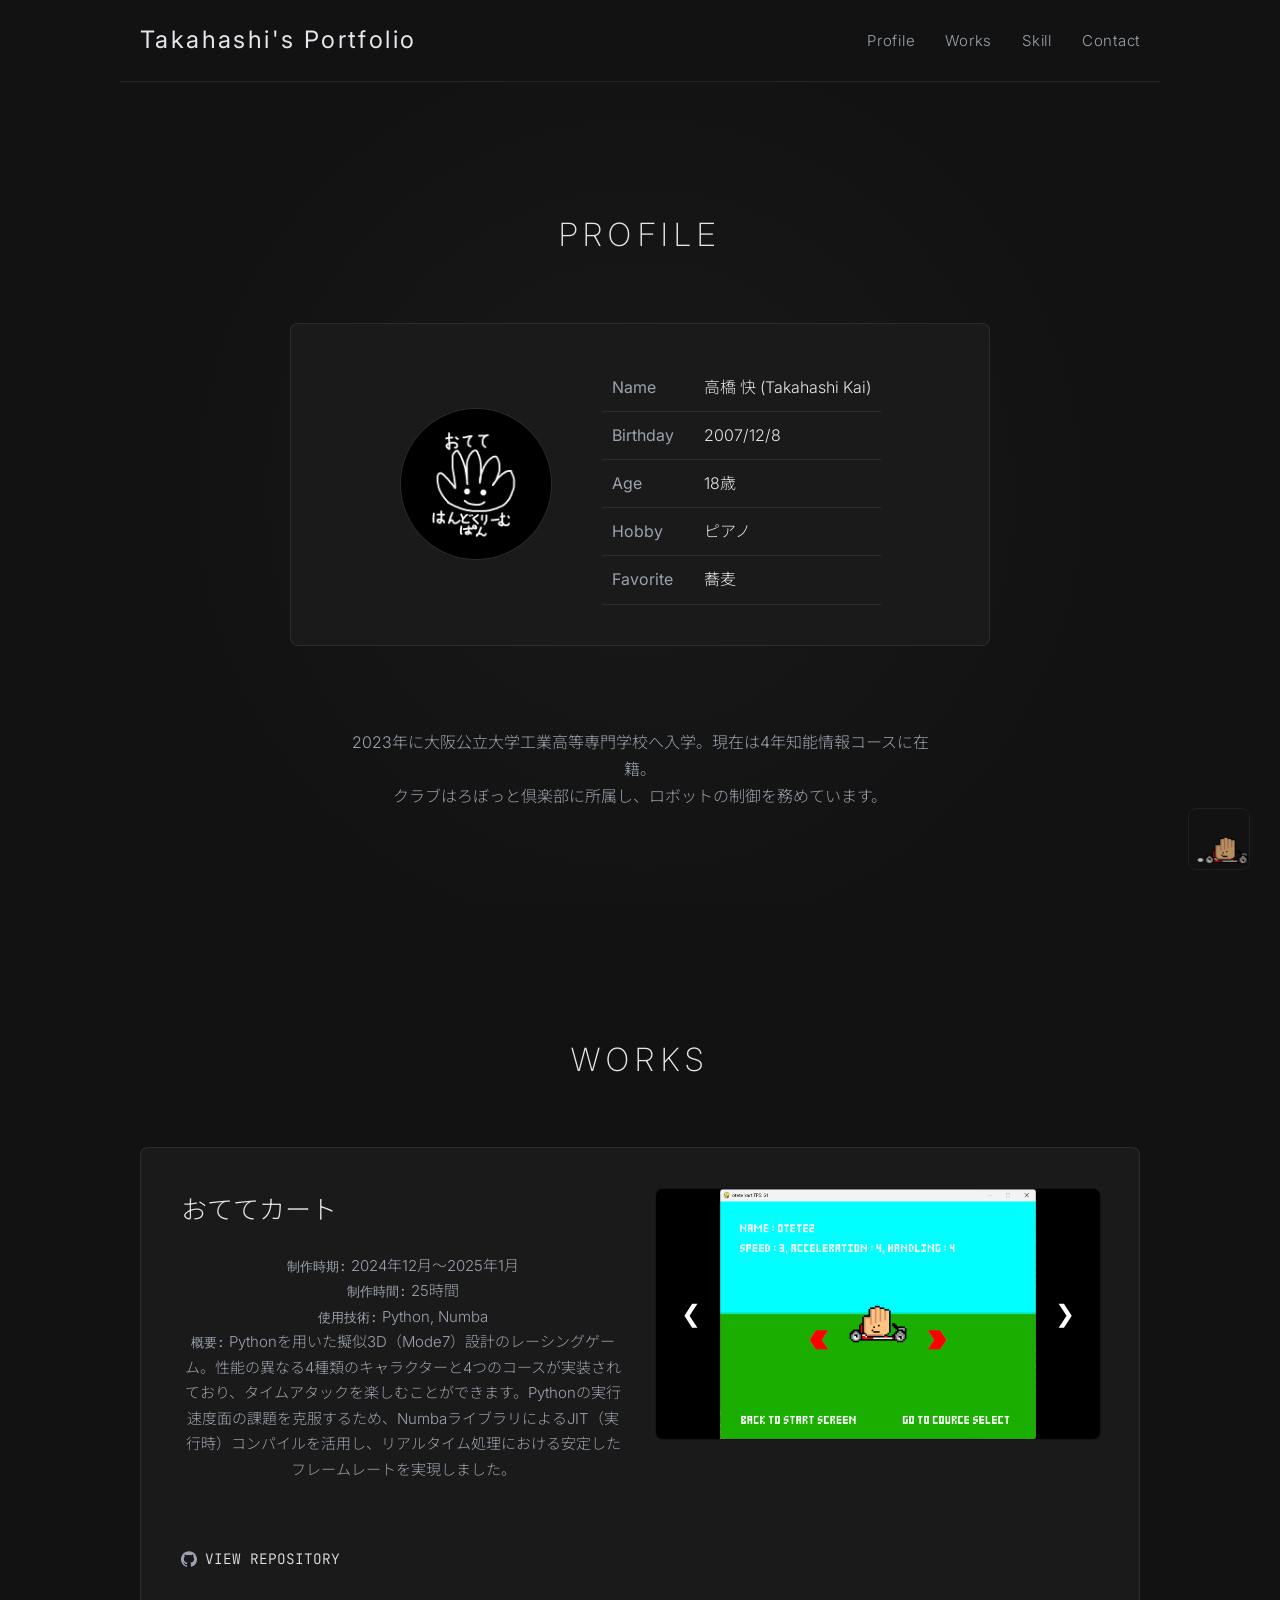
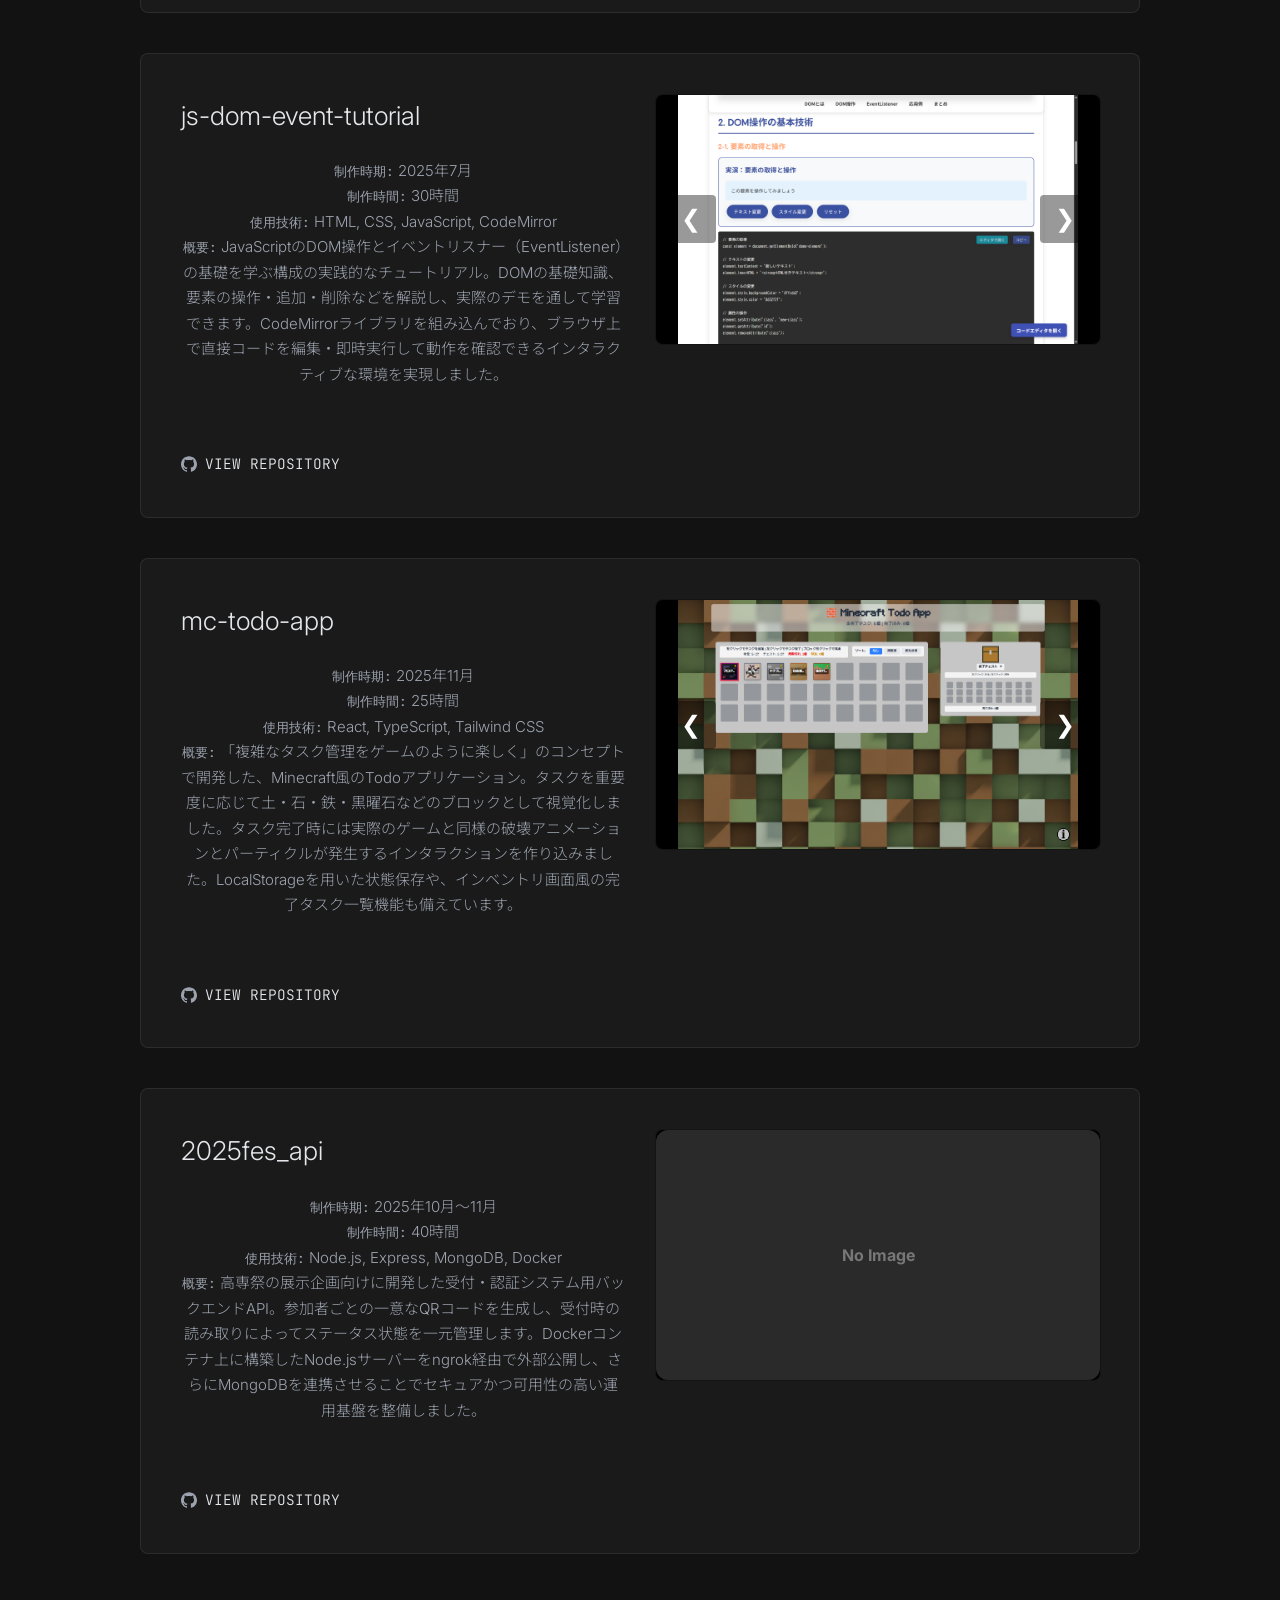
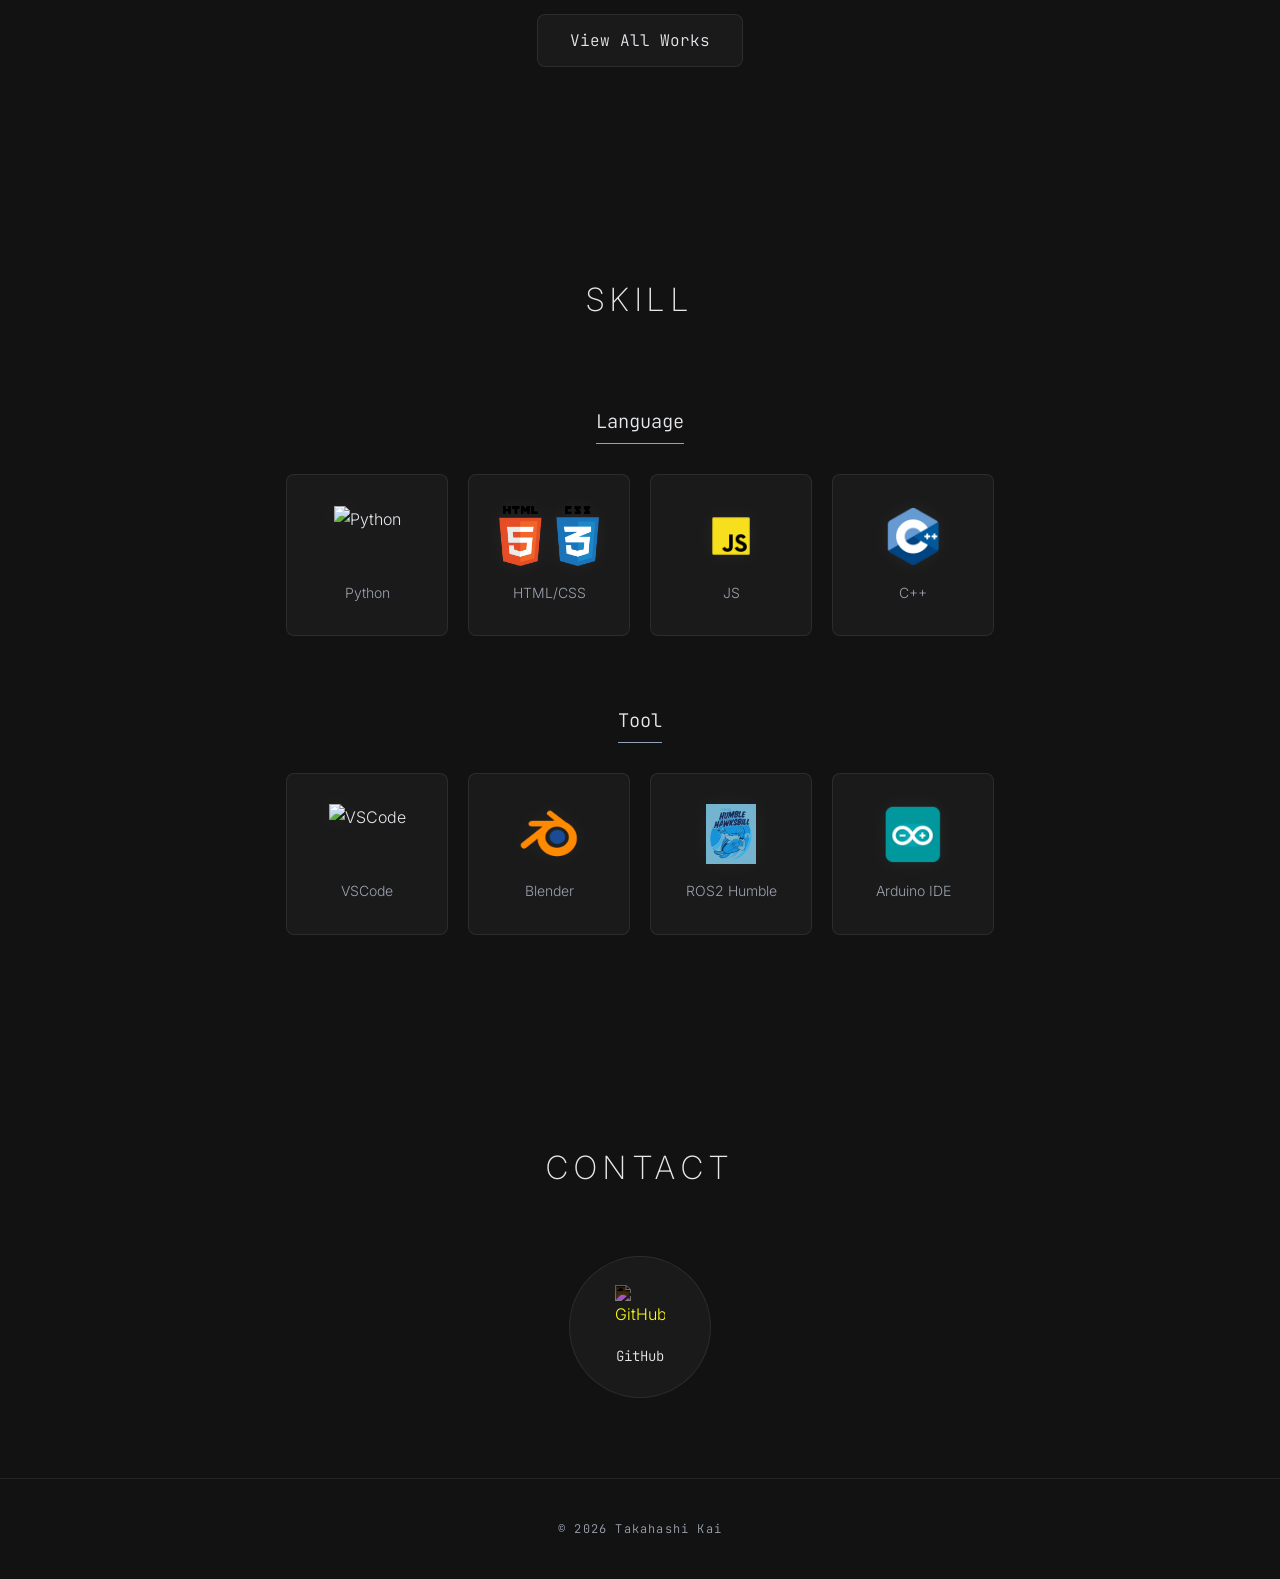
==== index.html @ 9f9d997b "成果物のスクリーンショットを追加" ====
<!DOCTYPE html>
<html lang="ja">

<head>
    <title>Takahashi Kai | Portfolio</title>
    <meta charset="UTF-8">
    <link rel="stylesheet" type="text/css" href="index.css">
    <link rel="icon" href="img/otete-icon.png">
    <link rel="preconnect" href="https://fonts.googleapis.com">
    <link rel="preconnect" href="https://fonts.gstatic.com" crossorigin>
    <link href="https://fonts.googleapis.com/css2?family=Inter:ital,opsz,wght@0,14..32,100..900;1,14..32,100..900&family=JetBrains+Mono:ital,wght@0,100..800;1,100..800&family=Noto+Sans+JP:wght@100..900&display=swap" rel="stylesheet">
</head>

<body>
    <header class="container">
        <h1>Takahashi's Portfolio</h1>
        <nav>
            <a href="#Profile" class="white-link">Profile</a>
            <a href="#Works" class="white-link">Works</a>
            <a href="#Skill" class="white-link">Skill</a>
            <a href="#Contact" class="white-link">Contact</a>
        </nav>
    </header>
    <main>
        <section id="Profile" class="container">
            <h2>Profile</h2>
            <div class="flex-container">
                <div id="oteteButton">
                    <img src="img/otetehandcreampan.jpg" alt="otete" id="otete" onclick="toggleFingers()">
                    <div id="fingers">
                        <div id="circle1"></div>
                        <div id="circle2"></div>
                        Thank you for visiting my portfolio!
                    </div>
                </div>
                <table>
                    <tbody>
                        <tr>
                            <th>Name</th>
                            <td>高橋 快 (Takahashi Kai)</td>
                        </tr>
                        <tr>
                            <th>Birthday</th>
                            <td>2007/12/8</td>
                        </tr>
                        <tr>
                            <th>Age</th>
                            <td id="age"></td>
                        </tr>
                        <tr>
                            <th>Hobby</th>
                            <td>ピアノ</td>
                        </tr>
                        <tr>
                            <th>Favorite</th>
                            <td>蕎麦</td>
                        </tr>
                    </tbody>
                </table>
            </div>
            <p><br>2023年に大阪公立大学工業高等専門学校へ入学。現在は4年知能情報コースに在籍。
                <br>クラブはろぼっと倶楽部に所属し、ロボットの制御を務めています。
            </p>
        </section>
        <section id="Works" class="container">
            <h2>Works</h2>
            <div class="flex-container">
<div class="large-work-item">
                    <div class="work-content">
                        <h3 class="work-title">おててカート</h3>
                        <p>
                            <span class="mono-label">制作時期:</span> 2024年12月〜2025年1月<br>
                            <span class="mono-label">制作時間:</span> 25時間<br>
                            <span class="mono-label">使用技術:</span> Python, Numba<br>
                            <span class="mono-label">概要:</span> Pythonを用いた擬似3D（Mode7）設計のレーシングゲーム。性能の異なる4種類のキャラクターと4つのコースが実装されており、タイムアタックを楽しむことができます。Pythonの実行速度面の課題を克服するため、NumbaライブラリによるJIT（実行時）コンパイルを活用し、リアルタイム処理における安定したフレームレートを実現しました。
                        </p>

                        <a href="https://github.com/kai-1208/otetekart_in_python" class="repo-link" target="_blank">
                            <svg class="w-4 h-4 mr-2 fill-current" viewBox="0 0 24 24" width="16" height="16">
                                <path d="M12 .297c-6.63 0-12 5.373-12 12 0 5.303 3.438 9.8 8.205 11.385.6.113.82-.258.82-.577 0-.285-.01-1.04-.015-2.04-3.338.724-4.042-1.61-4.042-1.61C4.422 18.07 3.633 17.7 3.633 17.7c-1.087-.744.084-.729.084-.729 1.205.084 1.838 1.236 1.838 1.236 1.07 1.835 2.809 1.305 3.495.998.108-.776.417-1.305.76-1.605-2.665-.3-5.466-1.332-5.466-5.93 0-1.31.465-2.38 1.235-3.22-.135-.303-.54-1.523.105-3.176 0 0 1.005-.322 3.3 1.23.96-.267 1.98-.399 3-.405 1.02.006 2.04.138 3 .405 2.28-1.552 3.285-1.23 3.285-1.23.645 1.653.24 2.873.12 3.176.765.84 1.23 1.91 1.23 3.22 0 4.61-2.805 5.625-5.475 5.92.42.36.81 1.096.81 2.22 0 1.606-.015 2.896-.015 3.286 0 .315.21.69.825.57C20.565 22.092 24 17.592 24 12.297c0-6.627-5.373-12-12-12"/>
                            </svg>
                            VIEW REPOSITORY
                        </a>
                    </div>
                    <div class="carousel-container">
                        <div class="carousel-track">
                            <img src="img/otetekart1.png" alt="oteteKart" class="carousel-slide active">
                            <img src="img/otetekart2.png" alt="oteteKart" class="carousel-slide">
                            <img src="img/otetekart3.png" alt="oteteKart" class="carousel-slide">
                            <img src="img/otetekart4.png" alt="oteteKart" class="carousel-slide">
                            <img src="img/otetekart5.png" alt="oteteKart" class="carousel-slide">
                        </div>
                        <button class="carousel-btn prev">&#10094;</button>
                        <button class="carousel-btn next">&#10095;</button>
                    </div>
                </div>

<div class="large-work-item">
                    <div class="work-content">
                        <h3 class="work-title">js-dom-event-tutorial</h3>
                        <p>
                            <span class="mono-label">制作時期:</span> 2025年7月<br>
                            <span class="mono-label">制作時間:</span> 30時間<br>
                            <span class="mono-label">使用技術:</span> HTML, CSS, JavaScript, CodeMirror<br>
                            <span class="mono-label">概要:</span> JavaScriptのDOM操作とイベントリスナー（EventListener）の基礎を学ぶ構成の実践的なチュートリアル。DOMの基礎知識、要素の操作・追加・削除などを解説し、実際のデモを通して学習できます。CodeMirrorライブラリを組み込んでおり、ブラウザ上で直接コードを編集・即時実行して動作を確認できるインタラクティブな環境を実現しました。
                        </p>

                        <a href="https://github.com/kai-1208/js-dom-event-tutorial" class="repo-link" target="_blank">
                            <svg class="w-4 h-4 mr-2 fill-current" viewBox="0 0 24 24" width="16" height="16">
                                <path d="M12 .297c-6.63 0-12 5.373-12 12 0 5.303 3.438 9.8 8.205 11.385.6.113.82-.258.82-.577 0-.285-.01-1.04-.015-2.04-3.338.724-4.042-1.61-4.042-1.61C4.422 18.07 3.633 17.7 3.633 17.7c-1.087-.744.084-.729.084-.729 1.205.084 1.838 1.236 1.838 1.236 1.07 1.835 2.809 1.305 3.495.998.108-.776.417-1.305.76-1.605-2.665-.3-5.466-1.332-5.466-5.93 0-1.31.465-2.38 1.235-3.22-.135-.303-.54-1.523.105-3.176 0 0 1.005-.322 3.3 1.23.96-.267 1.98-.399 3-.405 1.02.006 2.04.138 3 .405 2.28-1.552 3.285-1.23 3.285-1.23.645 1.653.24 2.873.12 3.176.765.84 1.23 1.91 1.23 3.22 0 4.61-2.805 5.625-5.475 5.92.42.36.81 1.096.81 2.22 0 1.606-.015 2.896-.015 3.286 0 .315.21.69.825.57C20.565 22.092 24 17.592 24 12.297c0-6.627-5.373-12-12-12"/>
                            </svg>
                            VIEW REPOSITORY
                        </a>
                    </div>
                    <div class="carousel-container">
                        <div class="carousel-track">
                            <img src="img/js-dom-event-tutorial1.png" alt="js-dom-event-tutorial" class="carousel-slide active">
                            <img src="img/js-dom-event-tutorial2.png" alt="js-dom-event-tutorial" class="carousel-slide">
                            <img src="img/js-dom-event-tutorial3.png" alt="js-dom-event-tutorial" class="carousel-slide">
                            <img src="img/js-dom-event-tutorial4.png" alt="js-dom-event-tutorial" class="carousel-slide">
                            <img src="img/js-dom-event-tutorial5.png" alt="js-dom-event-tutorial" class="carousel-slide">
                        </div>
                        <button class="carousel-btn prev">&#10094;</button>
                        <button class="carousel-btn next">&#10095;</button>
                        
                    </div>
                </div>

<div class="large-work-item">
                    <div class="work-content">
                        <h3 class="work-title">mc-todo-app</h3>
                        <p>
                            <span class="mono-label">制作時期:</span> 2025年11月<br>
                            <span class="mono-label">制作時間:</span> 25時間<br>
                            <span class="mono-label">使用技術:</span> React, TypeScript, Tailwind CSS<br>
                            <span class="mono-label">概要:</span> 「複雑なタスク管理をゲームのように楽しく」のコンセプトで開発した、Minecraft風のTodoアプリケーション。タスクを重要度に応じて土・石・鉄・黒曜石などのブロックとして視覚化しました。タスク完了時には実際のゲームと同様の破壊アニメーションとパーティクルが発生するインタラクションを作り込みました。LocalStorageを用いた状態保存や、インベントリ画面風の完了タスク一覧機能も備えています。
                        </p>

                        <a href="https://github.com/kai-1208/mc-todo-app" class="repo-link" target="_blank">
                            <svg class="w-4 h-4 mr-2 fill-current" viewBox="0 0 24 24" width="16" height="16">
                                <path d="M12 .297c-6.63 0-12 5.373-12 12 0 5.303 3.438 9.8 8.205 11.385.6.113.82-.258.82-.577 0-.285-.01-1.04-.015-2.04-3.338.724-4.042-1.61-4.042-1.61C4.422 18.07 3.633 17.7 3.633 17.7c-1.087-.744.084-.729.084-.729 1.205.084 1.838 1.236 1.838 1.236 1.07 1.835 2.809 1.305 3.495.998.108-.776.417-1.305.76-1.605-2.665-.3-5.466-1.332-5.466-5.93 0-1.31.465-2.38 1.235-3.22-.135-.303-.54-1.523.105-3.176 0 0 1.005-.322 3.3 1.23.96-.267 1.98-.399 3-.405 1.02.006 2.04.138 3 .405 2.28-1.552 3.285-1.23 3.285-1.23.645 1.653.24 2.873.12 3.176.765.84 1.23 1.91 1.23 3.22 0 4.61-2.805 5.625-5.475 5.92.42.36.81 1.096.81 2.22 0 1.606-.015 2.896-.015 3.286 0 .315.21.69.825.57C20.565 22.092 24 17.592 24 12.297c0-6.627-5.373-12-12-12"/>
                            </svg>
                            VIEW REPOSITORY
                        </a>
                    </div>
                    <div class="carousel-container">
                        <div class="carousel-track">
                            <img src="img/mc-todo-app1.png" alt="mc-todo-app" class="carousel-slide active">
                            <img src="img/mc-todo-app2.png" alt="mc-todo-app" class="carousel-slide">
                        </div>
                        <button class="carousel-btn prev">&#10094;</button>
                        <button class="carousel-btn next">&#10095;</button>
                        
                    </div>
                </div>

<div class="large-work-item">
                    <div class="work-content">
                        <h3 class="work-title">2025fes_api</h3>
                        <p>
                            <span class="mono-label">制作時期:</span> 2025年10月〜11月<br>
                            <span class="mono-label">制作時間:</span> 40時間<br>
                            <span class="mono-label">使用技術:</span> Node.js, Express, MongoDB, Docker<br>
                            <span class="mono-label">概要:</span> 高専祭の展示企画向けに開発した受付・認証システム用バックエンドAPI。参加者ごとの一意なQRコードを生成し、受付時の読み取りによってステータス状態を一元管理します。Dockerコンテナ上に構築したNode.jsサーバーをngrok経由で外部公開し、さらにMongoDBを連携させることでセキュアかつ可用性の高い運用基盤を整備しました。
                        </p>

                        <a href="https://github.com/kai-1208/2025fes_api" class="repo-link" target="_blank">
                            <svg class="w-4 h-4 mr-2 fill-current" viewBox="0 0 24 24" width="16" height="16">
                                <path d="M12 .297c-6.63 0-12 5.373-12 12 0 5.303 3.438 9.8 8.205 11.385.6.113.82-.258.82-.577 0-.285-.01-1.04-.015-2.04-3.338.724-4.042-1.61-4.042-1.61C4.422 18.07 3.633 17.7 3.633 17.7c-1.087-.744.084-.729.084-.729 1.205.084 1.838 1.236 1.838 1.236 1.07 1.835 2.809 1.305 3.495.998.108-.776.417-1.305.76-1.605-2.665-.3-5.466-1.332-5.466-5.93 0-1.31.465-2.38 1.235-3.22-.135-.303-.54-1.523.105-3.176 0 0 1.005-.322 3.3 1.23.96-.267 1.98-.399 3-.405 1.02.006 2.04.138 3 .405 2.28-1.552 3.285-1.23 3.285-1.23.645 1.653.24 2.873.12 3.176.765.84 1.23 1.91 1.23 3.22 0 4.61-2.805 5.625-5.475 5.92.42.36.81 1.096.81 2.22 0 1.606-.015 2.896-.015 3.286 0 .315.21.69.825.57C20.565 22.092 24 17.592 24 12.297c0-6.627-5.373-12-12-12"/>
                            </svg>
                            VIEW REPOSITORY
                        </a>
                    </div>
                    <div class="carousel-container">
                        <div class="carousel-track">
                            <div class="carousel-slide active" style="display:flex; align-items:center; justify-content:center; background-color:#2a2a2a; color:#777; border-radius:12px; font-weight:bold;">No Image</div>
                        </div>
                    </div>
                </div>

                <div style="width:100%; text-align:center; margin-top:20px;">
                    <a href="works/" class="view-all-link">View All Works</a>
                </div>
</div>
        </section>
        <section id="Skill" class="container">
            <h2>Skill</h2>
            <div class="skills-grid">
            <div class="box-container">
                <h3>Language</h3>
                <div class="flex-container">
                    <div>
                        <img src="img/python.png" alt="Python">
                        <p>Python</p>
                    </div>
                    <div>
                        <img src="img/htmlcss.png" alt="HTML/CSS">
                        <p>HTML/CSS</p>
                    </div>
                    <div>
                        <img src="img/javascript.png" alt="JS">
                        <p>JS</p>
                    </div>
                    <div>
                        <img src="img/c++.png" alt="C++">
                        <p>C++</p>
                    </div>
                </div>
            </div>
            <div class="box-container">
                <h3>Tool</h3>
                <div class="flex-container">
                    <div>
                        <img src="img/vscode.png" alt="VSCode">
                        <p>VSCode</p>
                    </div>
                    <div>
                        <img src="img/blender.png" alt="Blender">
                        <p>Blender</p>
                    </div>
                    <div>
                        <img src="img/ros2humble.png" alt="ROS2 Humble">
                        <p>ROS2 Humble</p>
                    </div>
                    <div>
                        <img src="img/arduino.png" alt="Arduino">
                        <p>Arduino IDE</p>
                    </div>
                </div>
            </div>
            </div>
        </section>
        <section id="Contact" class="container">
            <h2>Contact</h2>
            <div class="flex-container">
                <div>
                    <a href="https://github.com/kai-1208" class="black-link">
                        <img src="img/GitHub-Mark.png" alt="GitHub">
                        <p>GitHub</p>
                    </a>
                </div>
            </div>
        </section>
    </main>
    <footer>
        <p>&copy; 2026 Takahashi Kai</p>
    </footer>
    <div id="page-title">
        <img src="img/dot otete kart.gif" alt="oteteKart" id="oteteKart">
        <div id="scrollToTop">
            <div id="triangle"></div>
            Scroll to top
        </div>
    </div>
    <script src="main.js" defer></script>
</body>

</html>
---- index.css ----
/* ===================================
   CSS Variables & Base Styling
   =================================== */
@font-face {
    font-family: 'Santello';
    src: url('fonts/SANTELLO.ttf') format('truetype');
}

:root {
    --bg: #121212;
    --card-bg: #1a1a1a;
    --accent: #94a3b8;
    --text-main: #e5e7eb;
    --text-sub: #9ca3af;
    --border: rgba(255, 255, 255, 0.08);
}

body {
    background-color: var(--bg);
    color: var(--text-main);
    font-family: 'Inter', 'Noto Sans JP', sans-serif;
    margin: 0;
    line-height: 1.7;
    font-weight: 300;
}

/* 共通コンテナ */
.container {
    max-width: 1000px;
    margin: 0 auto;
    padding-left: 20px;
    padding-right: 20px;
}

/* モノスペースフォントのユーティリティ */
.mono-label {
    font-family: 'JetBrains Mono', monospace;
    color: var(--text-sub);
    font-size: 0.85em;
    font-weight: 400;
}

/* ===================================
   Header
   =================================== */
header {
    background-color: var(--bg);
    border-bottom: 1px solid var(--border);
    display: flex;
    position: sticky;
    padding: 20px 0;
    top: 0;
    z-index: 10000;
    align-items: center;
}

header h1 {
    font-size: 24px;
    color: var(--text-main);
    text-decoration: none;
    font-family: 'Inter', sans-serif;
    font-weight: 400;
    letter-spacing: 0.1em;
    margin: 0;
}

nav {
    display: flex;
    margin-left: auto;
    gap: 30px;
}

nav a {
    font-size: 15px;
    letter-spacing: 0.05em;
    color: var(--text-sub);
    transition: color 0.3s ease;
}

nav a:hover {
    color: var(--text-main);
}

/* ===================================
   Main Contents Common
   =================================== */
main section {
    padding-top: 100px;
    padding-bottom: 80px;
}

main h2 {
    font-size: 32px;
    font-family: 'Inter', sans-serif;
    font-weight: 200;
    letter-spacing: 0.2em;
    text-transform: uppercase;
    text-align: center;
    margin-bottom: 60px;
    color: var(--text-main);
}

/* ===================================
   Profile Section
   =================================== */
#Profile {
    display: flex;
    flex-direction: column;
    align-items: center;
    text-align: center;
    background: radial-gradient(circle at center, rgba(148, 163, 184, 0.05) 0%, transparent 70%);
}

#Profile .flex-container {
    max-width: 700px;
    width: 100%;
    border: 1px solid var(--border);
    border-radius: 8px;
    background: var(--card-bg);
    padding: 40px;
    box-sizing: border-box;
    display: flex;
    align-items: center;
    justify-content: center;
    gap: 50px;
    margin-bottom: 40px;
}

#Profile button {
    background: none;
    border: none;
    cursor: pointer;
}

#Profile #otete {
    width: 150px;
    border-radius: 50%;
    border: 1px solid var(--border);
}

#Profile #oteteButton {
    position: relative;
    display: flex;
    flex-direction: column;
    align-items: center;
}

#Profile #fingers {
    visibility: hidden;
    opacity: 0;
    position: absolute;
    background-color: var(--bg);
    border: 1px solid var(--border);
    color: var(--text-main);
    padding: 10px 15px;
    font-size: 14px;
    white-space: nowrap;
    border-radius: 8px;
    top: -50px; /* 位置を少し上に調整 */
    transition: visibility 0.2s, opacity 0.2s ease;
}

#Profile #oteteButton.show #fingers {
    visibility: visible;
    opacity: 1;
}

#Profile table {
    text-align: left;
    border-collapse: collapse;
}

#Profile th, #Profile td {
    padding: 10px;
    border-bottom: 1px solid var(--border);
}

#Profile th {
    font-weight: 400;
    color: var(--text-sub);
    padding-right: 20px;
}

#Profile p {
    color: var(--text-sub);
    max-width: 600px;
}

/* ===================================
   Works Section
   =================================== */
#Works p {
    text-align: center;
    color: var(--text-sub);
    margin-bottom: 40px;
}

#Works .flex-container {
    display: flex;
    flex-direction: column;
    gap: 40px;
}

.work-item, .large-work-item {
    border: 1px solid var(--border);
    border-radius: 8px;
    background: var(--card-bg);
    overflow: hidden;
    transition: transform 0.3s ease, border-color 0.3s ease;
}

.work-item {
    display: flex;
    flex-direction: column;
    align-items: center;
    padding: 30px;
    max-width: 400px;
    margin: 0 auto;
}

.work-item:hover, .large-work-item:hover {
    transform: translateY(-4px);
    border-color: var(--accent);
}

.work-item img {
    width: 100%;
    max-width: 300px;
    border-radius: 4px;
    margin-bottom: 20px;
}

.work-item p {
    color: var(--text-main);
    margin: 0;
}

.large-work-item {
    display: grid;
    grid-template-columns: 1fr 1fr;
    gap: 30px;
    padding: 40px;
}

.large-work-item .work-content {
    display: flex;
    flex-direction: column;
    justify-content: center;
}

.large-work-item .work-title {
    font-size: 26px;
    color: var(--text-main);
    margin-top: 0;
    margin-bottom: 20px;
    font-family: 'Inter', 'Noto Sans JP', sans-serif;
    font-weight: 300;
}

.large-work-item .work-content p {
    text-align: left;
    color: var(--text-sub);
    font-size: 15px;
    margin: 0;
}

.carousel-container {
    position: relative;
    width: 100%;
    aspect-ratio: 16 / 9; /* Assuming standard wide screenshot ratio */
    overflow: hidden;
    border-radius: 8px;
    border: 1px solid var(--border);
    background: #000;
}

.carousel-track {
    position: relative;
    width: 100%;
    height: 100%;
}

.carousel-slide {
    position: absolute;
    top: 0;
    left: 0;
    width: 100%;
    height: 100%;
    object-fit: contain; /* Prevent cropping while keeping aspect */
    opacity: 0;
    transition: opacity 0.5s ease-in-out;
    z-index: 0;
}

.carousel-slide.active {
    opacity: 1;
    z-index: 1;
}

.carousel-btn {
    position: absolute;
    top: 50%;
    transform: translateY(-50%);
    background: rgba(0, 0, 0, 0.4);
    color: white;
    border: none;
    font-size: 24px;
    padding: 10px 15px;
    cursor: pointer;
    z-index: 2;
    transition: background 0.3s ease;
    border-radius: 4px;
}

.carousel-btn:hover {
    background: rgba(0, 0, 0, 0.8);
}

.carousel-btn.prev {
    left: 10px;
}

.carousel-btn.next {
    right: 10px;
}

/* ===================================
   Details Accordion & Repo Link
   =================================== */
.tech-details {
    margin-top: 20px;
    border-radius: 4px;
    transition: all 0.3s ease;
}

.tech-details[open] {
    border-left: 2px solid var(--accent);
    background: rgba(255, 255, 255, 0.02);
    padding: 15px;
    margin-top: 15px;
}

.tech-details summary {
    cursor: pointer;
    font-family: 'JetBrains Mono', monospace;
    font-size: 0.85rem;
    color: var(--accent);
    list-style: none; /* Hide default triangle in many browsers */
    transition: color 0.3s ease;
}

.tech-details summary::-webkit-details-marker {
    display: none; /* Safari */
}

.tech-details summary:hover {
    color: var(--text-main);
}

.tech-details .details-content {
    margin-top: 15px;
}

.tech-details .details-content li {
    margin-bottom: 10px;
    color: var(--text-sub);
    font-size: 0.9rem;
}

.repo-link {
    display: inline-flex;
    align-items: center;
    margin-top: 25px;
    font-family: 'JetBrains Mono', monospace;
    font-size: 0.9rem;
    color: var(--text-main);
    text-decoration: none;
    transition: transform 0.3s ease, color 0.3s ease;
}

.repo-link svg {
    margin-right: 8px;
    transition: fill 0.3s ease;
    fill: var(--text-sub);
}

.repo-link:hover {
    color: #fff;
    transform: translateX(4px);
}

.repo-link:hover svg {
    fill: #fff;
}

.view-all-link {
    display: inline-flex;
    align-items: center;
    justify-content: center;
    font-family: 'JetBrains Mono', monospace;
    font-size: 1rem;
    color: var(--text-main);
    text-decoration: none;
    padding: 12px 32px;
    border: 1px solid var(--border);
    border-radius: 8px;
    background: var(--card-bg);
    transition: transform 0.3s ease, color 0.3s ease, border-color 0.3s ease;
}

.view-all-link:hover {
    color: #fff;
    border-color: var(--accent);
    transform: translateY(-4px);
}

/* ===================================
   Skills Section
   =================================== */
.skills-grid {
    display: flex;
    flex-direction: column;
    gap: 50px;
}

.box-container {
    display: flex;
    flex-direction: column;
    align-items: center;
}

.box-container h3 {
    font-family: 'JetBrains Mono', monospace;
    color: var(--text-main);
    font-weight: 300;
    margin-bottom: 30px;
    border-bottom: 1px solid var(--accent);
    padding-bottom: 5px;
}

.box-container .flex-container {
    display: flex;
    flex-wrap: wrap;
    justify-content: center;
    gap: 20px;
}

.box-container .flex-container div {
    width: 160px;
    height: 160px;
    border: 1px solid var(--border);
    border-radius: 8px;
    background: var(--card-bg);
    display: flex;
    flex-direction: column;
    justify-content: center;
    align-items: center;
    transition: transform 0.3s ease, border-color 0.3s ease;
}

.box-container .flex-container div:hover {
    transform: translateY(-4px);
    border-color: var(--accent);
}

.box-container img {
    height: 60px;
    margin-bottom: 15px;
    filter: drop-shadow(0 0 10px rgba(255,255,255,0.05));
}

.box-container p {
    color: var(--text-sub);
    font-size: 14px;
    margin: 0;
}

/* ===================================
   Contact Section
   =================================== */
#Contact .flex-container {
    display: flex;
    justify-content: center;
}

#Contact .flex-container div {
    width: 140px;
    height: 140px;
    border: 1px solid var(--border);
    border-radius: 50%;
    background: var(--card-bg);
    display: flex;
    justify-content: center;
    align-items: center;
    transition: transform 0.3s ease, border-color 0.3s ease;
}

#Contact .flex-container div:hover {
    transform: translateY(-4px);
    border-color: var(--accent);
}

#Contact img {
    width: 50px;
    height: 50px;
    margin-bottom: 10px;
    filter: invert(1); /* GitHubマークを白くする */
}

#Contact p {
    color: var(--text-main);
    font-size: 14px;
    margin: 0;
    text-align: center;
    font-family: 'JetBrains Mono', monospace;
}

#Contact .black-link {
    display: flex;
    flex-direction: column;
    align-items: center;
}

/* ===================================
   Footer
   =================================== */
footer {
    background-color: var(--bg);
    border-top: 1px solid var(--border);
    padding: 40px 0;
    text-align: center;
}

footer p {
    color: var(--text-sub);
    font-family: 'JetBrains Mono', monospace;
    font-size: 12px;
    letter-spacing: 0.1em;
    margin: 0;
}

/* ===================================
   Scroll to Top
   =================================== */
#page-title {
    z-index: 1000;
    bottom: 30px;
    right: 30px;
    position: fixed;
    display: flex;
    cursor: pointer;
    opacity: 0.7;
    transition: opacity 0.3s ease;
}

#page-title:hover {
    opacity: 1;
}

#page-title img {
    width: 60px;
    height: 60px;
    border-radius: 8px;
    border: 1px solid var(--border);
}

#scrollToTop {
    visibility: hidden;
    position: absolute;
    background: var(--card-bg);
    border: 1px solid var(--border);
    color: var(--text-sub);
    padding: 8px 12px;
    font-size: 12px;
    font-family: 'JetBrains Mono', monospace;
    white-space: nowrap;
    border-radius: 4px;
    transform: translateX(-120px) translateY(15px);
    transition: visibility 0.3s, opacity 0.3s;
}

#page-title:hover #scrollToTop {
    visibility: visible;
    opacity: 1;
}

/* ===================================
   Utility Classes
   =================================== */
.white-link, .black-link {
    text-decoration: none;
}

/* ===================================
   Responsive
   =================================== */
@media screen and (max-width: 800px) {
    header .container {
        flex-direction: column;
        gap: 15px;
    }
    
    nav {
        margin: 0;
        flex-wrap: wrap;
        justify-content: center;
    }

    .large-work-item {
        grid-template-columns: 1fr;
    }

    #Profile .flex-container {
        flex-direction: column;
        padding: 30px 15px;
        gap: 20px;
    }

    #Profile #fingers {
        transform: translateY(10px);
        top: 100%;
    }
}
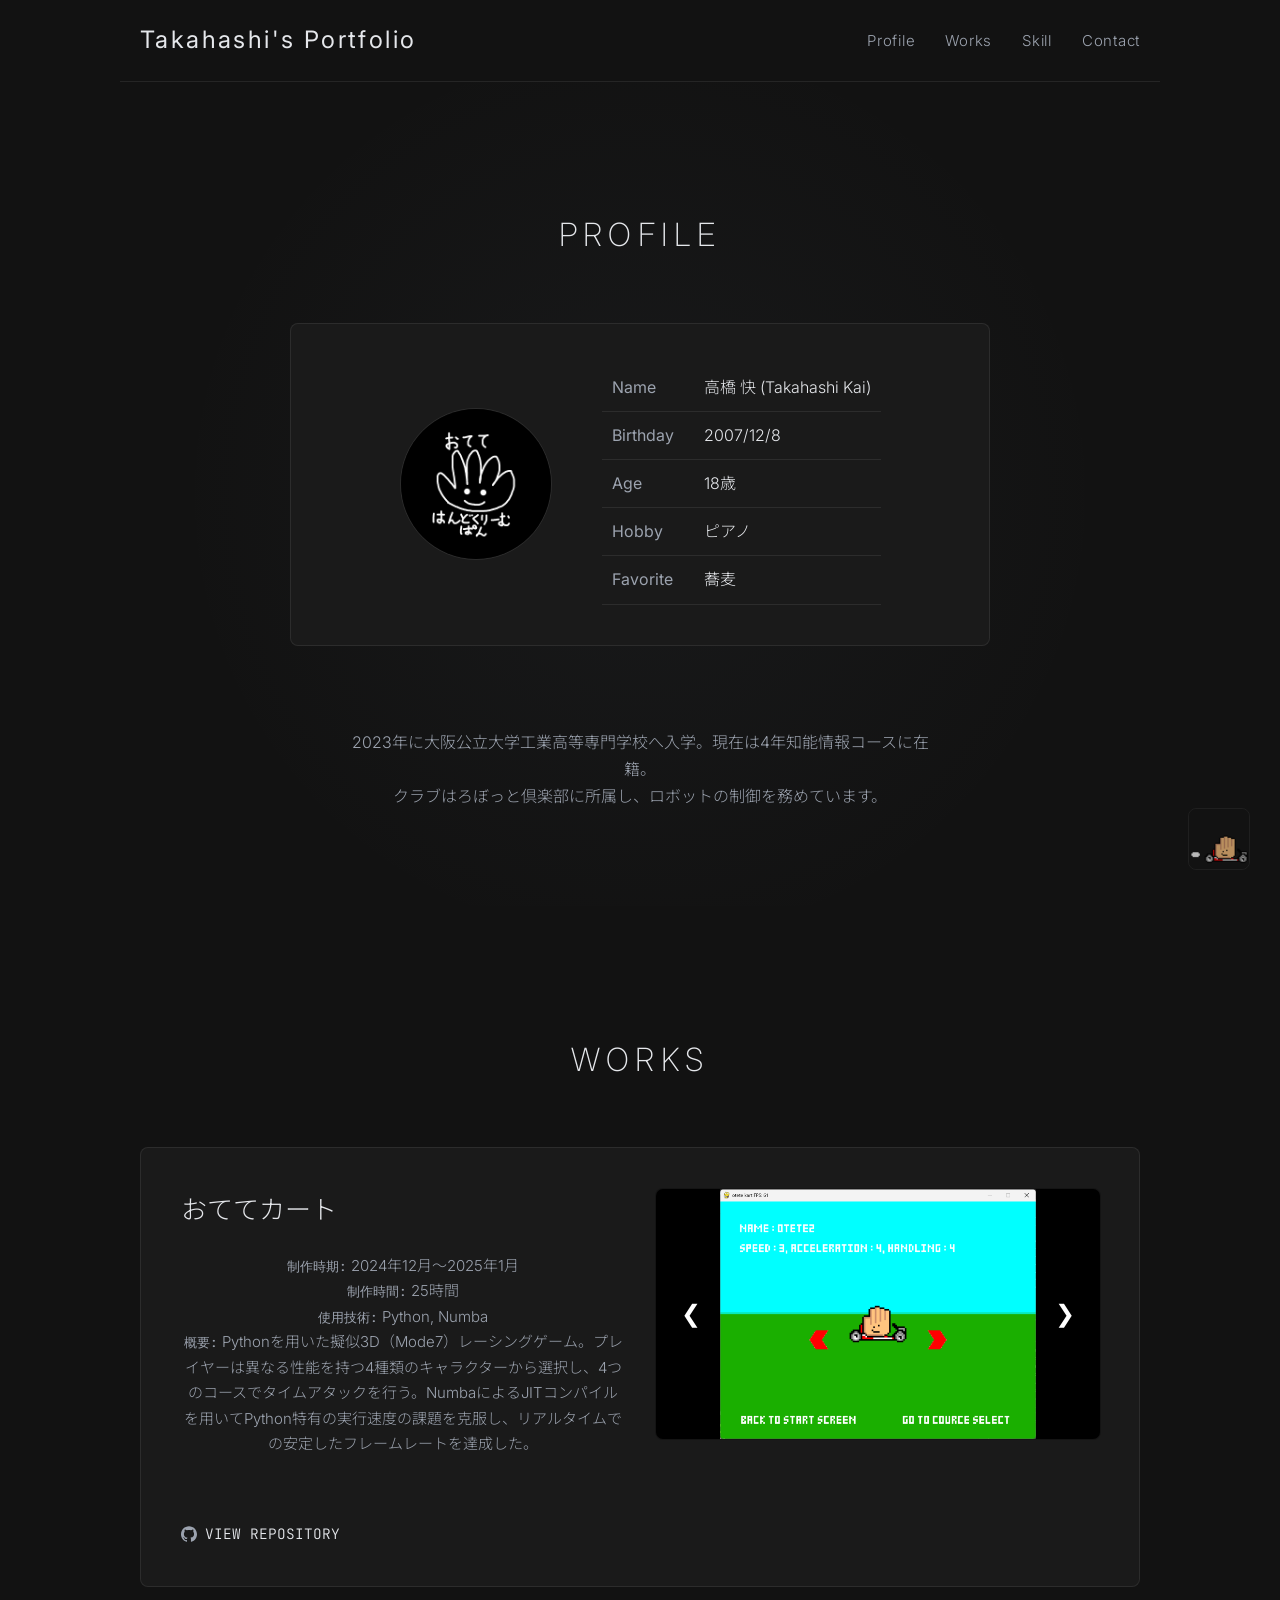
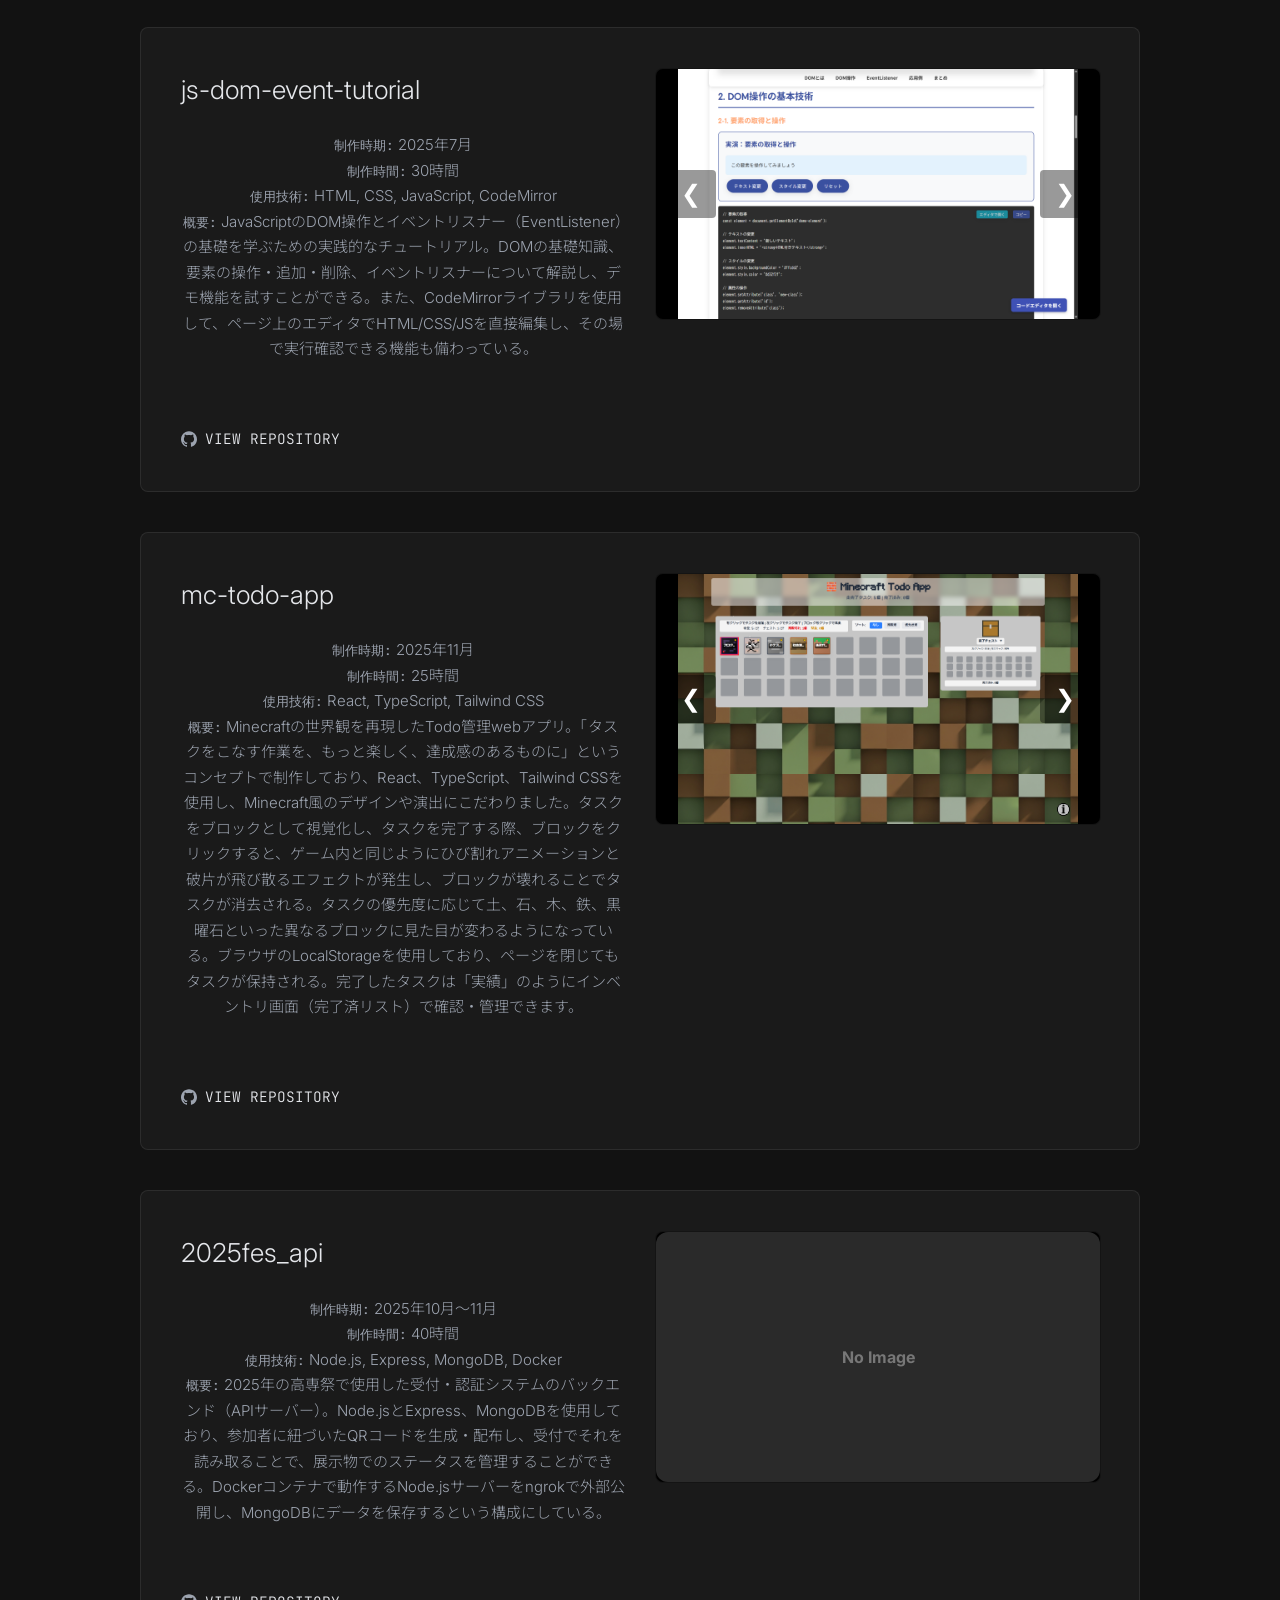
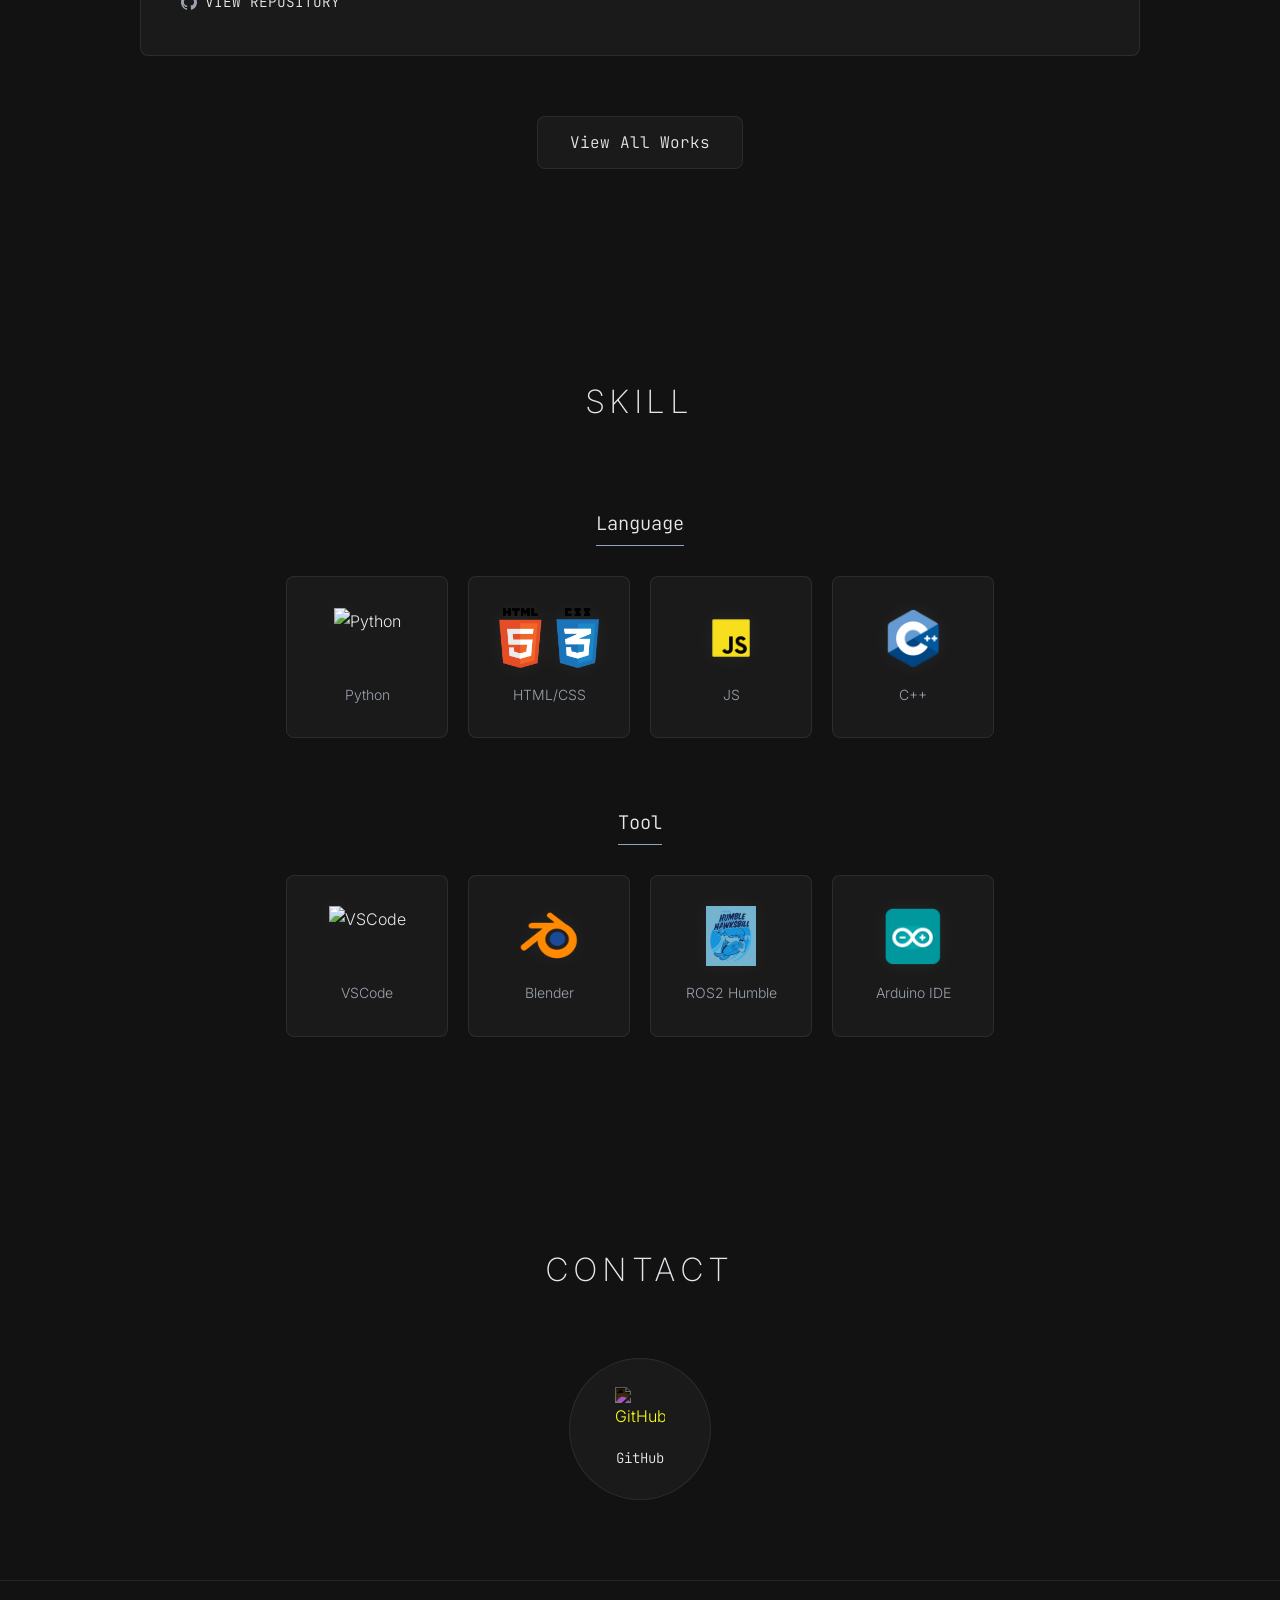
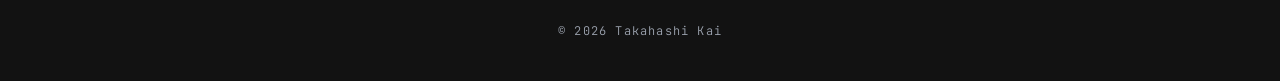
==== commit 38d5d120: "成果物の概要を修正" ====
--- a/index.html
+++ b/index.html
@@ -8,7 +8,9 @@
     <link rel="icon" href="img/otete-icon.png">
     <link rel="preconnect" href="https://fonts.googleapis.com">
     <link rel="preconnect" href="https://fonts.gstatic.com" crossorigin>
-    <link href="https://fonts.googleapis.com/css2?family=Inter:ital,opsz,wght@0,14..32,100..900;1,14..32,100..900&family=JetBrains+Mono:ital,wght@0,100..800;1,100..800&family=Noto+Sans+JP:wght@100..900&display=swap" rel="stylesheet">
+    <link
+        href="https://fonts.googleapis.com/css2?family=Inter:ital,opsz,wght@0,14..32,100..900;1,14..32,100..900&family=JetBrains+Mono:ital,wght@0,100..800;1,100..800&family=Noto+Sans+JP:wght@100..900&display=swap"
+        rel="stylesheet">
 </head>
 
 <body>
@@ -65,19 +67,21 @@
         <section id="Works" class="container">
             <h2>Works</h2>
             <div class="flex-container">
-<div class="large-work-item">
+                <div class="large-work-item">
                     <div class="work-content">
                         <h3 class="work-title">おててカート</h3>
                         <p>
                             <span class="mono-label">制作時期:</span> 2024年12月〜2025年1月<br>
                             <span class="mono-label">制作時間:</span> 25時間<br>
                             <span class="mono-label">使用技術:</span> Python, Numba<br>
-                            <span class="mono-label">概要:</span> Pythonを用いた擬似3D（Mode7）設計のレーシングゲーム。性能の異なる4種類のキャラクターと4つのコースが実装されており、タイムアタックを楽しむことができます。Pythonの実行速度面の課題を克服するため、NumbaライブラリによるJIT（実行時）コンパイルを活用し、リアルタイム処理における安定したフレームレートを実現しました。
+                            <span class="mono-label">概要:</span>
+                            Pythonを用いた擬似3D（Mode7）レーシングゲーム。プレイヤーは異なる性能を持つ4種類のキャラクターから選択し、4つのコースでタイムアタックを行う。NumbaによるJITコンパイルを用いてPython特有の実行速度の課題を克服し、リアルタイムでの安定したフレームレートを達成した。
                         </p>
 
                         <a href="https://github.com/kai-1208/otetekart_in_python" class="repo-link" target="_blank">
                             <svg class="w-4 h-4 mr-2 fill-current" viewBox="0 0 24 24" width="16" height="16">
-                                <path d="M12 .297c-6.63 0-12 5.373-12 12 0 5.303 3.438 9.8 8.205 11.385.6.113.82-.258.82-.577 0-.285-.01-1.04-.015-2.04-3.338.724-4.042-1.61-4.042-1.61C4.422 18.07 3.633 17.7 3.633 17.7c-1.087-.744.084-.729.084-.729 1.205.084 1.838 1.236 1.838 1.236 1.07 1.835 2.809 1.305 3.495.998.108-.776.417-1.305.76-1.605-2.665-.3-5.466-1.332-5.466-5.93 0-1.31.465-2.38 1.235-3.22-.135-.303-.54-1.523.105-3.176 0 0 1.005-.322 3.3 1.23.96-.267 1.98-.399 3-.405 1.02.006 2.04.138 3 .405 2.28-1.552 3.285-1.23 3.285-1.23.645 1.653.24 2.873.12 3.176.765.84 1.23 1.91 1.23 3.22 0 4.61-2.805 5.625-5.475 5.92.42.36.81 1.096.81 2.22 0 1.606-.015 2.896-.015 3.286 0 .315.21.69.825.57C20.565 22.092 24 17.592 24 12.297c0-6.627-5.373-12-12-12"/>
+                                <path
+                                    d="M12 .297c-6.63 0-12 5.373-12 12 0 5.303 3.438 9.8 8.205 11.385.6.113.82-.258.82-.577 0-.285-.01-1.04-.015-2.04-3.338.724-4.042-1.61-4.042-1.61C4.422 18.07 3.633 17.7 3.633 17.7c-1.087-.744.084-.729.084-.729 1.205.084 1.838 1.236 1.838 1.236 1.07 1.835 2.809 1.305 3.495.998.108-.776.417-1.305.76-1.605-2.665-.3-5.466-1.332-5.466-5.93 0-1.31.465-2.38 1.235-3.22-.135-.303-.54-1.523.105-3.176 0 0 1.005-.322 3.3 1.23.96-.267 1.98-.399 3-.405 1.02.006 2.04.138 3 .405 2.28-1.552 3.285-1.23 3.285-1.23.645 1.653.24 2.873.12 3.176.765.84 1.23 1.91 1.23 3.22 0 4.61-2.805 5.625-5.475 5.92.42.36.81 1.096.81 2.22 0 1.606-.015 2.896-.015 3.286 0 .315.21.69.825.57C20.565 22.092 24 17.592 24 12.297c0-6.627-5.373-12-12-12" />
                             </svg>
                             VIEW REPOSITORY
                         </a>
@@ -95,50 +99,60 @@
                     </div>
                 </div>
 
-<div class="large-work-item">
+                <div class="large-work-item">
                     <div class="work-content">
                         <h3 class="work-title">js-dom-event-tutorial</h3>
                         <p>
                             <span class="mono-label">制作時期:</span> 2025年7月<br>
                             <span class="mono-label">制作時間:</span> 30時間<br>
                             <span class="mono-label">使用技術:</span> HTML, CSS, JavaScript, CodeMirror<br>
-                            <span class="mono-label">概要:</span> JavaScriptのDOM操作とイベントリスナー（EventListener）の基礎を学ぶ構成の実践的なチュートリアル。DOMの基礎知識、要素の操作・追加・削除などを解説し、実際のデモを通して学習できます。CodeMirrorライブラリを組み込んでおり、ブラウザ上で直接コードを編集・即時実行して動作を確認できるインタラクティブな環境を実現しました。
+                            <span class="mono-label">概要:</span>
+                            JavaScriptのDOM操作とイベントリスナー（EventListener）の基礎を学ぶための実践的なチュートリアル。DOMの基礎知識、要素の操作・追加・削除、イベントリスナーについて解説し、デモ機能を試すことができる。また、CodeMirrorライブラリを使用して、ページ上のエディタでHTML/CSS/JSを直接編集し、その場で実行確認できる機能も備わっている。
                         </p>
 
                         <a href="https://github.com/kai-1208/js-dom-event-tutorial" class="repo-link" target="_blank">
                             <svg class="w-4 h-4 mr-2 fill-current" viewBox="0 0 24 24" width="16" height="16">
-                                <path d="M12 .297c-6.63 0-12 5.373-12 12 0 5.303 3.438 9.8 8.205 11.385.6.113.82-.258.82-.577 0-.285-.01-1.04-.015-2.04-3.338.724-4.042-1.61-4.042-1.61C4.422 18.07 3.633 17.7 3.633 17.7c-1.087-.744.084-.729.084-.729 1.205.084 1.838 1.236 1.838 1.236 1.07 1.835 2.809 1.305 3.495.998.108-.776.417-1.305.76-1.605-2.665-.3-5.466-1.332-5.466-5.93 0-1.31.465-2.38 1.235-3.22-.135-.303-.54-1.523.105-3.176 0 0 1.005-.322 3.3 1.23.96-.267 1.98-.399 3-.405 1.02.006 2.04.138 3 .405 2.28-1.552 3.285-1.23 3.285-1.23.645 1.653.24 2.873.12 3.176.765.84 1.23 1.91 1.23 3.22 0 4.61-2.805 5.625-5.475 5.92.42.36.81 1.096.81 2.22 0 1.606-.015 2.896-.015 3.286 0 .315.21.69.825.57C20.565 22.092 24 17.592 24 12.297c0-6.627-5.373-12-12-12"/>
-                            </svg>
-                            VIEW REPOSITORY
-                        </a>
-                    </div>
-                    <div class="carousel-container">
-                        <div class="carousel-track">
-                            <img src="img/js-dom-event-tutorial1.png" alt="js-dom-event-tutorial" class="carousel-slide active">
-                            <img src="img/js-dom-event-tutorial2.png" alt="js-dom-event-tutorial" class="carousel-slide">
-                            <img src="img/js-dom-event-tutorial3.png" alt="js-dom-event-tutorial" class="carousel-slide">
-                            <img src="img/js-dom-event-tutorial4.png" alt="js-dom-event-tutorial" class="carousel-slide">
-                            <img src="img/js-dom-event-tutorial5.png" alt="js-dom-event-tutorial" class="carousel-slide">
+                                <path
+                                    d="M12 .297c-6.63 0-12 5.373-12 12 0 5.303 3.438 9.8 8.205 11.385.6.113.82-.258.82-.577 0-.285-.01-1.04-.015-2.04-3.338.724-4.042-1.61-4.042-1.61C4.422 18.07 3.633 17.7 3.633 17.7c-1.087-.744.084-.729.084-.729 1.205.084 1.838 1.236 1.838 1.236 1.07 1.835 2.809 1.305 3.495.998.108-.776.417-1.305.76-1.605-2.665-.3-5.466-1.332-5.466-5.93 0-1.31.465-2.38 1.235-3.22-.135-.303-.54-1.523.105-3.176 0 0 1.005-.322 3.3 1.23.96-.267 1.98-.399 3-.405 1.02.006 2.04.138 3 .405 2.28-1.552 3.285-1.23 3.285-1.23.645 1.653.24 2.873.12 3.176.765.84 1.23 1.91 1.23 3.22 0 4.61-2.805 5.625-5.475 5.92.42.36.81 1.096.81 2.22 0 1.606-.015 2.896-.015 3.286 0 .315.21.69.825.57C20.565 22.092 24 17.592 24 12.297c0-6.627-5.373-12-12-12" />
+                            </svg>
+                            VIEW REPOSITORY
+                        </a>
+                    </div>
+                    <div class="carousel-container">
+                        <div class="carousel-track">
+                            <img src="img/js-dom-event-tutorial1.png" alt="js-dom-event-tutorial"
+                                class="carousel-slide active">
+                            <img src="img/js-dom-event-tutorial2.png" alt="js-dom-event-tutorial"
+                                class="carousel-slide">
+                            <img src="img/js-dom-event-tutorial3.png" alt="js-dom-event-tutorial"
+                                class="carousel-slide">
+                            <img src="img/js-dom-event-tutorial4.png" alt="js-dom-event-tutorial"
+                                class="carousel-slide">
+                            <img src="img/js-dom-event-tutorial5.png" alt="js-dom-event-tutorial"
+                                class="carousel-slide">
                         </div>
                         <button class="carousel-btn prev">&#10094;</button>
                         <button class="carousel-btn next">&#10095;</button>
-                        
-                    </div>
-                </div>
-
-<div class="large-work-item">
+
+                    </div>
+                </div>
+
+                <div class="large-work-item">
                     <div class="work-content">
                         <h3 class="work-title">mc-todo-app</h3>
                         <p>
                             <span class="mono-label">制作時期:</span> 2025年11月<br>
                             <span class="mono-label">制作時間:</span> 25時間<br>
                             <span class="mono-label">使用技術:</span> React, TypeScript, Tailwind CSS<br>
-                            <span class="mono-label">概要:</span> 「複雑なタスク管理をゲームのように楽しく」のコンセプトで開発した、Minecraft風のTodoアプリケーション。タスクを重要度に応じて土・石・鉄・黒曜石などのブロックとして視覚化しました。タスク完了時には実際のゲームと同様の破壊アニメーションとパーティクルが発生するインタラクションを作り込みました。LocalStorageを用いた状態保存や、インベントリ画面風の完了タスク一覧機能も備えています。
+                            <span class="mono-label">概要:</span>
+                            Minecraftの世界観を再現したTodo管理webアプリ。「タスクをこなす作業を、もっと楽しく、達成感のあるものに」というコンセプトで制作しており、React、TypeScript、Tailwind
+                            CSSを使用し、Minecraft風のデザインや演出にこだわりました。タスクをブロックとして視覚化し、タスクを完了する際、ブロックをクリックすると、ゲーム内と同じようにひび割れアニメーションと破片が飛び散るエフェクトが発生し、ブロックが壊れることでタスクが消去される。タスクの優先度に応じて土、石、木、鉄、黒曜石といった異なるブロックに見た目が変わるようになっている。ブラウザのLocalStorageを使用しており、ページを閉じてもタスクが保持される。完了したタスクは「実績」のようにインベントリ画面（完了済リスト）で確認・管理できます。
                         </p>
 
                         <a href="https://github.com/kai-1208/mc-todo-app" class="repo-link" target="_blank">
                             <svg class="w-4 h-4 mr-2 fill-current" viewBox="0 0 24 24" width="16" height="16">
-                                <path d="M12 .297c-6.63 0-12 5.373-12 12 0 5.303 3.438 9.8 8.205 11.385.6.113.82-.258.82-.577 0-.285-.01-1.04-.015-2.04-3.338.724-4.042-1.61-4.042-1.61C4.422 18.07 3.633 17.7 3.633 17.7c-1.087-.744.084-.729.084-.729 1.205.084 1.838 1.236 1.838 1.236 1.07 1.835 2.809 1.305 3.495.998.108-.776.417-1.305.76-1.605-2.665-.3-5.466-1.332-5.466-5.93 0-1.31.465-2.38 1.235-3.22-.135-.303-.54-1.523.105-3.176 0 0 1.005-.322 3.3 1.23.96-.267 1.98-.399 3-.405 1.02.006 2.04.138 3 .405 2.28-1.552 3.285-1.23 3.285-1.23.645 1.653.24 2.873.12 3.176.765.84 1.23 1.91 1.23 3.22 0 4.61-2.805 5.625-5.475 5.92.42.36.81 1.096.81 2.22 0 1.606-.015 2.896-.015 3.286 0 .315.21.69.825.57C20.565 22.092 24 17.592 24 12.297c0-6.627-5.373-12-12-12"/>
+                                <path
+                                    d="M12 .297c-6.63 0-12 5.373-12 12 0 5.303 3.438 9.8 8.205 11.385.6.113.82-.258.82-.577 0-.285-.01-1.04-.015-2.04-3.338.724-4.042-1.61-4.042-1.61C4.422 18.07 3.633 17.7 3.633 17.7c-1.087-.744.084-.729.084-.729 1.205.084 1.838 1.236 1.838 1.236 1.07 1.835 2.809 1.305 3.495.998.108-.776.417-1.305.76-1.605-2.665-.3-5.466-1.332-5.466-5.93 0-1.31.465-2.38 1.235-3.22-.135-.303-.54-1.523.105-3.176 0 0 1.005-.322 3.3 1.23.96-.267 1.98-.399 3-.405 1.02.006 2.04.138 3 .405 2.28-1.552 3.285-1.23 3.285-1.23.645 1.653.24 2.873.12 3.176.765.84 1.23 1.91 1.23 3.22 0 4.61-2.805 5.625-5.475 5.92.42.36.81 1.096.81 2.22 0 1.606-.015 2.896-.015 3.286 0 .315.21.69.825.57C20.565 22.092 24 17.592 24 12.297c0-6.627-5.373-12-12-12" />
                             </svg>
                             VIEW REPOSITORY
                         </a>
@@ -150,30 +164,34 @@
                         </div>
                         <button class="carousel-btn prev">&#10094;</button>
                         <button class="carousel-btn next">&#10095;</button>
-                        
-                    </div>
-                </div>
-
-<div class="large-work-item">
+
+                    </div>
+                </div>
+
+                <div class="large-work-item">
                     <div class="work-content">
                         <h3 class="work-title">2025fes_api</h3>
                         <p>
                             <span class="mono-label">制作時期:</span> 2025年10月〜11月<br>
                             <span class="mono-label">制作時間:</span> 40時間<br>
                             <span class="mono-label">使用技術:</span> Node.js, Express, MongoDB, Docker<br>
-                            <span class="mono-label">概要:</span> 高専祭の展示企画向けに開発した受付・認証システム用バックエンドAPI。参加者ごとの一意なQRコードを生成し、受付時の読み取りによってステータス状態を一元管理します。Dockerコンテナ上に構築したNode.jsサーバーをngrok経由で外部公開し、さらにMongoDBを連携させることでセキュアかつ可用性の高い運用基盤を整備しました。
+                            <span class="mono-label">概要:</span>
+                            2025年の高専祭で使用した受付・認証システムのバックエンド（APIサーバー）。Node.jsとExpress、MongoDBを使用しており、参加者に紐づいたQRコードを生成・配布し、受付でそれを読み取ることで、展示物でのステータスを管理することができる。Dockerコンテナで動作するNode.jsサーバーをngrokで外部公開し、MongoDBにデータを保存するという構成にしている。
                         </p>
 
                         <a href="https://github.com/kai-1208/2025fes_api" class="repo-link" target="_blank">
                             <svg class="w-4 h-4 mr-2 fill-current" viewBox="0 0 24 24" width="16" height="16">
-                                <path d="M12 .297c-6.63 0-12 5.373-12 12 0 5.303 3.438 9.8 8.205 11.385.6.113.82-.258.82-.577 0-.285-.01-1.04-.015-2.04-3.338.724-4.042-1.61-4.042-1.61C4.422 18.07 3.633 17.7 3.633 17.7c-1.087-.744.084-.729.084-.729 1.205.084 1.838 1.236 1.838 1.236 1.07 1.835 2.809 1.305 3.495.998.108-.776.417-1.305.76-1.605-2.665-.3-5.466-1.332-5.466-5.93 0-1.31.465-2.38 1.235-3.22-.135-.303-.54-1.523.105-3.176 0 0 1.005-.322 3.3 1.23.96-.267 1.98-.399 3-.405 1.02.006 2.04.138 3 .405 2.28-1.552 3.285-1.23 3.285-1.23.645 1.653.24 2.873.12 3.176.765.84 1.23 1.91 1.23 3.22 0 4.61-2.805 5.625-5.475 5.92.42.36.81 1.096.81 2.22 0 1.606-.015 2.896-.015 3.286 0 .315.21.69.825.57C20.565 22.092 24 17.592 24 12.297c0-6.627-5.373-12-12-12"/>
-                            </svg>
-                            VIEW REPOSITORY
-                        </a>
-                    </div>
-                    <div class="carousel-container">
-                        <div class="carousel-track">
-                            <div class="carousel-slide active" style="display:flex; align-items:center; justify-content:center; background-color:#2a2a2a; color:#777; border-radius:12px; font-weight:bold;">No Image</div>
+                                <path
+                                    d="M12 .297c-6.63 0-12 5.373-12 12 0 5.303 3.438 9.8 8.205 11.385.6.113.82-.258.82-.577 0-.285-.01-1.04-.015-2.04-3.338.724-4.042-1.61-4.042-1.61C4.422 18.07 3.633 17.7 3.633 17.7c-1.087-.744.084-.729.084-.729 1.205.084 1.838 1.236 1.838 1.236 1.07 1.835 2.809 1.305 3.495.998.108-.776.417-1.305.76-1.605-2.665-.3-5.466-1.332-5.466-5.93 0-1.31.465-2.38 1.235-3.22-.135-.303-.54-1.523.105-3.176 0 0 1.005-.322 3.3 1.23.96-.267 1.98-.399 3-.405 1.02.006 2.04.138 3 .405 2.28-1.552 3.285-1.23 3.285-1.23.645 1.653.24 2.873.12 3.176.765.84 1.23 1.91 1.23 3.22 0 4.61-2.805 5.625-5.475 5.92.42.36.81 1.096.81 2.22 0 1.606-.015 2.896-.015 3.286 0 .315.21.69.825.57C20.565 22.092 24 17.592 24 12.297c0-6.627-5.373-12-12-12" />
+                            </svg>
+                            VIEW REPOSITORY
+                        </a>
+                    </div>
+                    <div class="carousel-container">
+                        <div class="carousel-track">
+                            <div class="carousel-slide active"
+                                style="display:flex; align-items:center; justify-content:center; background-color:#2a2a2a; color:#777; border-radius:12px; font-weight:bold;">
+                                No Image</div>
                         </div>
                     </div>
                 </div>
@@ -181,53 +199,53 @@
                 <div style="width:100%; text-align:center; margin-top:20px;">
                     <a href="works/" class="view-all-link">View All Works</a>
                 </div>
-</div>
+            </div>
         </section>
         <section id="Skill" class="container">
             <h2>Skill</h2>
             <div class="skills-grid">
-            <div class="box-container">
-                <h3>Language</h3>
-                <div class="flex-container">
-                    <div>
-                        <img src="img/python.png" alt="Python">
-                        <p>Python</p>
-                    </div>
-                    <div>
-                        <img src="img/htmlcss.png" alt="HTML/CSS">
-                        <p>HTML/CSS</p>
-                    </div>
-                    <div>
-                        <img src="img/javascript.png" alt="JS">
-                        <p>JS</p>
-                    </div>
-                    <div>
-                        <img src="img/c++.png" alt="C++">
-                        <p>C++</p>
-                    </div>
-                </div>
-            </div>
-            <div class="box-container">
-                <h3>Tool</h3>
-                <div class="flex-container">
-                    <div>
-                        <img src="img/vscode.png" alt="VSCode">
-                        <p>VSCode</p>
-                    </div>
-                    <div>
-                        <img src="img/blender.png" alt="Blender">
-                        <p>Blender</p>
-                    </div>
-                    <div>
-                        <img src="img/ros2humble.png" alt="ROS2 Humble">
-                        <p>ROS2 Humble</p>
-                    </div>
-                    <div>
-                        <img src="img/arduino.png" alt="Arduino">
-                        <p>Arduino IDE</p>
-                    </div>
-                </div>
-            </div>
+                <div class="box-container">
+                    <h3>Language</h3>
+                    <div class="flex-container">
+                        <div>
+                            <img src="img/python.png" alt="Python">
+                            <p>Python</p>
+                        </div>
+                        <div>
+                            <img src="img/htmlcss.png" alt="HTML/CSS">
+                            <p>HTML/CSS</p>
+                        </div>
+                        <div>
+                            <img src="img/javascript.png" alt="JS">
+                            <p>JS</p>
+                        </div>
+                        <div>
+                            <img src="img/c++.png" alt="C++">
+                            <p>C++</p>
+                        </div>
+                    </div>
+                </div>
+                <div class="box-container">
+                    <h3>Tool</h3>
+                    <div class="flex-container">
+                        <div>
+                            <img src="img/vscode.png" alt="VSCode">
+                            <p>VSCode</p>
+                        </div>
+                        <div>
+                            <img src="img/blender.png" alt="Blender">
+                            <p>Blender</p>
+                        </div>
+                        <div>
+                            <img src="img/ros2humble.png" alt="ROS2 Humble">
+                            <p>ROS2 Humble</p>
+                        </div>
+                        <div>
+                            <img src="img/arduino.png" alt="Arduino">
+                            <p>Arduino IDE</p>
+                        </div>
+                    </div>
+                </div>
             </div>
         </section>
         <section id="Contact" class="container">
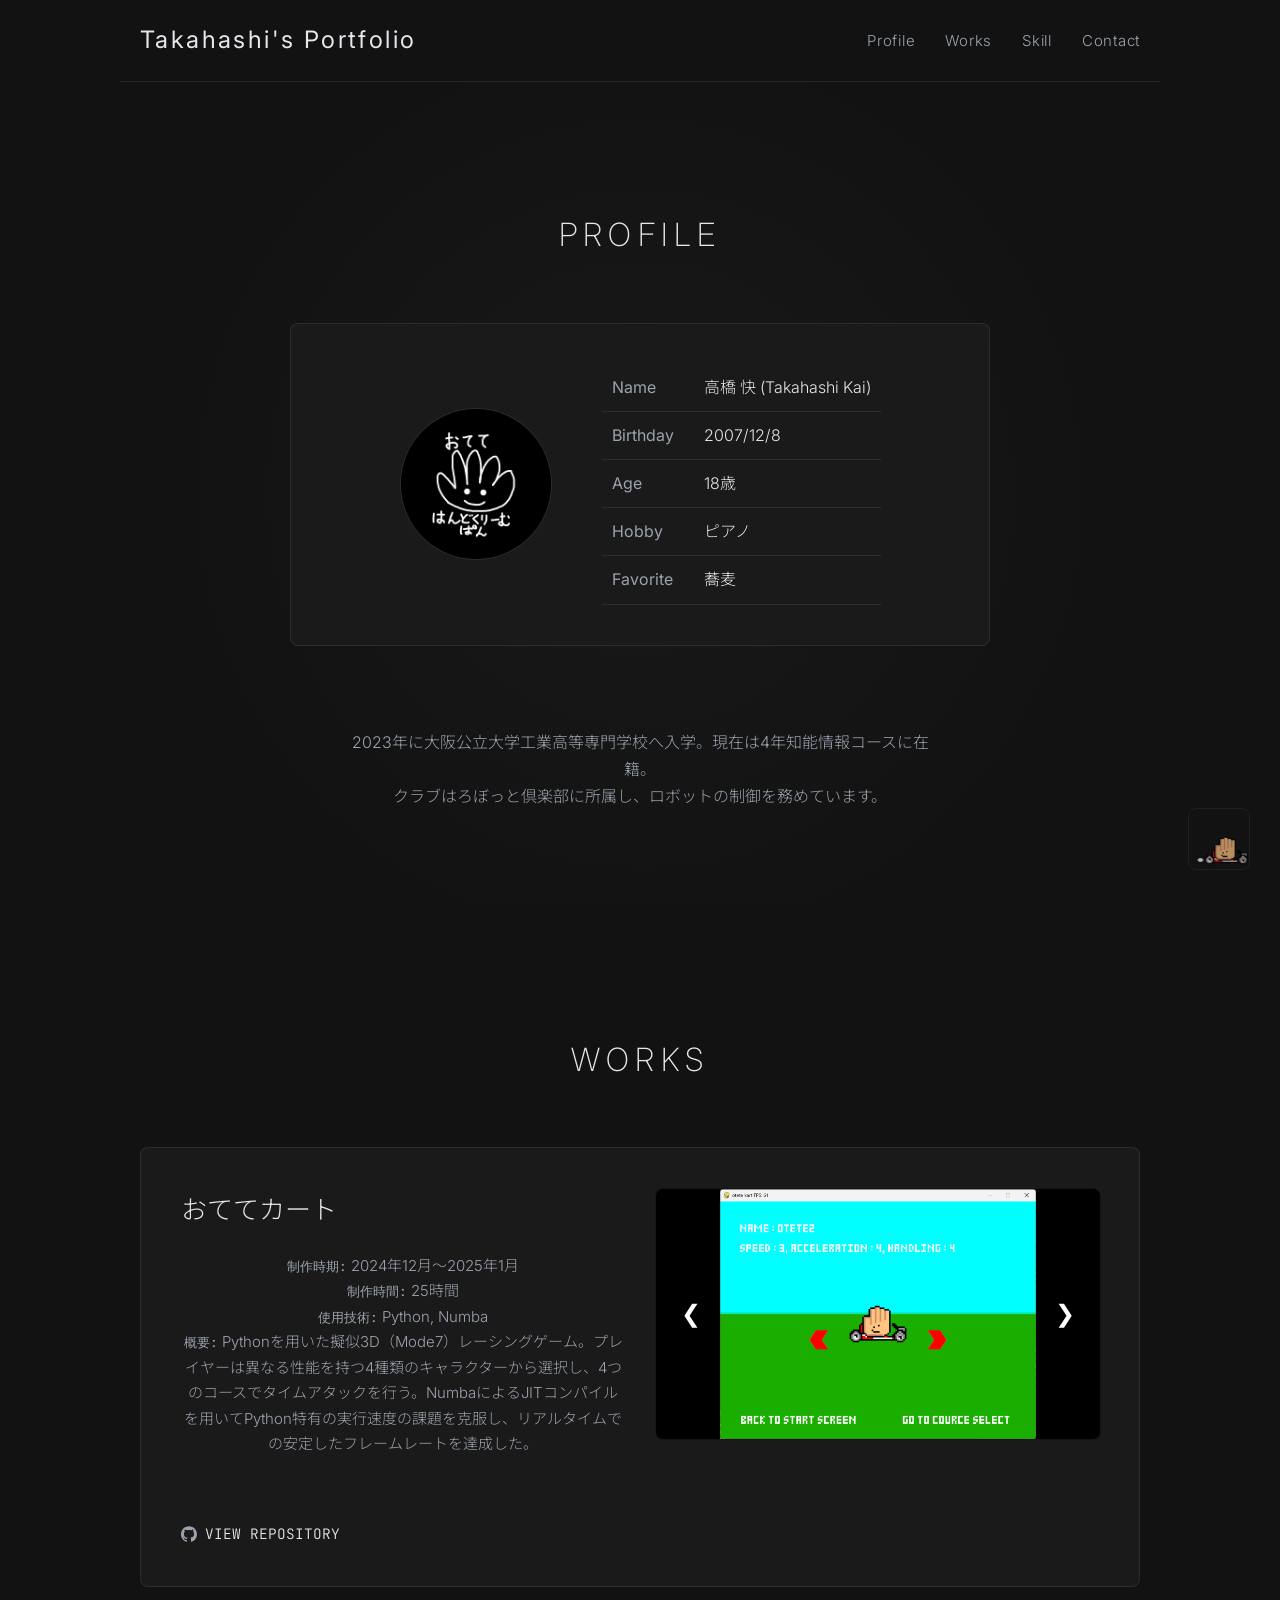
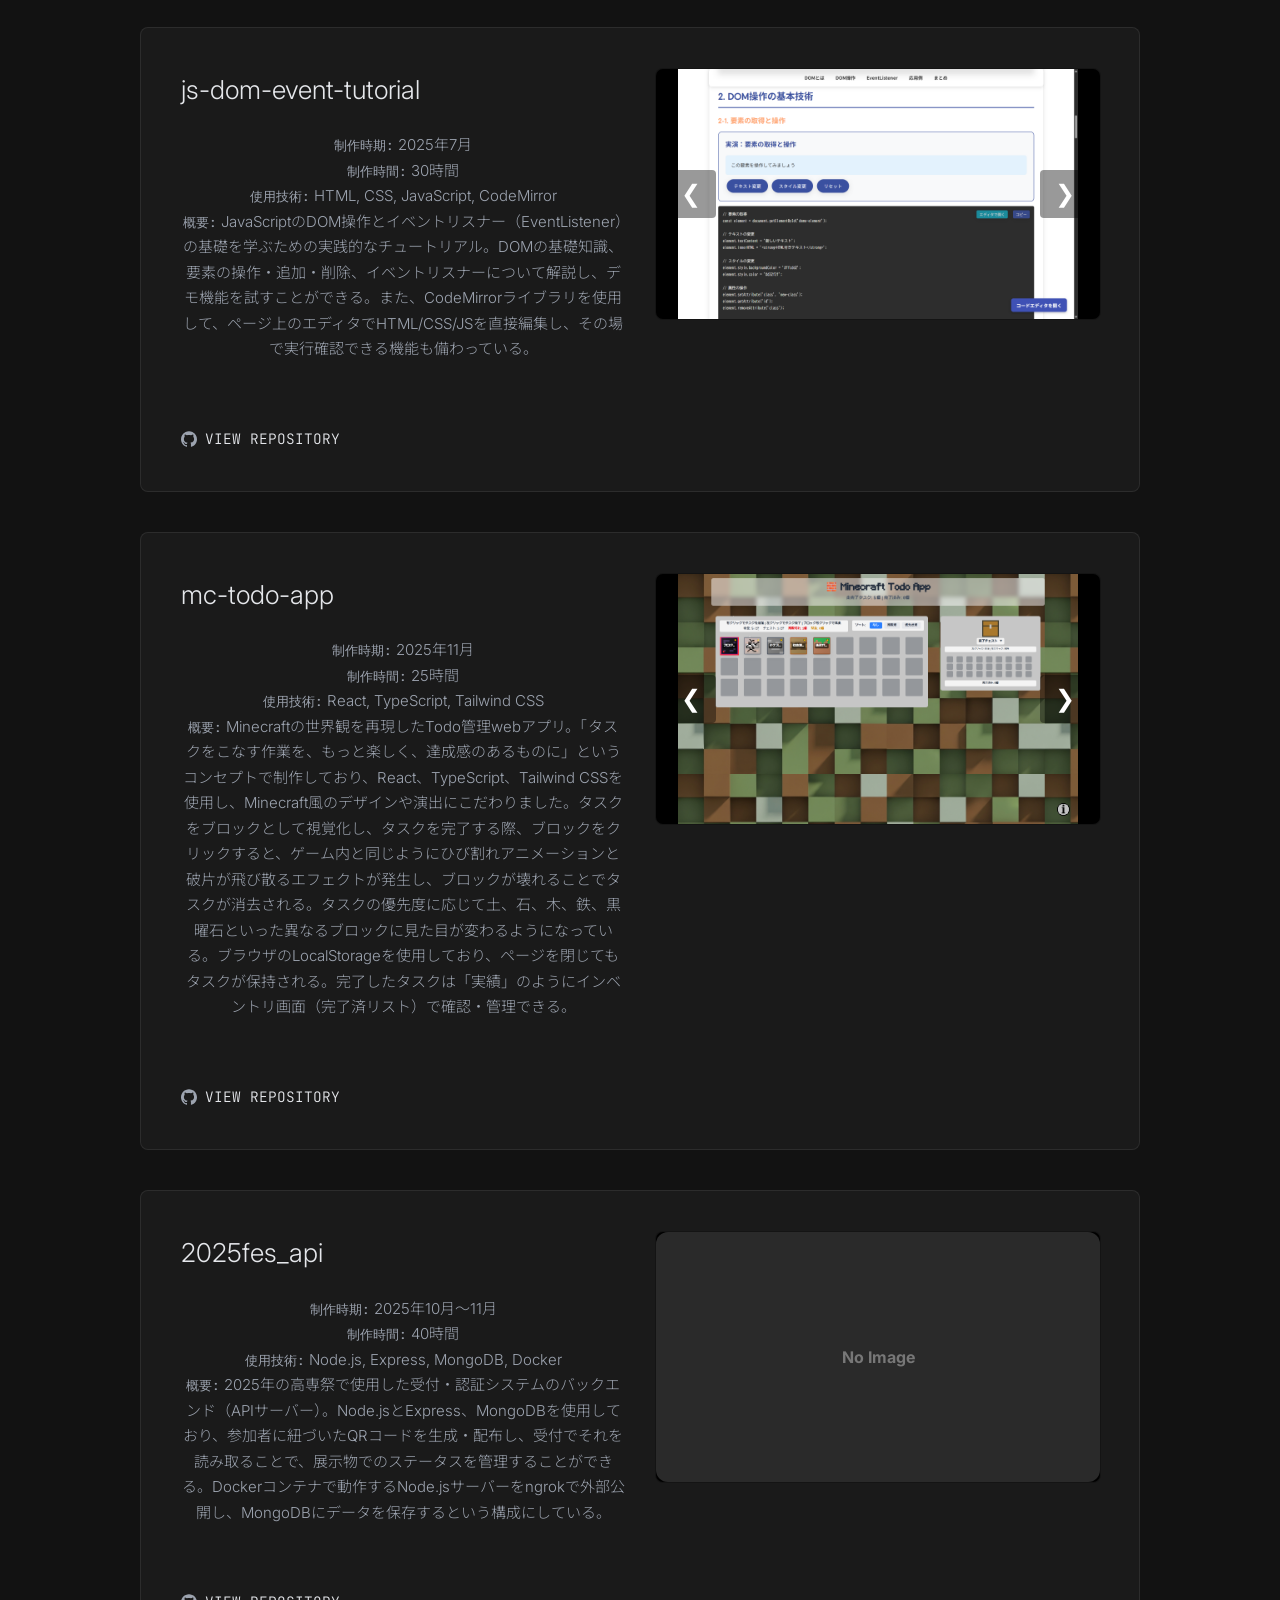
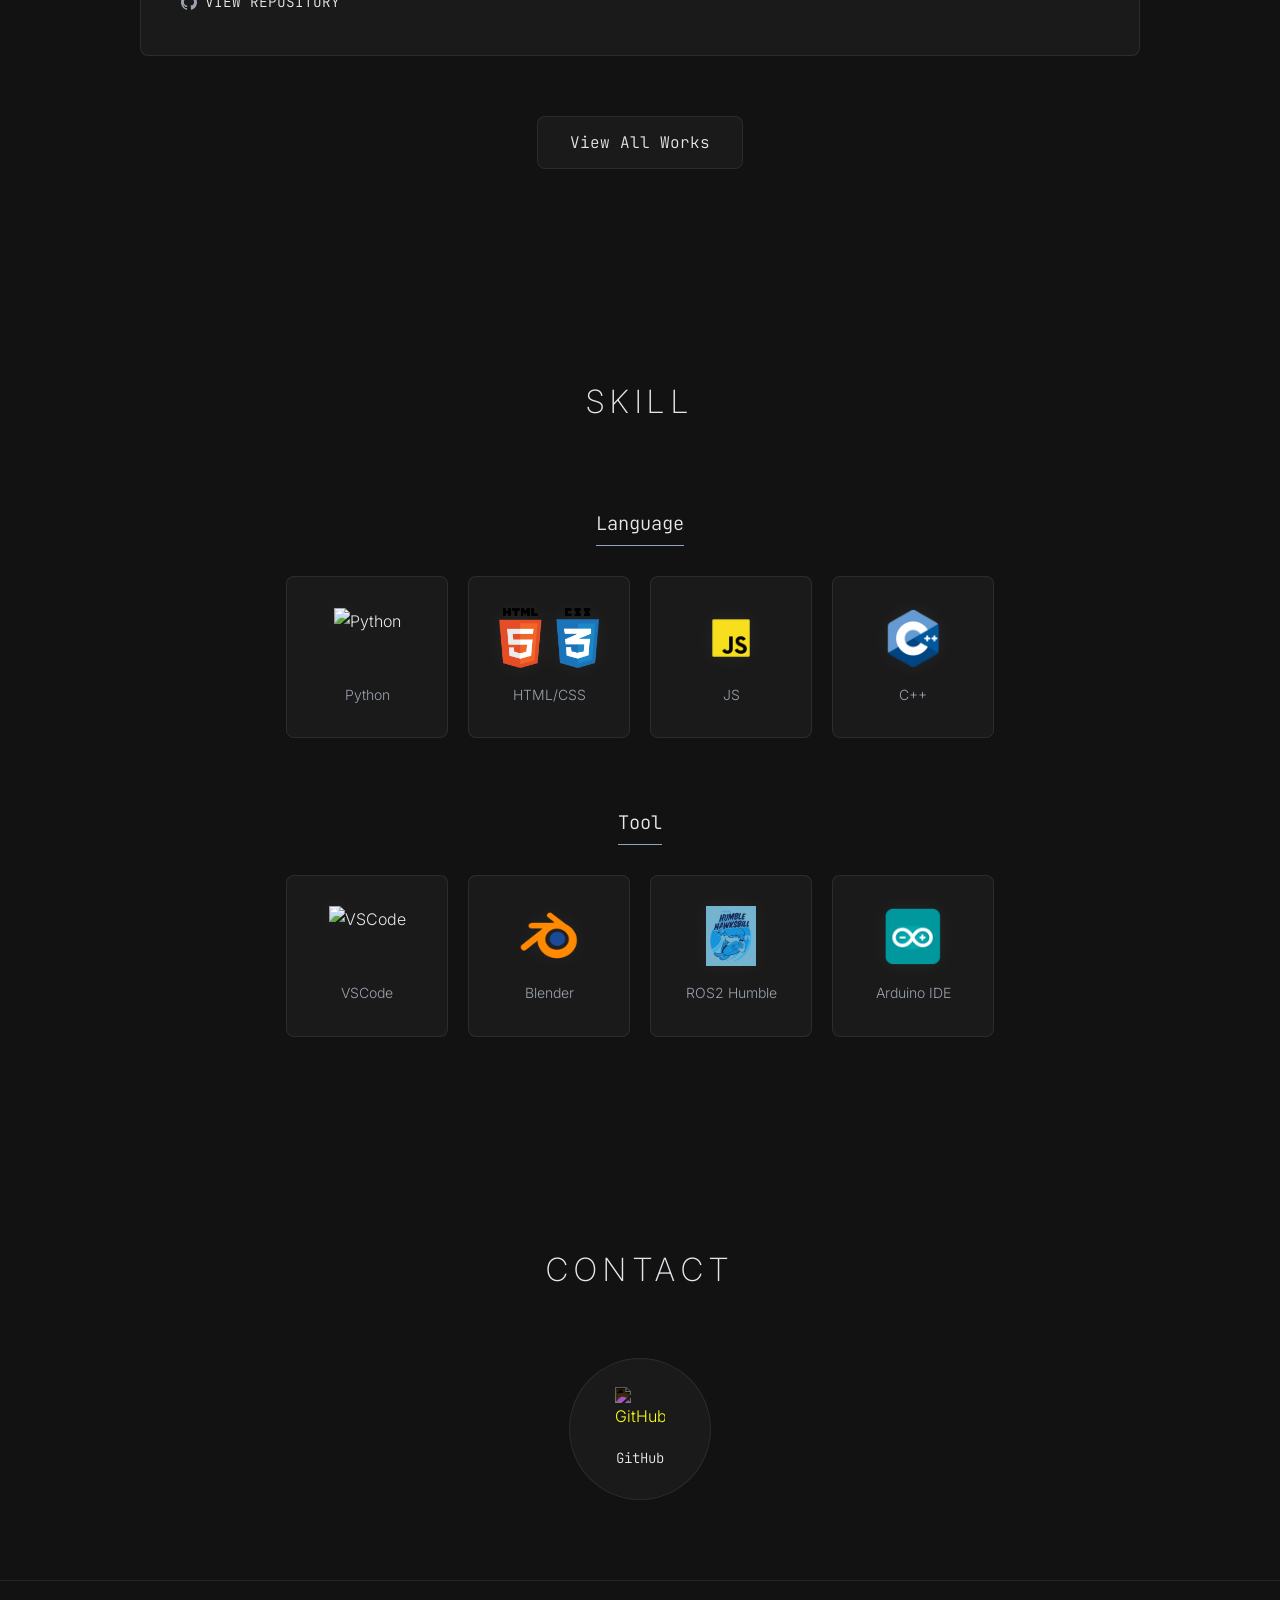
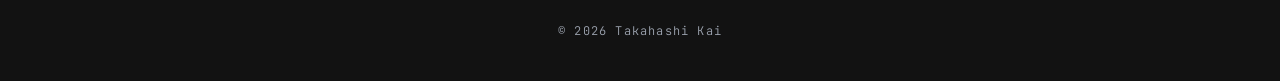
==== commit 3fecaf1b: "成果物の概要を常体で統一" ====
--- a/index.html
+++ b/index.html
@@ -146,7 +146,7 @@
                             <span class="mono-label">使用技術:</span> React, TypeScript, Tailwind CSS<br>
                             <span class="mono-label">概要:</span>
                             Minecraftの世界観を再現したTodo管理webアプリ。「タスクをこなす作業を、もっと楽しく、達成感のあるものに」というコンセプトで制作しており、React、TypeScript、Tailwind
-                            CSSを使用し、Minecraft風のデザインや演出にこだわりました。タスクをブロックとして視覚化し、タスクを完了する際、ブロックをクリックすると、ゲーム内と同じようにひび割れアニメーションと破片が飛び散るエフェクトが発生し、ブロックが壊れることでタスクが消去される。タスクの優先度に応じて土、石、木、鉄、黒曜石といった異なるブロックに見た目が変わるようになっている。ブラウザのLocalStorageを使用しており、ページを閉じてもタスクが保持される。完了したタスクは「実績」のようにインベントリ画面（完了済リスト）で確認・管理できます。
+                            CSSを使用し、Minecraft風のデザインや演出にこだわりました。タスクをブロックとして視覚化し、タスクを完了する際、ブロックをクリックすると、ゲーム内と同じようにひび割れアニメーションと破片が飛び散るエフェクトが発生し、ブロックが壊れることでタスクが消去される。タスクの優先度に応じて土、石、木、鉄、黒曜石といった異なるブロックに見た目が変わるようになっている。ブラウザのLocalStorageを使用しており、ページを閉じてもタスクが保持される。完了したタスクは「実績」のようにインベントリ画面（完了済リスト）で確認・管理できる。
                         </p>
 
                         <a href="https://github.com/kai-1208/mc-todo-app" class="repo-link" target="_blank">
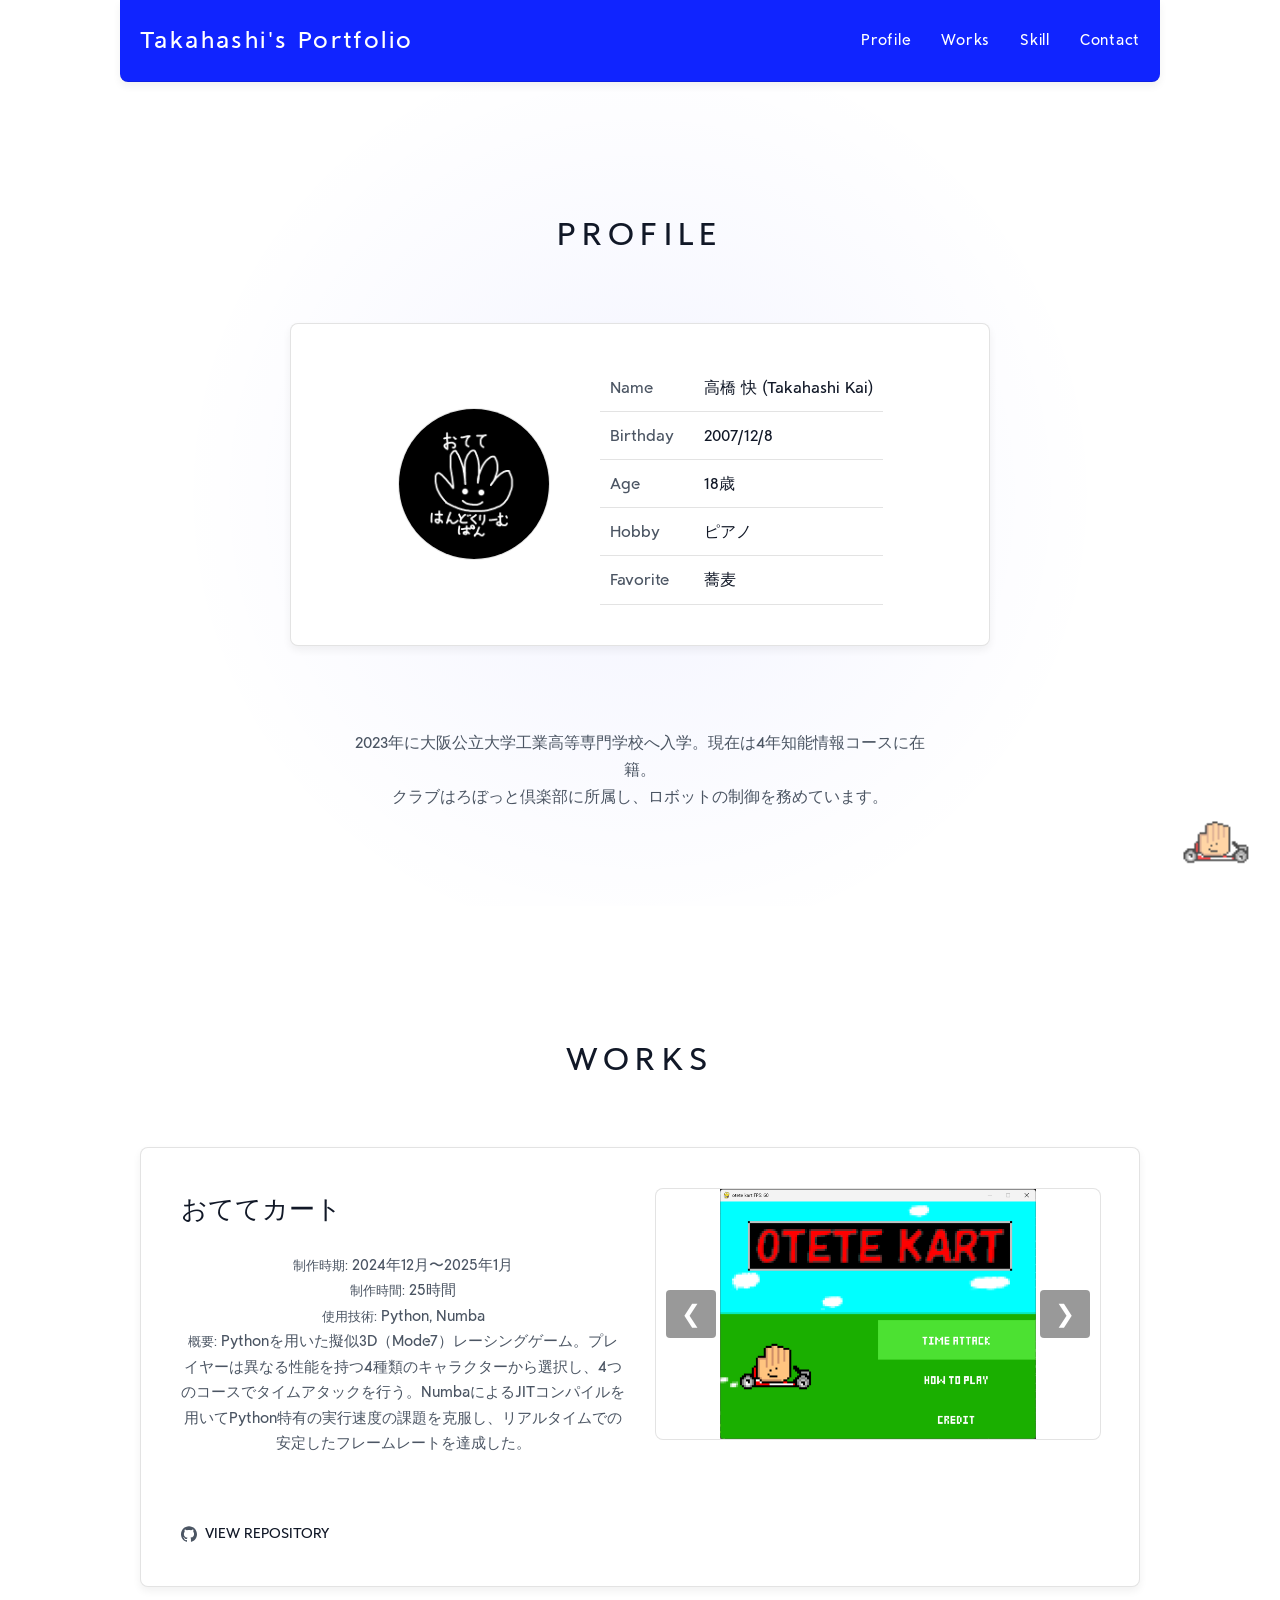
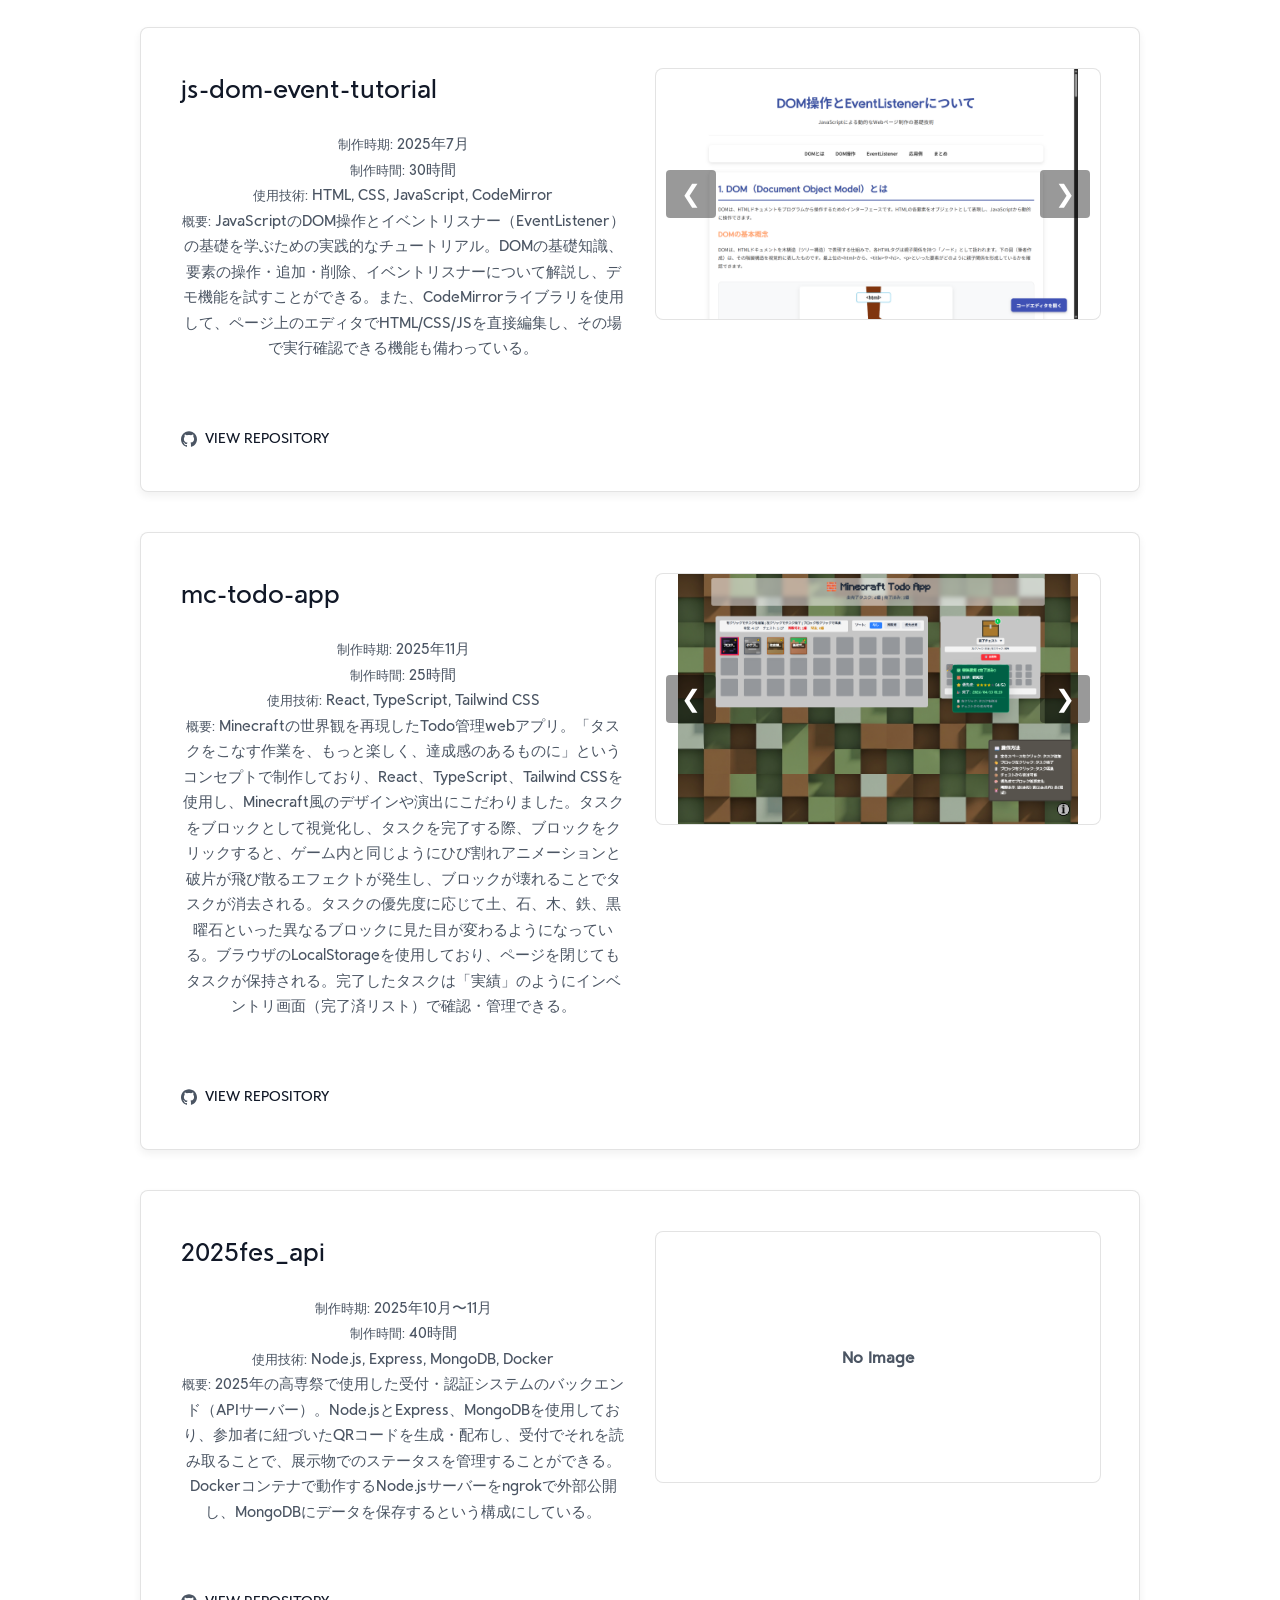
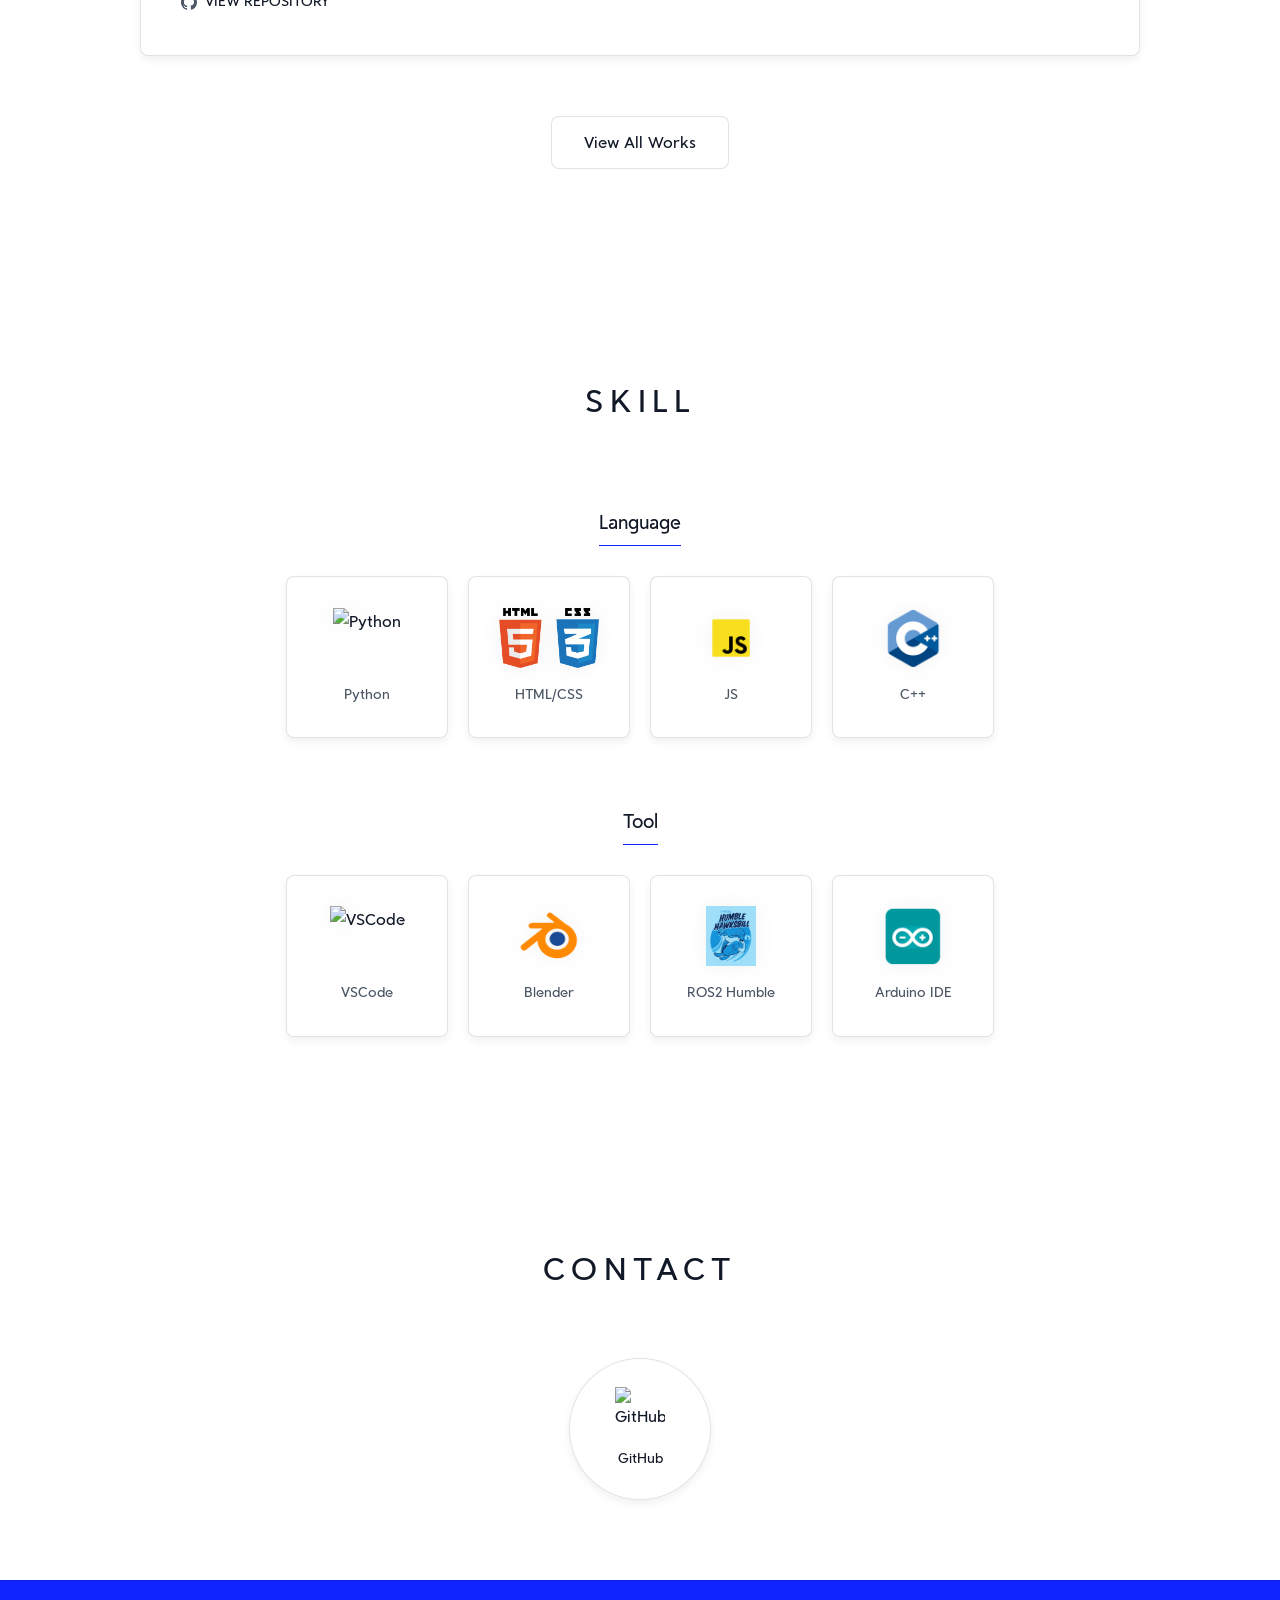
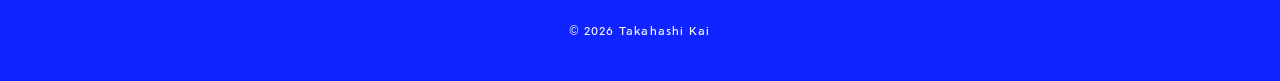
==== commit 53c3818c: "カラーパレットとフォントファミリーをもとの状態に戻し、スタイルを改善" ====
--- a/index.html
+++ b/index.html
@@ -6,11 +6,6 @@
     <meta charset="UTF-8">
     <link rel="stylesheet" type="text/css" href="index.css">
     <link rel="icon" href="img/otete-icon.png">
-    <link rel="preconnect" href="https://fonts.googleapis.com">
-    <link rel="preconnect" href="https://fonts.gstatic.com" crossorigin>
-    <link
-        href="https://fonts.googleapis.com/css2?family=Inter:ital,opsz,wght@0,14..32,100..900;1,14..32,100..900&family=JetBrains+Mono:ital,wght@0,100..800;1,100..800&family=Noto+Sans+JP:wght@100..900&display=swap"
-        rel="stylesheet">
 </head>
 
 <body>
@@ -189,8 +184,8 @@
                     </div>
                     <div class="carousel-container">
                         <div class="carousel-track">
-                            <div class="carousel-slide active"
-                                style="display:flex; align-items:center; justify-content:center; background-color:#2a2a2a; color:#777; border-radius:12px; font-weight:bold;">
+                            <div class="carousel-slide active no-image"
+                                style="display:flex; align-items:center; justify-content:center; border-radius:12px; font-weight:bold;">
                                 No Image</div>
                         </div>
                     </div>
--- a/index.css
+++ b/index.css
@@ -7,18 +7,20 @@
 }
 
 :root {
-    --bg: #121212;
-    --card-bg: #1a1a1a;
-    --accent: #94a3b8;
-    --text-main: #e5e7eb;
-    --text-sub: #9ca3af;
-    --border: rgba(255, 255, 255, 0.08);
+    --bg: #ffffff;
+    --card-bg: #ffffff;
+    --accent: #1024ff;
+    --accent-2: #ffa56e;
+    --text-main: #111827;
+    --text-sub: #4b5563;
+    --border: rgba(0, 0, 0, 0.11);
+    --shadow: 0 4px 8px rgba(0, 0, 0, 0.06);
 }
 
 body {
     background-color: var(--bg);
     color: var(--text-main);
-    font-family: 'Inter', 'Noto Sans JP', sans-serif;
+    font-family: 'Santello', 'Inter', 'Noto Sans JP', sans-serif;
     margin: 0;
     line-height: 1.7;
     font-weight: 300;
@@ -34,7 +36,7 @@
 
 /* モノスペースフォントのユーティリティ */
 .mono-label {
-    font-family: 'JetBrains Mono', monospace;
+    font-family: 'Santello', 'Inter', 'Noto Sans JP', sans-serif;
     color: var(--text-sub);
     font-size: 0.85em;
     font-weight: 400;
@@ -44,8 +46,10 @@
    Header
    =================================== */
 header {
-    background-color: var(--bg);
+    background-color: var(--accent);
     border-bottom: 1px solid var(--border);
+    border-radius: 0 0 8px 8px;
+    box-shadow: var(--shadow);
     display: flex;
     position: sticky;
     padding: 20px 0;
@@ -56,9 +60,9 @@
 
 header h1 {
     font-size: 24px;
-    color: var(--text-main);
+    color: #ffffff;
     text-decoration: none;
-    font-family: 'Inter', sans-serif;
+    font-family: 'Santello', 'Inter', 'Noto Sans JP', sans-serif;
     font-weight: 400;
     letter-spacing: 0.1em;
     margin: 0;
@@ -73,12 +77,12 @@
 nav a {
     font-size: 15px;
     letter-spacing: 0.05em;
-    color: var(--text-sub);
+    color: #ffffff;
     transition: color 0.3s ease;
 }
 
 nav a:hover {
-    color: var(--text-main);
+    color: var(--accent-2);
 }
 
 /* ===================================
@@ -91,7 +95,7 @@
 
 main h2 {
     font-size: 32px;
-    font-family: 'Inter', sans-serif;
+    font-family: 'Santello', 'Inter', 'Noto Sans JP', sans-serif;
     font-weight: 200;
     letter-spacing: 0.2em;
     text-transform: uppercase;
@@ -108,7 +112,7 @@
     flex-direction: column;
     align-items: center;
     text-align: center;
-    background: radial-gradient(circle at center, rgba(148, 163, 184, 0.05) 0%, transparent 70%);
+    background: radial-gradient(circle at center, rgba(16, 36, 255, 0.05) 0%, transparent 70%);
 }
 
 #Profile .flex-container {
@@ -117,6 +121,7 @@
     border: 1px solid var(--border);
     border-radius: 8px;
     background: var(--card-bg);
+    box-shadow: var(--shadow);
     padding: 40px;
     box-sizing: border-box;
     display: flex;
@@ -205,6 +210,7 @@
     border: 1px solid var(--border);
     border-radius: 8px;
     background: var(--card-bg);
+    box-shadow: var(--shadow);
     overflow: hidden;
     transition: transform 0.3s ease, border-color 0.3s ease;
 }
@@ -253,7 +259,7 @@
     color: var(--text-main);
     margin-top: 0;
     margin-bottom: 20px;
-    font-family: 'Inter', 'Noto Sans JP', sans-serif;
+    font-family: 'Santello', 'Inter', 'Noto Sans JP', sans-serif;
     font-weight: 300;
 }
 
@@ -271,7 +277,7 @@
     overflow: hidden;
     border-radius: 8px;
     border: 1px solid var(--border);
-    background: #000;
+    background: var(--card-bg);
 }
 
 .carousel-track {
@@ -335,14 +341,14 @@
 
 .tech-details[open] {
     border-left: 2px solid var(--accent);
-    background: rgba(255, 255, 255, 0.02);
+    background: rgba(16, 36, 255, 0.04);
     padding: 15px;
     margin-top: 15px;
 }
 
 .tech-details summary {
     cursor: pointer;
-    font-family: 'JetBrains Mono', monospace;
+    font-family: 'Santello', 'Inter', 'Noto Sans JP', sans-serif;
     font-size: 0.85rem;
     color: var(--accent);
     list-style: none; /* Hide default triangle in many browsers */
@@ -371,7 +377,7 @@
     display: inline-flex;
     align-items: center;
     margin-top: 25px;
-    font-family: 'JetBrains Mono', monospace;
+    font-family: 'Santello', 'Inter', 'Noto Sans JP', sans-serif;
     font-size: 0.9rem;
     color: var(--text-main);
     text-decoration: none;
@@ -385,19 +391,19 @@
 }
 
 .repo-link:hover {
-    color: #fff;
+    color: var(--accent);
     transform: translateX(4px);
 }
 
 .repo-link:hover svg {
-    fill: #fff;
+    fill: var(--accent);
 }
 
 .view-all-link {
     display: inline-flex;
     align-items: center;
     justify-content: center;
-    font-family: 'JetBrains Mono', monospace;
+    font-family: 'Santello', 'Inter', 'Noto Sans JP', sans-serif;
     font-size: 1rem;
     color: var(--text-main);
     text-decoration: none;
@@ -409,7 +415,7 @@
 }
 
 .view-all-link:hover {
-    color: #fff;
+    color: var(--accent);
     border-color: var(--accent);
     transform: translateY(-4px);
 }
@@ -430,7 +436,7 @@
 }
 
 .box-container h3 {
-    font-family: 'JetBrains Mono', monospace;
+    font-family: 'Santello', 'Inter', 'Noto Sans JP', sans-serif;
     color: var(--text-main);
     font-weight: 300;
     margin-bottom: 30px;
@@ -451,6 +457,7 @@
     border: 1px solid var(--border);
     border-radius: 8px;
     background: var(--card-bg);
+    box-shadow: var(--shadow);
     display: flex;
     flex-direction: column;
     justify-content: center;
@@ -466,7 +473,7 @@
 .box-container img {
     height: 60px;
     margin-bottom: 15px;
-    filter: drop-shadow(0 0 10px rgba(255,255,255,0.05));
+    filter: drop-shadow(0 0 10px rgba(0, 0, 0, 0.05));
 }
 
 .box-container p {
@@ -489,6 +496,7 @@
     border: 1px solid var(--border);
     border-radius: 50%;
     background: var(--card-bg);
+    box-shadow: var(--shadow);
     display: flex;
     justify-content: center;
     align-items: center;
@@ -504,7 +512,7 @@
     width: 50px;
     height: 50px;
     margin-bottom: 10px;
-    filter: invert(1); /* GitHubマークを白くする */
+    filter: none;
 }
 
 #Contact p {
@@ -512,7 +520,7 @@
     font-size: 14px;
     margin: 0;
     text-align: center;
-    font-family: 'JetBrains Mono', monospace;
+    font-family: 'Santello', 'Inter', 'Noto Sans JP', sans-serif;
 }
 
 #Contact .black-link {
@@ -525,15 +533,16 @@
    Footer
    =================================== */
 footer {
-    background-color: var(--bg);
+    background-color: var(--accent);
     border-top: 1px solid var(--border);
+    box-shadow: var(--shadow);
     padding: 40px 0;
     text-align: center;
 }
 
 footer p {
-    color: var(--text-sub);
-    font-family: 'JetBrains Mono', monospace;
+    color: #ffffff;
+    font-family: 'Santello', 'Inter', 'Noto Sans JP', sans-serif;
     font-size: 12px;
     letter-spacing: 0.1em;
     margin: 0;
@@ -557,11 +566,9 @@
     opacity: 1;
 }
 
-#page-title img {
-    width: 60px;
-    height: 60px;
-    border-radius: 8px;
-    border: 1px solid var(--border);
+#page-title img#oteteKart {
+    width: 90px;
+    height: 90px;
 }
 
 #scrollToTop {
@@ -569,10 +576,10 @@
     position: absolute;
     background: var(--card-bg);
     border: 1px solid var(--border);
-    color: var(--text-sub);
+    color: var(--accent-2);
     padding: 8px 12px;
     font-size: 12px;
-    font-family: 'JetBrains Mono', monospace;
+    font-family: 'Santello', 'Inter', 'Noto Sans JP', sans-serif;
     white-space: nowrap;
     border-radius: 4px;
     transform: translateX(-120px) translateY(15px);
@@ -591,6 +598,28 @@
     text-decoration: none;
 }
 
+.white-link,
+.white-link:visited {
+    color: #ffffff;
+}
+
+.white-link:hover {
+    color: var(--accent-2);
+}
+
+.black-link,
+.black-link:visited {
+    color: var(--text-main);
+}
+
+.black-link:hover {
+    color: var(--accent);
+}
+
+.carousel-slide.no-image {
+    background-color: var(--card-bg);
+    color: var(--text-sub);
+}
 /* ===================================
    Responsive
    =================================== */
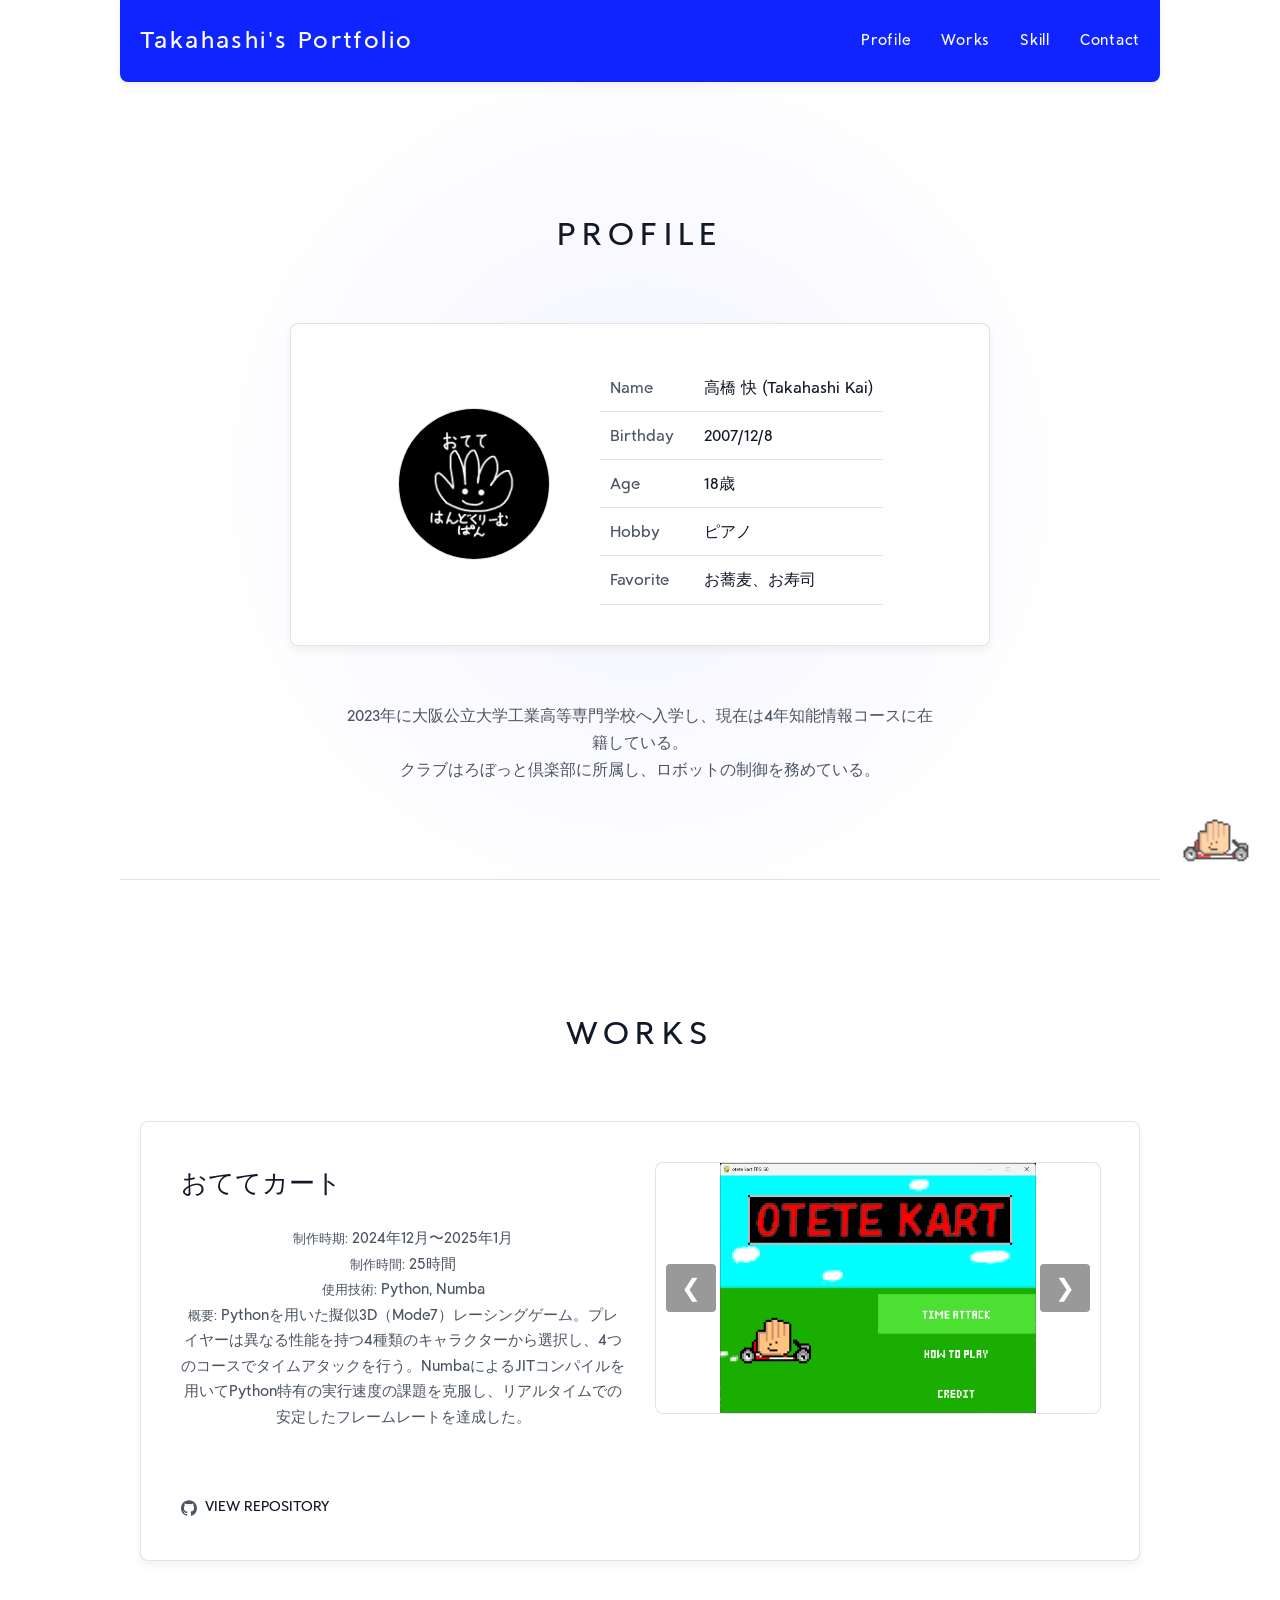
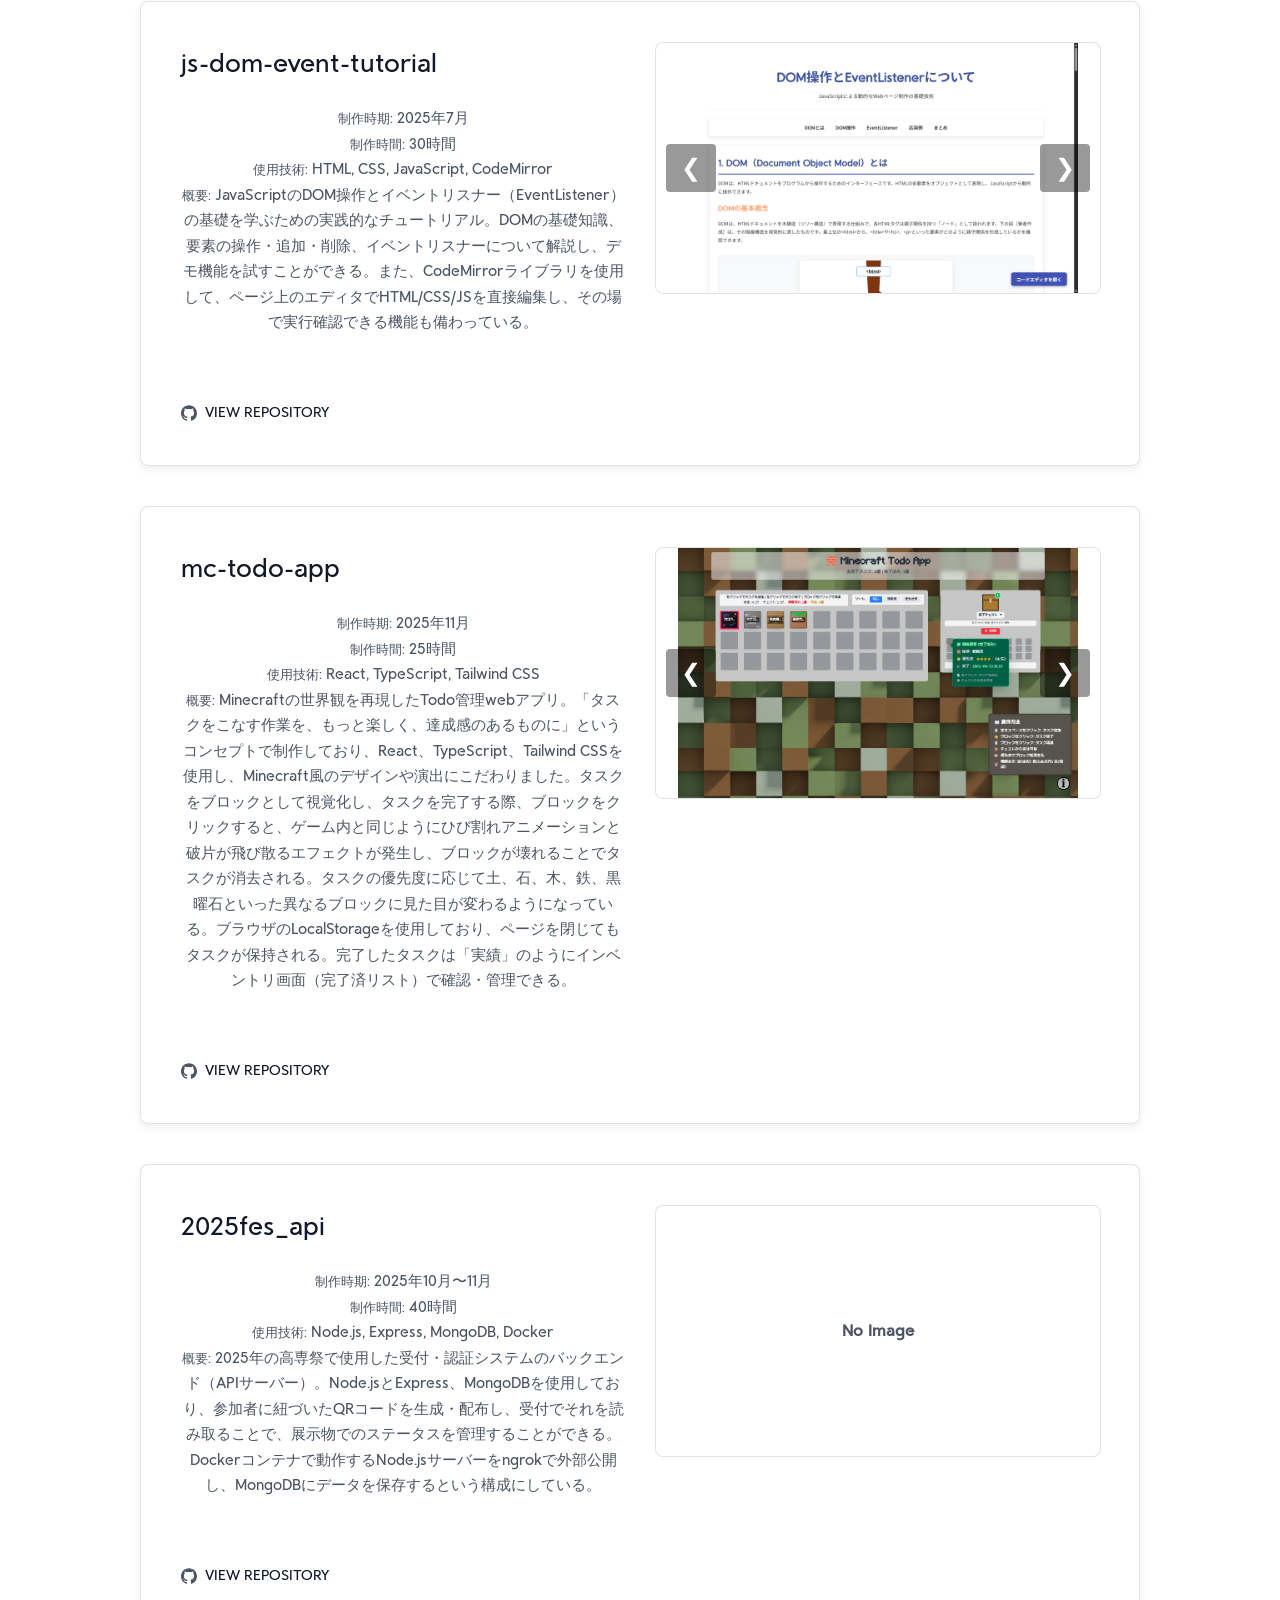
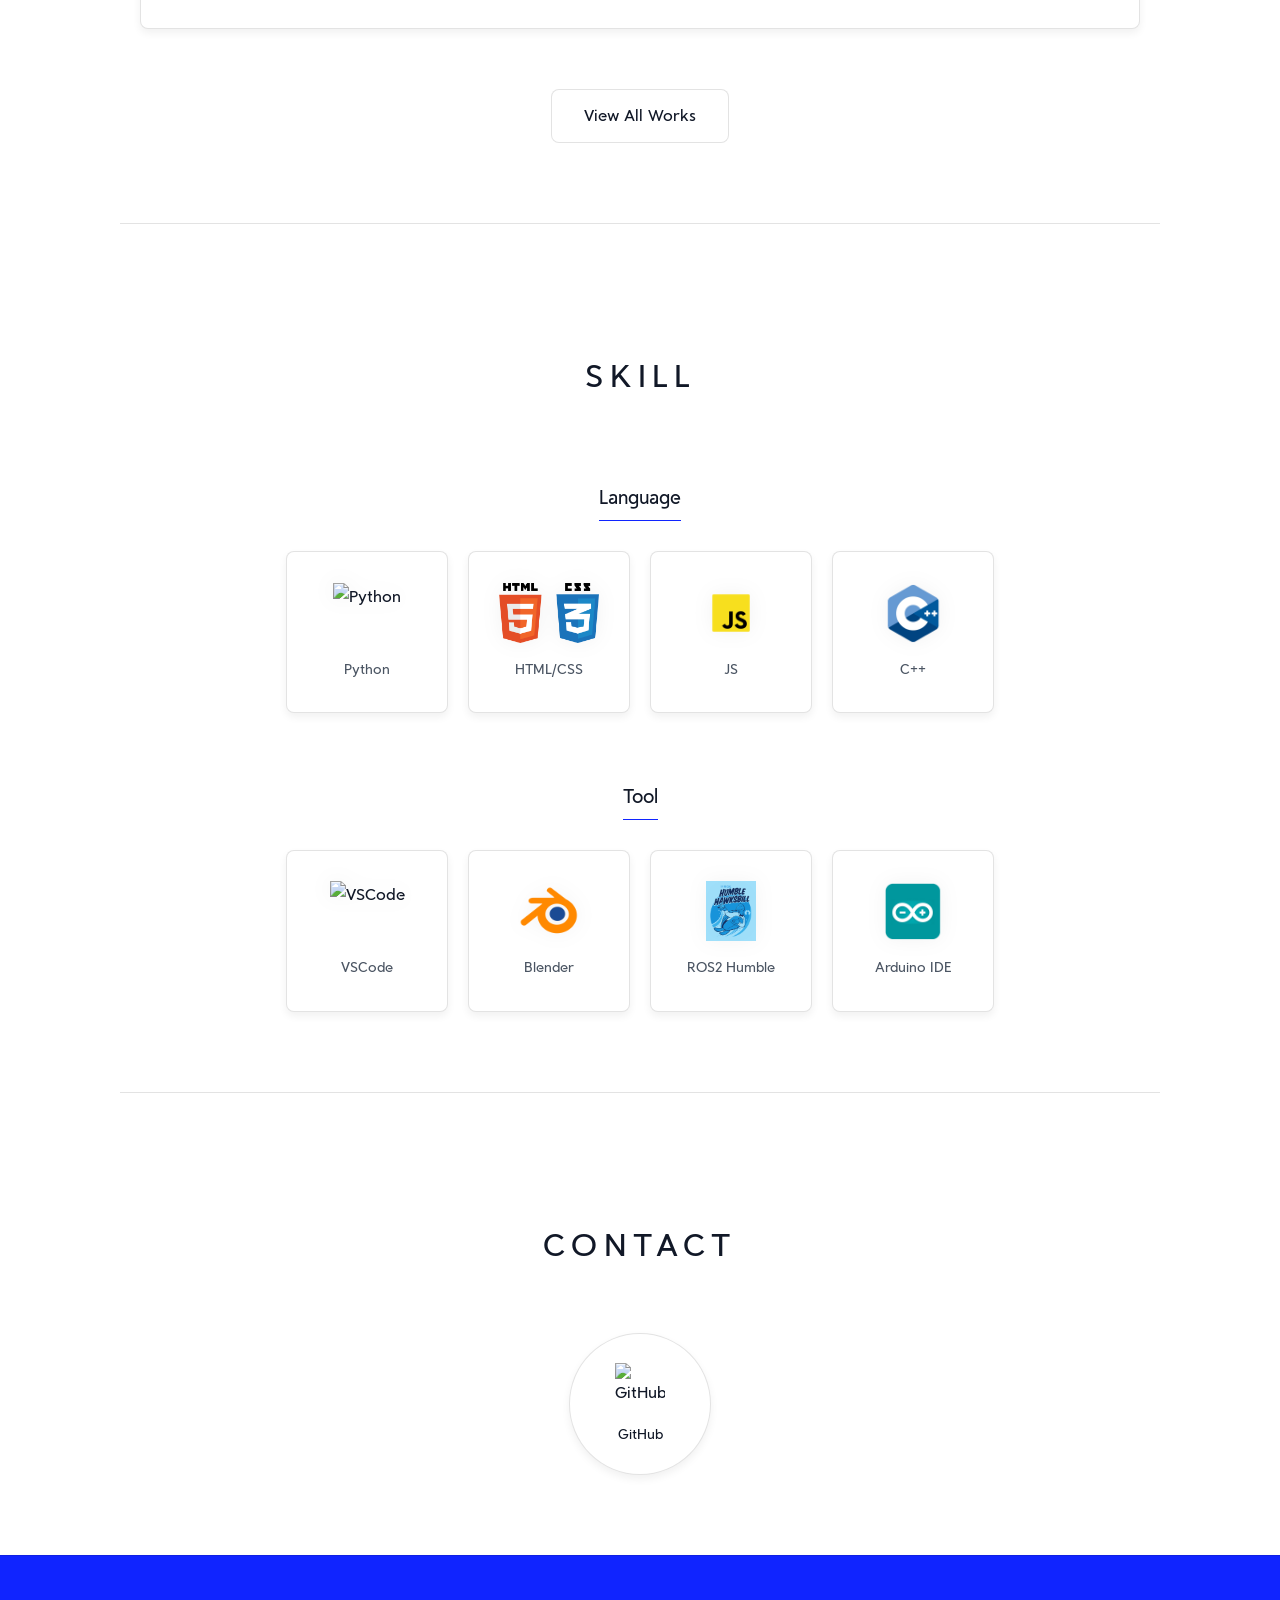
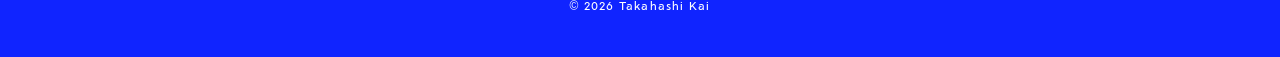
==== commit ff716eae: "セクション間に細い横線を挿入し、profileの内容を変更した" ====
--- a/index.html
+++ b/index.html
@@ -50,13 +50,13 @@
                         </tr>
                         <tr>
                             <th>Favorite</th>
-                            <td>蕎麦</td>
+                            <td>お蕎麦、お寿司</td>
                         </tr>
                     </tbody>
                 </table>
             </div>
-            <p><br>2023年に大阪公立大学工業高等専門学校へ入学。現在は4年知能情報コースに在籍。
-                <br>クラブはろぼっと倶楽部に所属し、ロボットの制御を務めています。
+            <p>2023年に大阪公立大学工業高等専門学校へ入学し、現在は4年知能情報コースに在籍している。
+                <br>クラブはろぼっと倶楽部に所属し、ロボットの制御を務めている。
             </p>
         </section>
         <section id="Works" class="container">
--- a/index.css
+++ b/index.css
@@ -91,6 +91,10 @@
 main section {
     padding-top: 100px;
     padding-bottom: 80px;
+}
+
+main section + section {
+    border-top: 1px solid var(--border);
 }
 
 main h2 {
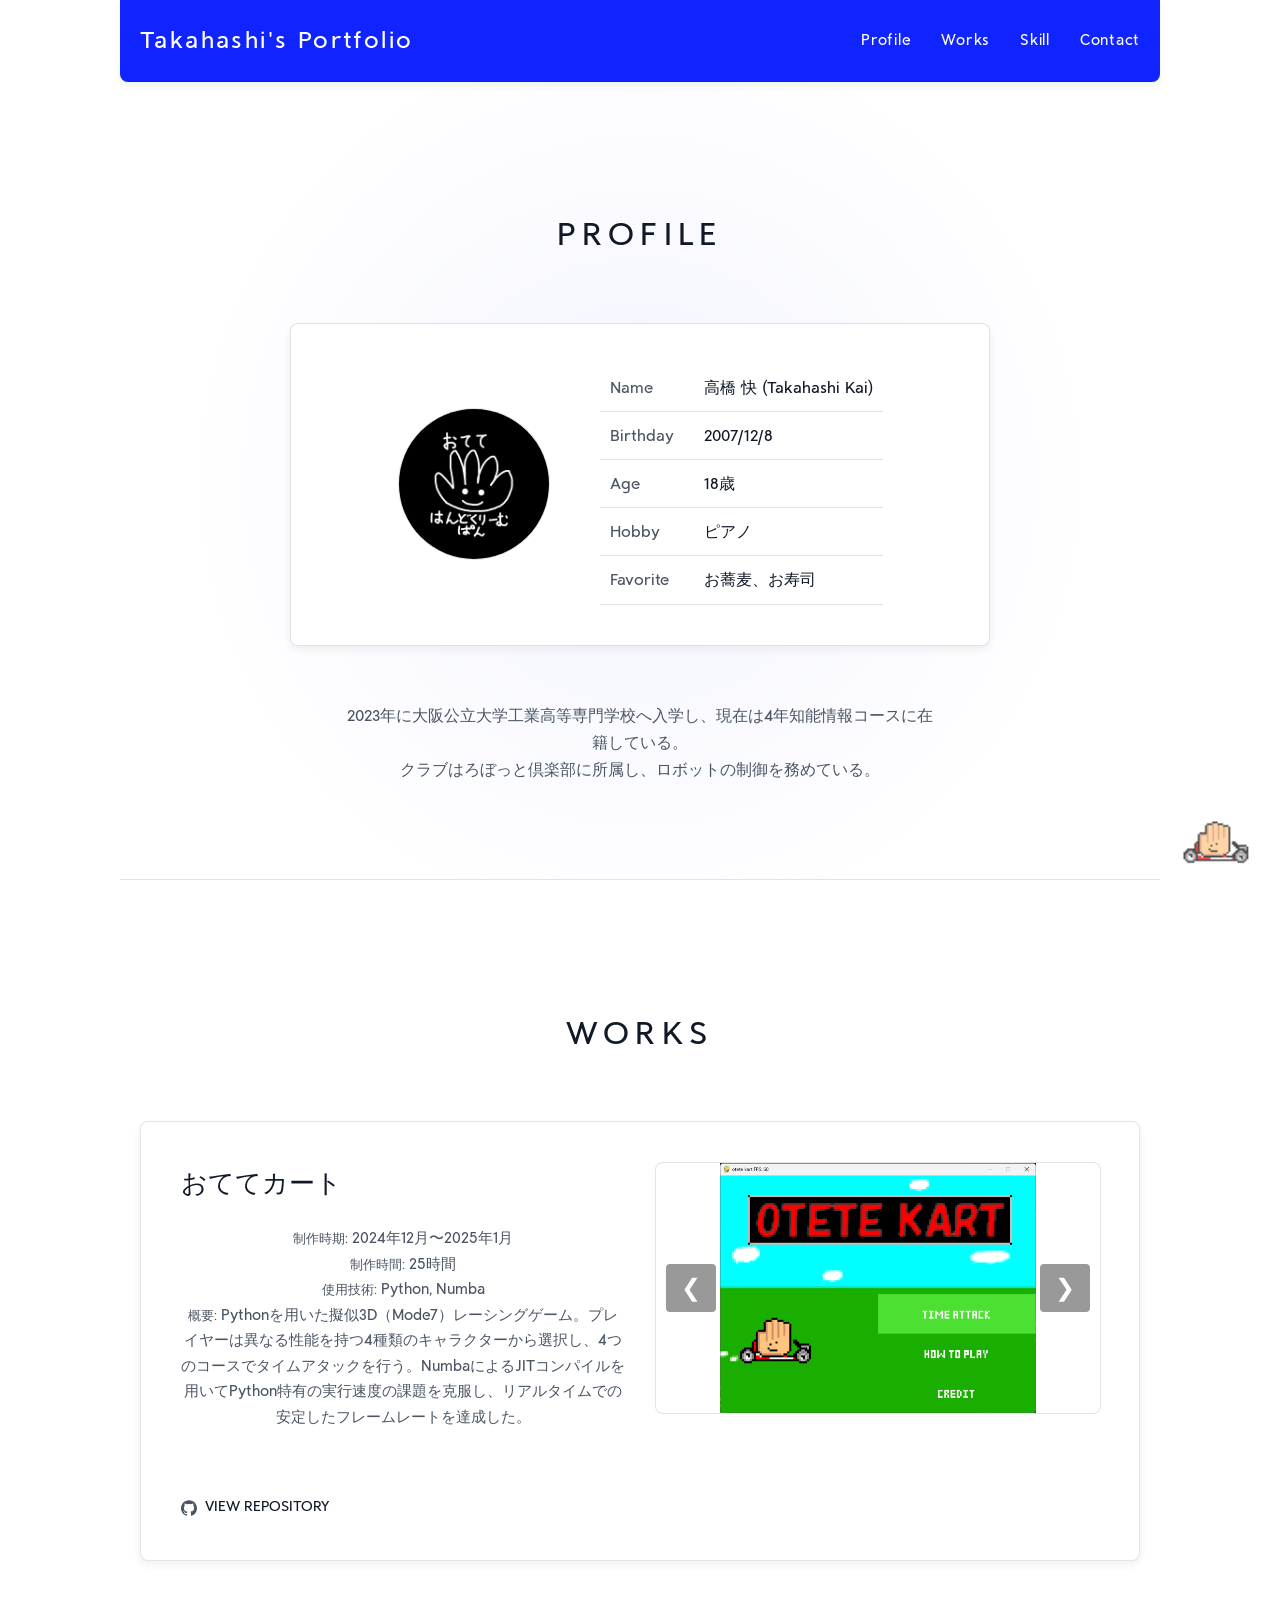
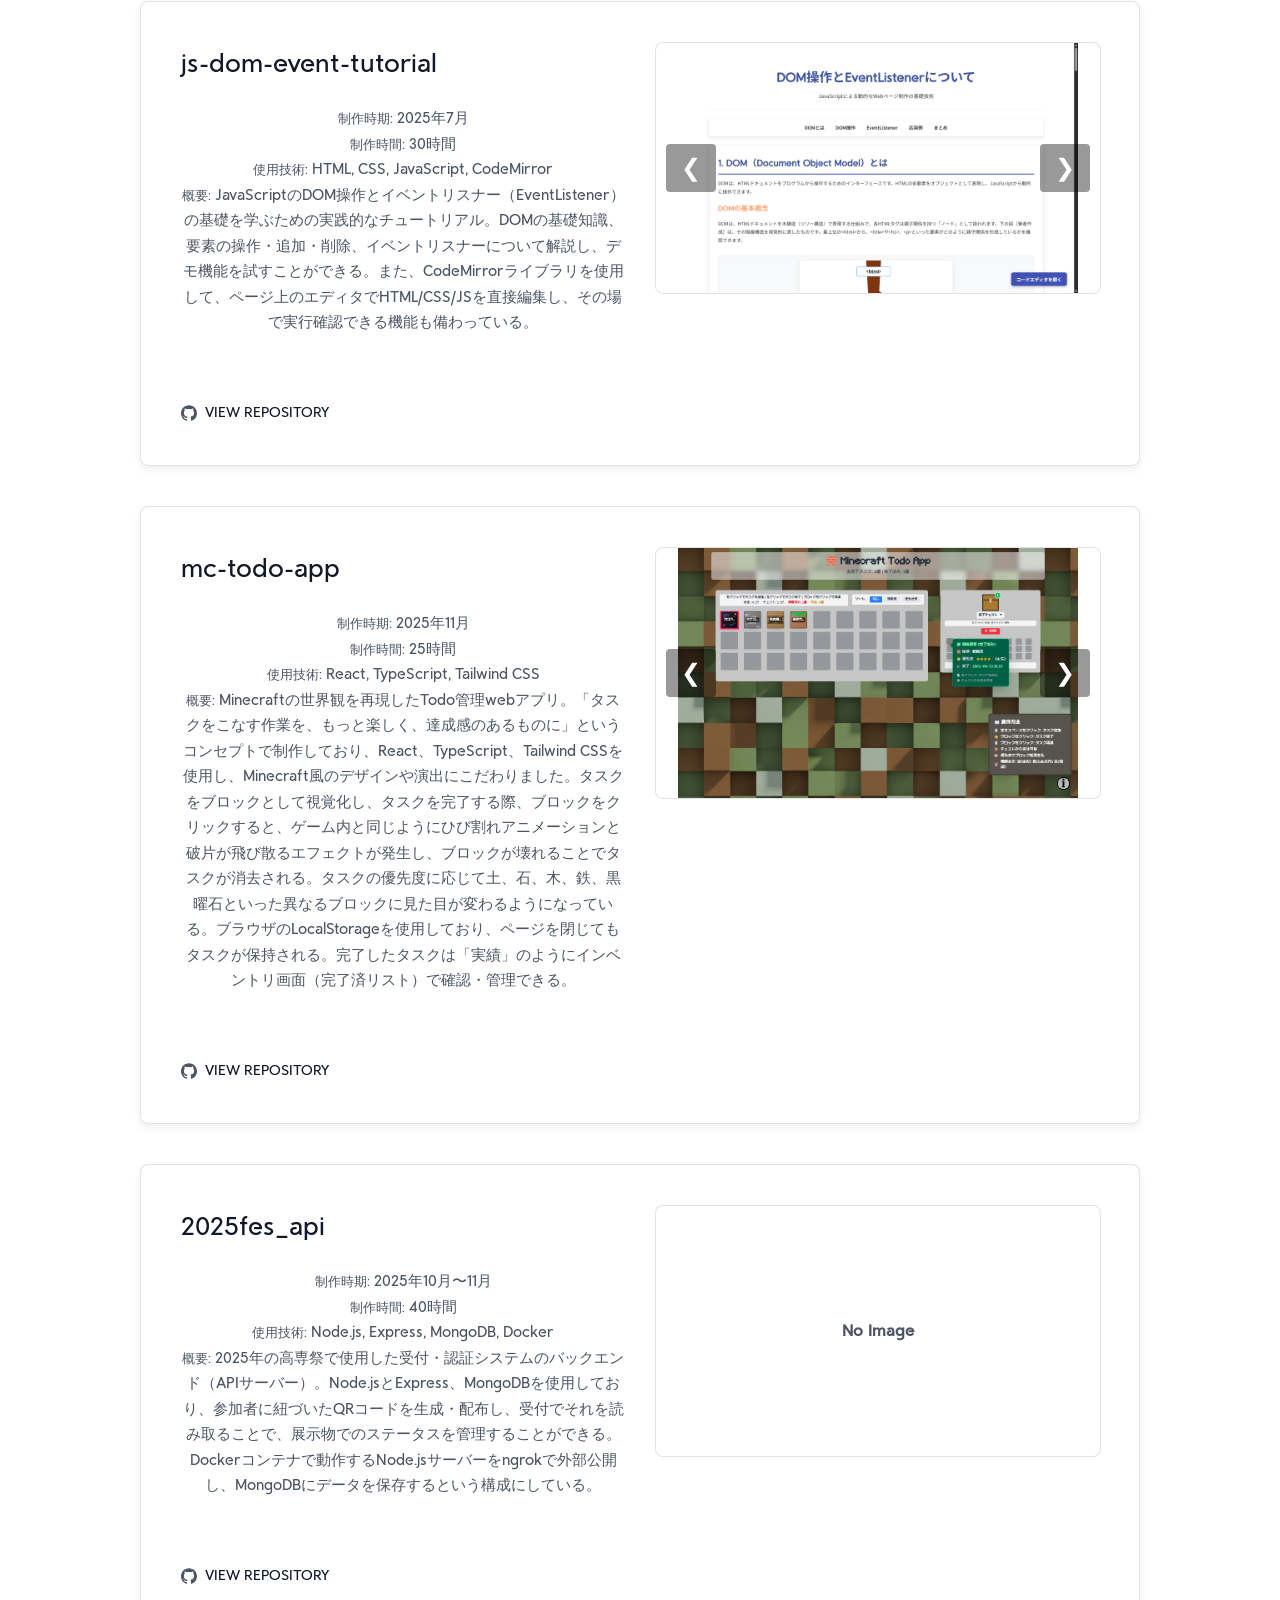
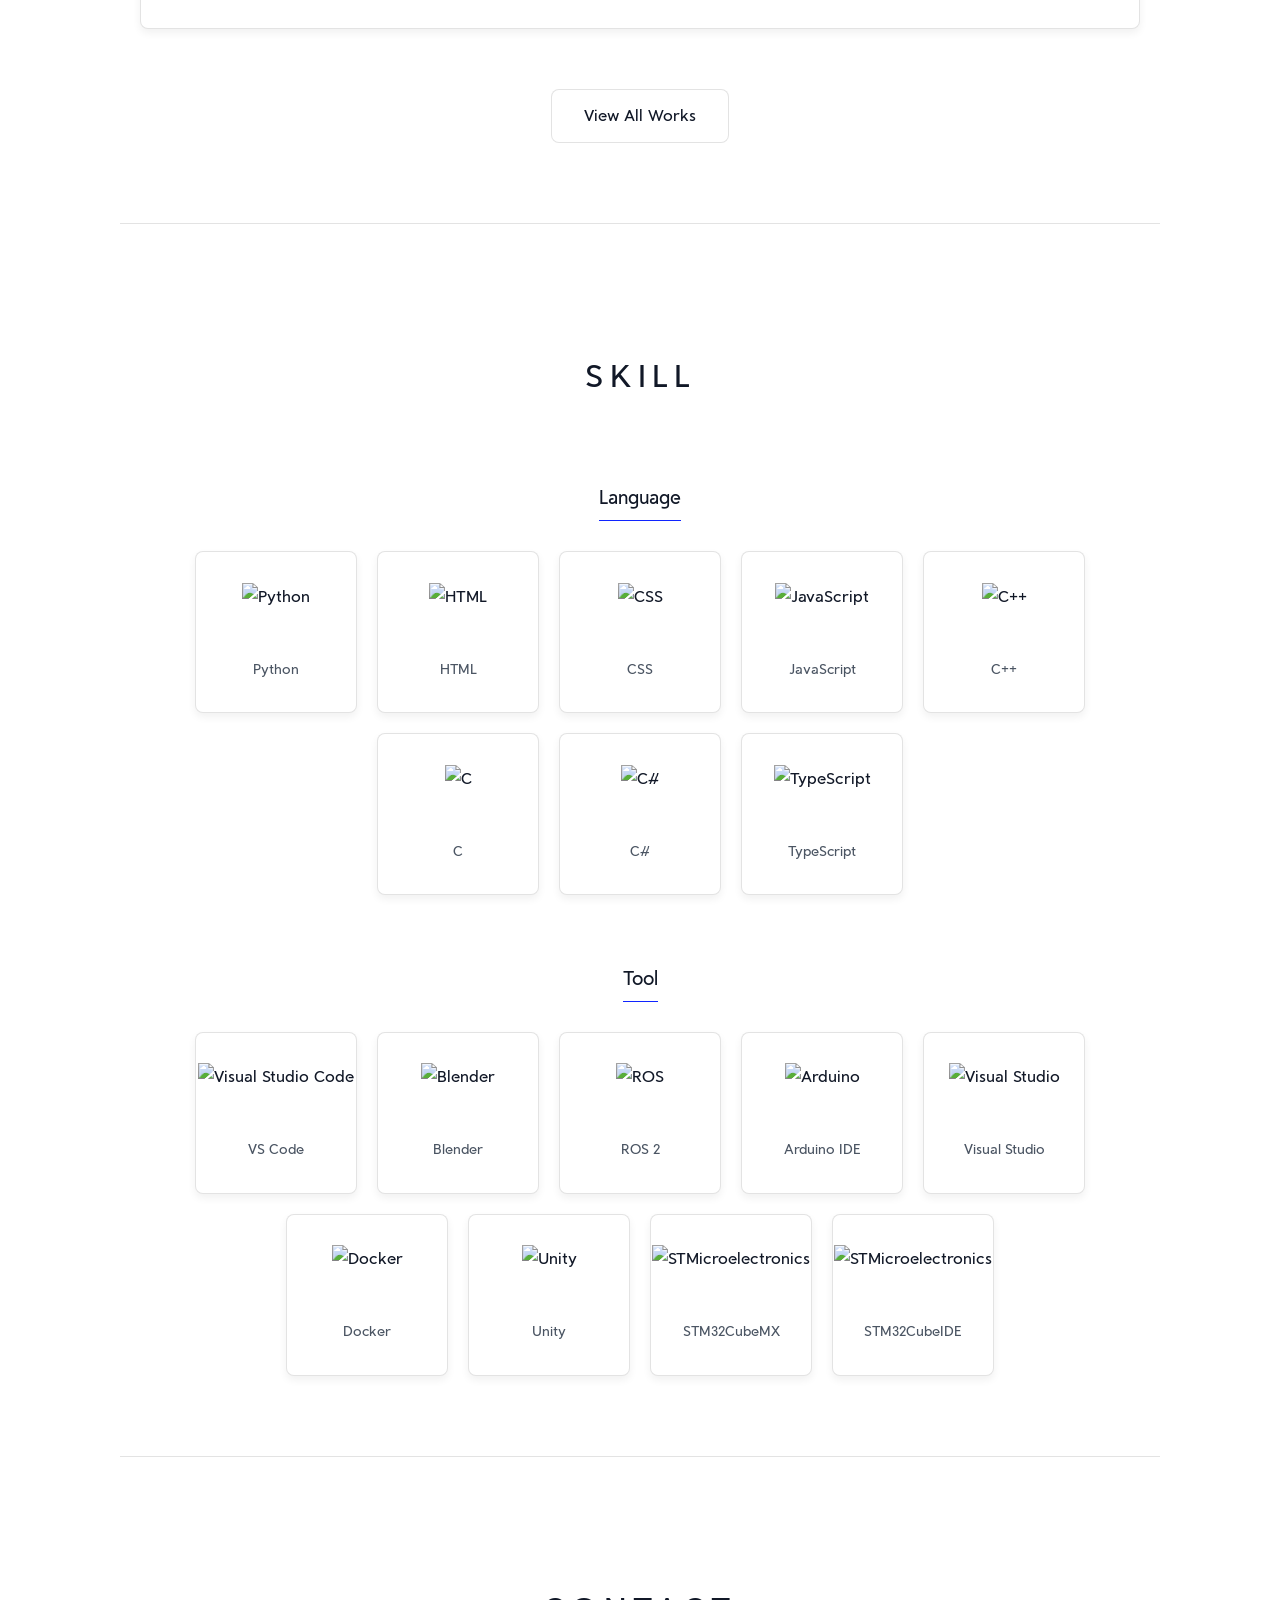
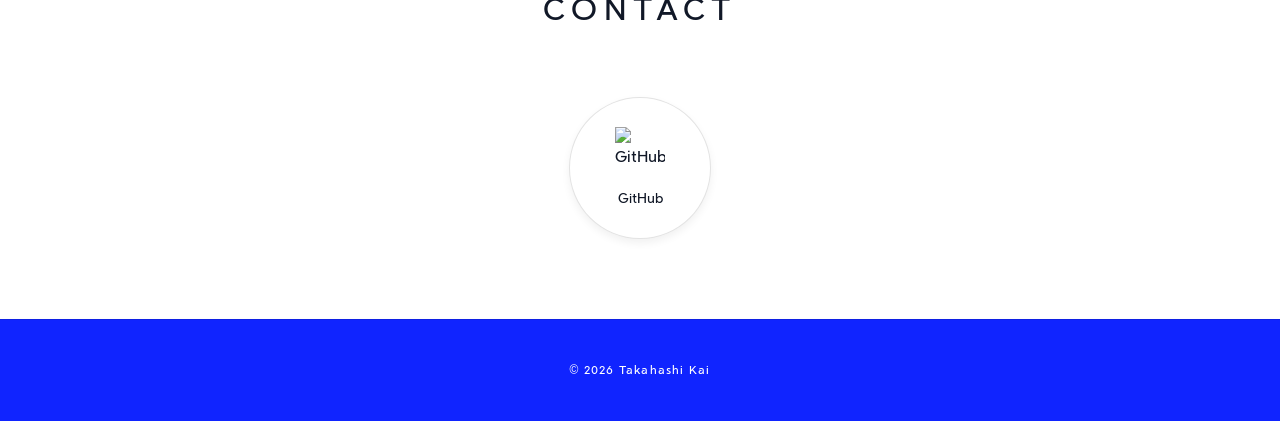
==== commit f2e5e7e2: "スキルカードを追加し、リンクを設定してアイコン画像および公式サイトのリンクを更新" ====
--- a/index.html
+++ b/index.html
@@ -202,43 +202,79 @@
                 <div class="box-container">
                     <h3>Language</h3>
                     <div class="flex-container">
-                        <div>
-                            <img src="img/python.png" alt="Python">
+                        <a class="skill-card" href="https://www.python.org/" target="_blank" rel="noopener noreferrer">
+                            <img src="https://cdn.jsdelivr.net/gh/devicons/devicon@latest/icons/python/python-original.svg" alt="Python">
                             <p>Python</p>
-                        </div>
-                        <div>
-                            <img src="img/htmlcss.png" alt="HTML/CSS">
-                            <p>HTML/CSS</p>
-                        </div>
-                        <div>
-                            <img src="img/javascript.png" alt="JS">
-                            <p>JS</p>
-                        </div>
-                        <div>
-                            <img src="img/c++.png" alt="C++">
+                        </a>
+                        <a class="skill-card" href="https://html.spec.whatwg.org/" target="_blank" rel="noopener noreferrer">
+                            <img src="https://cdn.jsdelivr.net/gh/devicons/devicon@latest/icons/html5/html5-original.svg" alt="HTML">
+                            <p>HTML</p>
+                        </a>
+                        <a class="skill-card" href="https://www.w3.org/Style/CSS/" target="_blank" rel="noopener noreferrer">
+                            <img src="https://cdn.jsdelivr.net/gh/devicons/devicon@latest/icons/css3/css3-original.svg" alt="CSS">
+                            <p>CSS</p>
+                        </a>
+                        <a class="skill-card" href="https://tc39.es/ecma262/" target="_blank" rel="noopener noreferrer">
+                            <img src="https://cdn.jsdelivr.net/gh/devicons/devicon@latest/icons/javascript/javascript-original.svg" alt="JavaScript">
+                            <p>JavaScript</p>
+                        </a>
+                        <a class="skill-card" href="https://isocpp.org/" target="_blank" rel="noopener noreferrer">
+                            <img src="https://cdn.jsdelivr.net/gh/devicons/devicon@latest/icons/cplusplus/cplusplus-original.svg" alt="C++">
                             <p>C++</p>
-                        </div>
+                        </a>
+                        <a class="skill-card" href="https://www.open-std.org/jtc1/sc22/wg14/" target="_blank" rel="noopener noreferrer">
+                            <img src="https://cdn.jsdelivr.net/gh/devicons/devicon@latest/icons/c/c-original.svg" alt="C">
+                            <p>C</p>
+                        </a>
+                        <a class="skill-card" href="https://dotnet.microsoft.com/languages/csharp" target="_blank" rel="noopener noreferrer">
+                            <img src="https://cdn.jsdelivr.net/gh/devicons/devicon@latest/icons/csharp/csharp-original.svg" alt="C#">
+                            <p>C#</p>
+                        </a>
+                        <a class="skill-card" href="https://www.typescriptlang.org/" target="_blank" rel="noopener noreferrer">
+                            <img src="https://cdn.jsdelivr.net/gh/devicons/devicon@latest/icons/typescript/typescript-original.svg" alt="TypeScript">
+                            <p>TypeScript</p>
+                        </a>
                     </div>
                 </div>
                 <div class="box-container">
                     <h3>Tool</h3>
                     <div class="flex-container">
-                        <div>
-                            <img src="img/vscode.png" alt="VSCode">
-                            <p>VSCode</p>
-                        </div>
-                        <div>
-                            <img src="img/blender.png" alt="Blender">
+                        <a class="skill-card" href="https://code.visualstudio.com/" target="_blank" rel="noopener noreferrer">
+                            <img src="https://cdn.jsdelivr.net/gh/devicons/devicon@latest/icons/vscode/vscode-original.svg" alt="Visual Studio Code">
+                            <p>VS Code</p>
+                        </a>
+                        <a class="skill-card" href="https://www.blender.org/" target="_blank" rel="noopener noreferrer">
+                            <img src="https://cdn.jsdelivr.net/gh/devicons/devicon@latest/icons/blender/blender-original.svg" alt="Blender">
                             <p>Blender</p>
-                        </div>
-                        <div>
-                            <img src="img/ros2humble.png" alt="ROS2 Humble">
-                            <p>ROS2 Humble</p>
-                        </div>
-                        <div>
-                            <img src="img/arduino.png" alt="Arduino">
+                        </a>
+                        <a class="skill-card" href="https://www.ros.org/" target="_blank" rel="noopener noreferrer">
+                            <img src="https://cdn.jsdelivr.net/gh/devicons/devicon@latest/icons/ros/ros-original.svg" alt="ROS">
+                            <p>ROS 2</p>
+                        </a>
+                        <a class="skill-card" href="https://www.arduino.cc/" target="_blank" rel="noopener noreferrer">
+                            <img src="https://cdn.jsdelivr.net/gh/devicons/devicon@latest/icons/arduino/arduino-original.svg" alt="Arduino">
                             <p>Arduino IDE</p>
-                        </div>
+                        </a>
+                        <a class="skill-card" href="https://visualstudio.microsoft.com/" target="_blank" rel="noopener noreferrer">
+                            <img src="https://cdn.jsdelivr.net/gh/devicons/devicon@latest/icons/visualstudio/visualstudio-original.svg" alt="Visual Studio">
+                            <p>Visual Studio</p>
+                        </a>
+                        <a class="skill-card" href="https://www.docker.com/" target="_blank" rel="noopener noreferrer">
+                            <img src="https://cdn.jsdelivr.net/gh/devicons/devicon@latest/icons/docker/docker-original.svg" alt="Docker">
+                            <p>Docker</p>
+                        </a>
+                        <a class="skill-card" href="https://unity.com/" target="_blank" rel="noopener noreferrer">
+                            <img src="https://cdn.jsdelivr.net/gh/devicons/devicon@latest/icons/unity/unity-original.svg" alt="Unity">
+                            <p>Unity</p>
+                        </a>
+                        <a class="skill-card" href="https://www.st.com/en/development-tools/stm32cubemx.html" target="_blank" rel="noopener noreferrer">
+                            <img src="https://cdn.simpleicons.org/stmicroelectronics" alt="STMicroelectronics">
+                            <p>STM32CubeMX</p>
+                        </a>
+                        <a class="skill-card" href="https://www.st.com/en/development-tools/stm32cubeide.html" target="_blank" rel="noopener noreferrer">
+                            <img src="https://cdn.simpleicons.org/stmicroelectronics" alt="STMicroelectronics">
+                            <p>STM32CubeIDE</p>
+                        </a>
                     </div>
                 </div>
             </div>
--- a/index.css
+++ b/index.css
@@ -455,7 +455,7 @@
     gap: 20px;
 }
 
-.box-container .flex-container div {
+.box-container .flex-container .skill-card {
     width: 160px;
     height: 160px;
     border: 1px solid var(--border);
@@ -466,10 +466,13 @@
     flex-direction: column;
     justify-content: center;
     align-items: center;
+    color: inherit;
+    text-decoration: none;
     transition: transform 0.3s ease, border-color 0.3s ease;
 }
 
-.box-container .flex-container div:hover {
+.box-container .flex-container .skill-card:hover,
+.box-container .flex-container .skill-card:focus-visible {
     transform: translateY(-4px);
     border-color: var(--accent);
 }
@@ -477,7 +480,6 @@
 .box-container img {
     height: 60px;
     margin-bottom: 15px;
-    filter: drop-shadow(0 0 10px rgba(0, 0, 0, 0.05));
 }
 
 .box-container p {
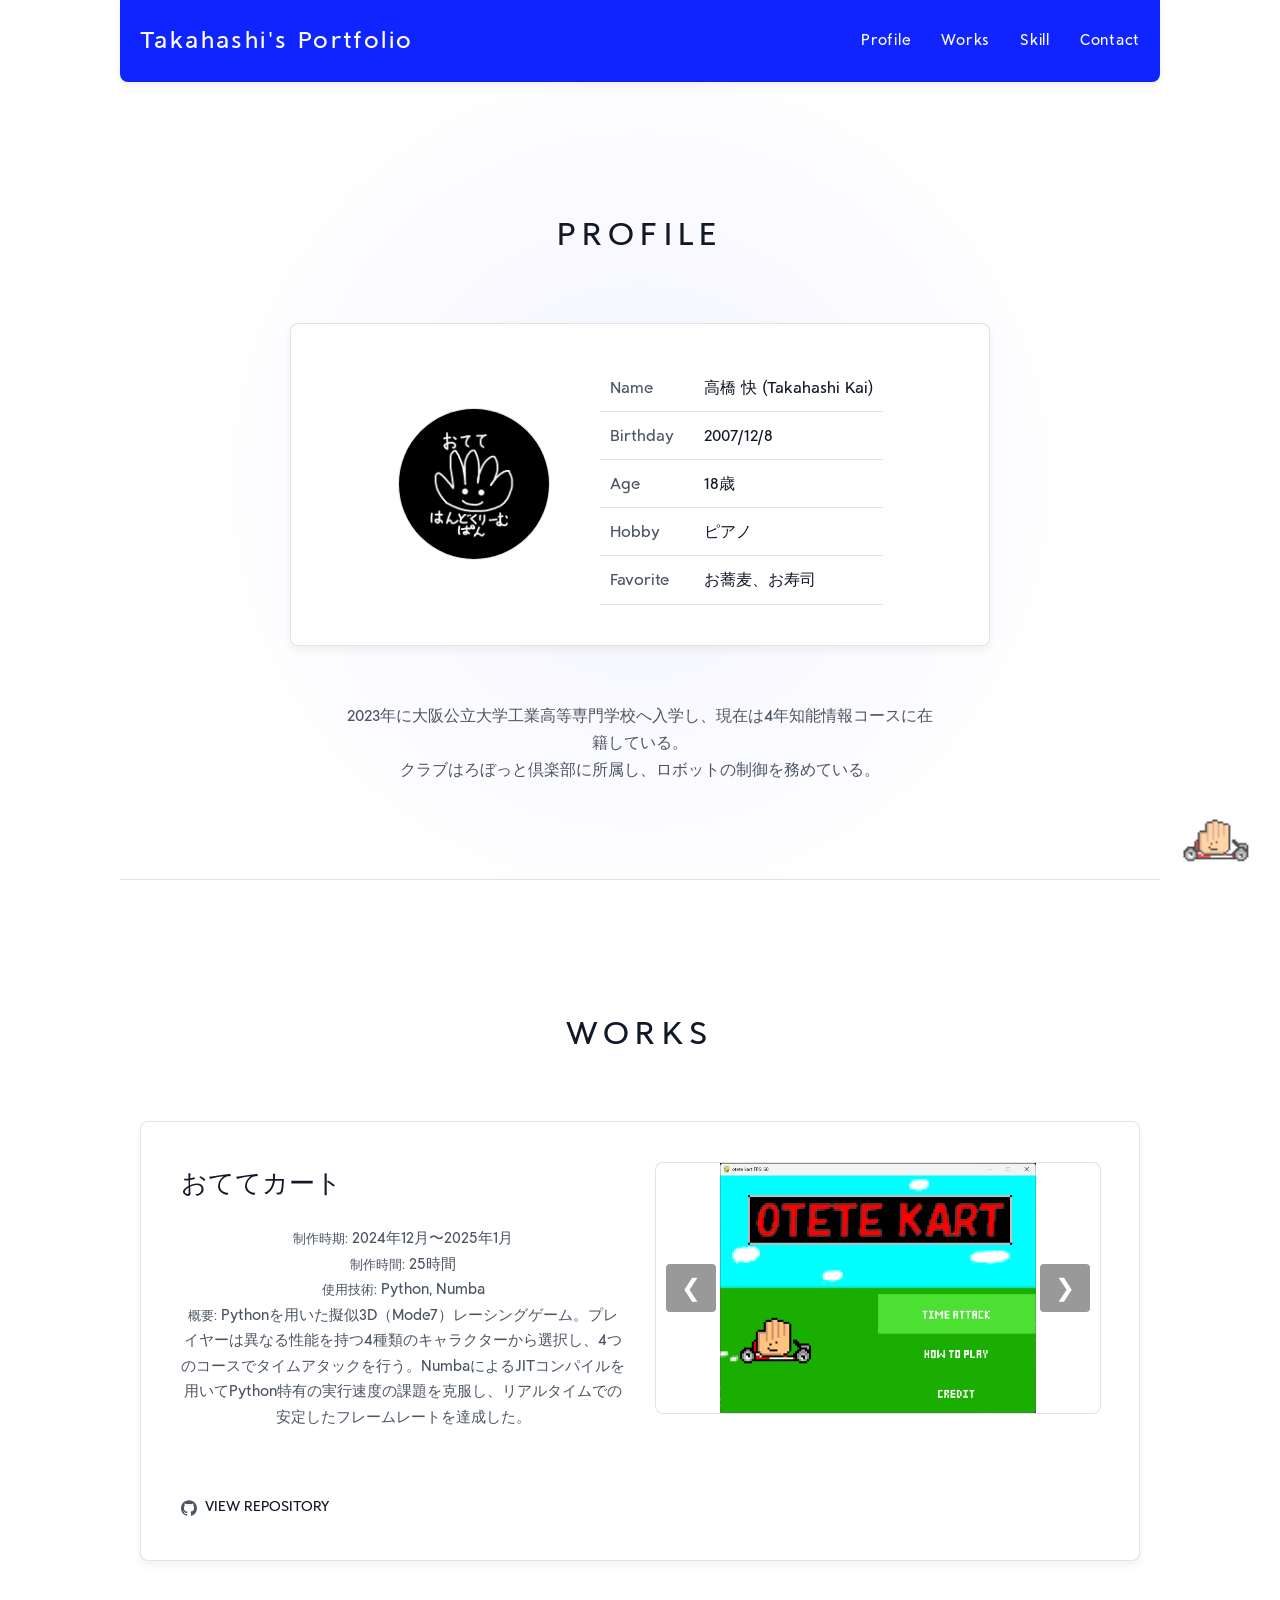
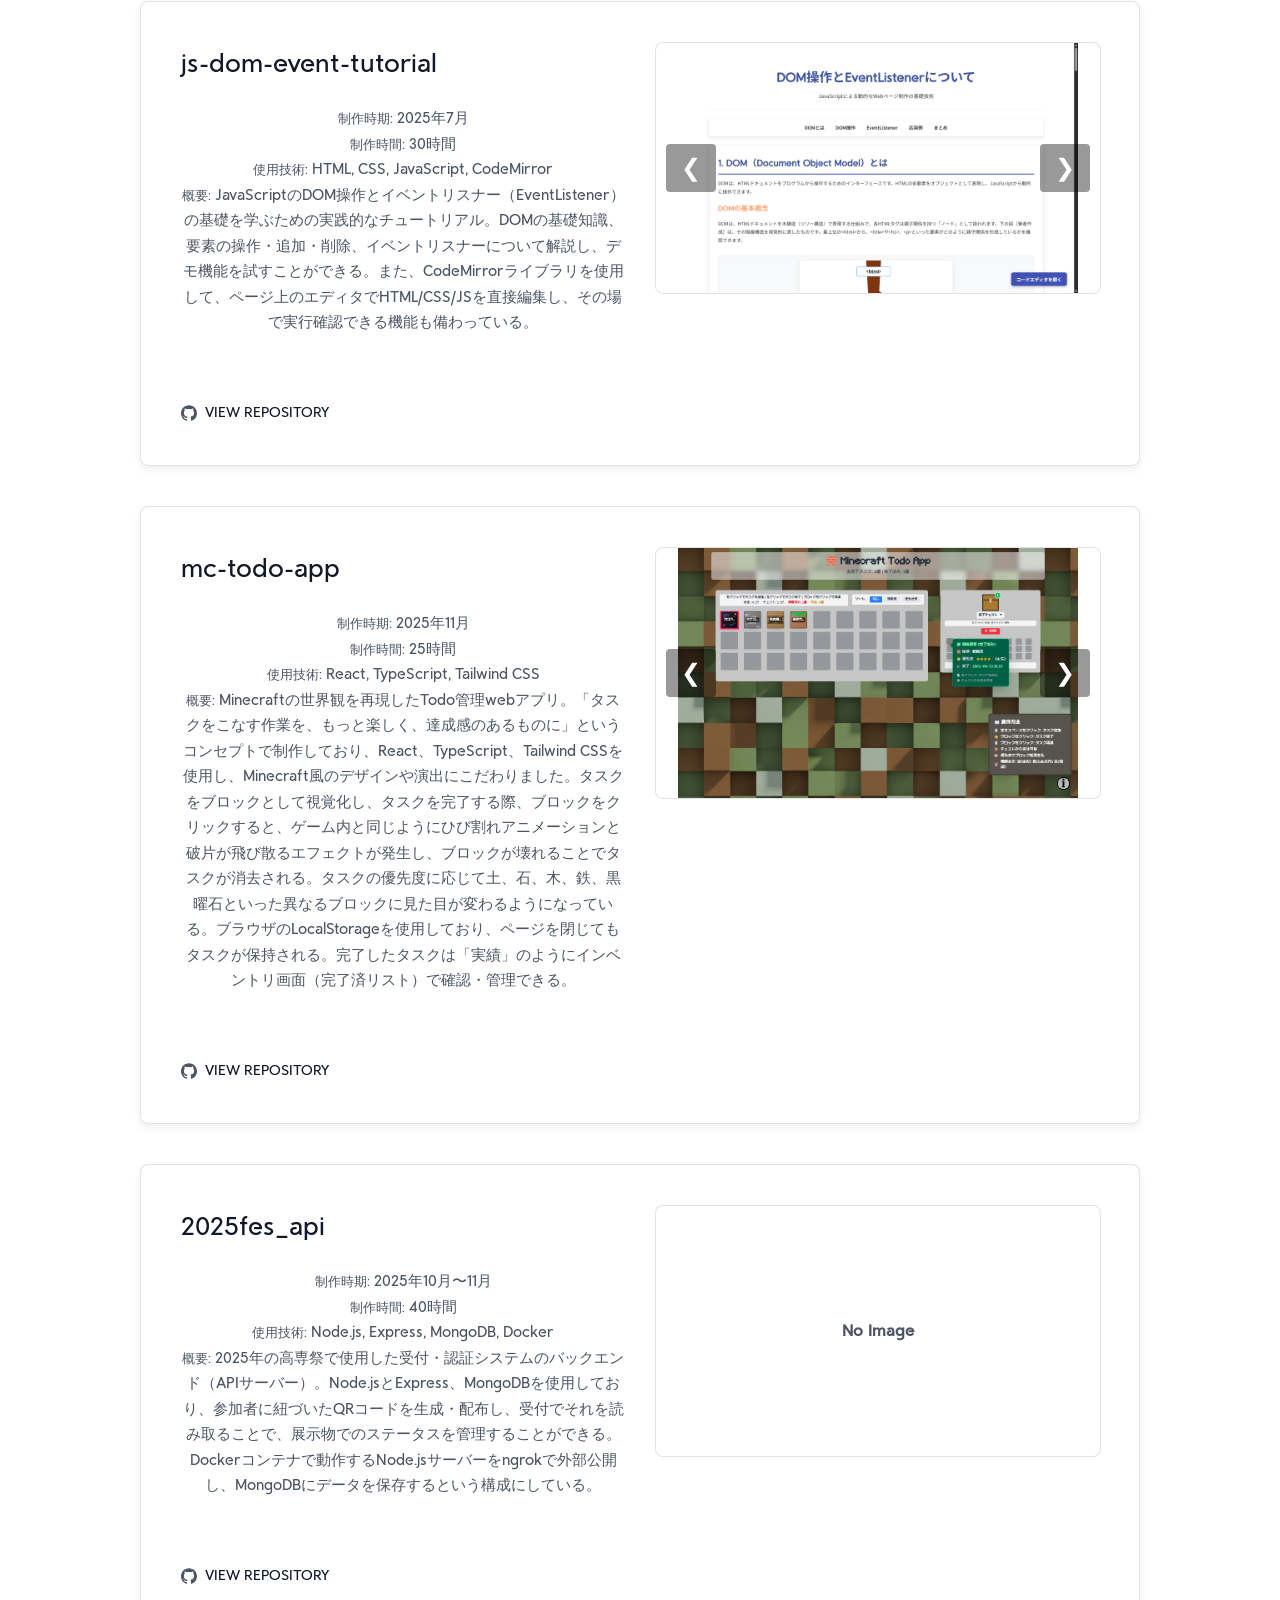
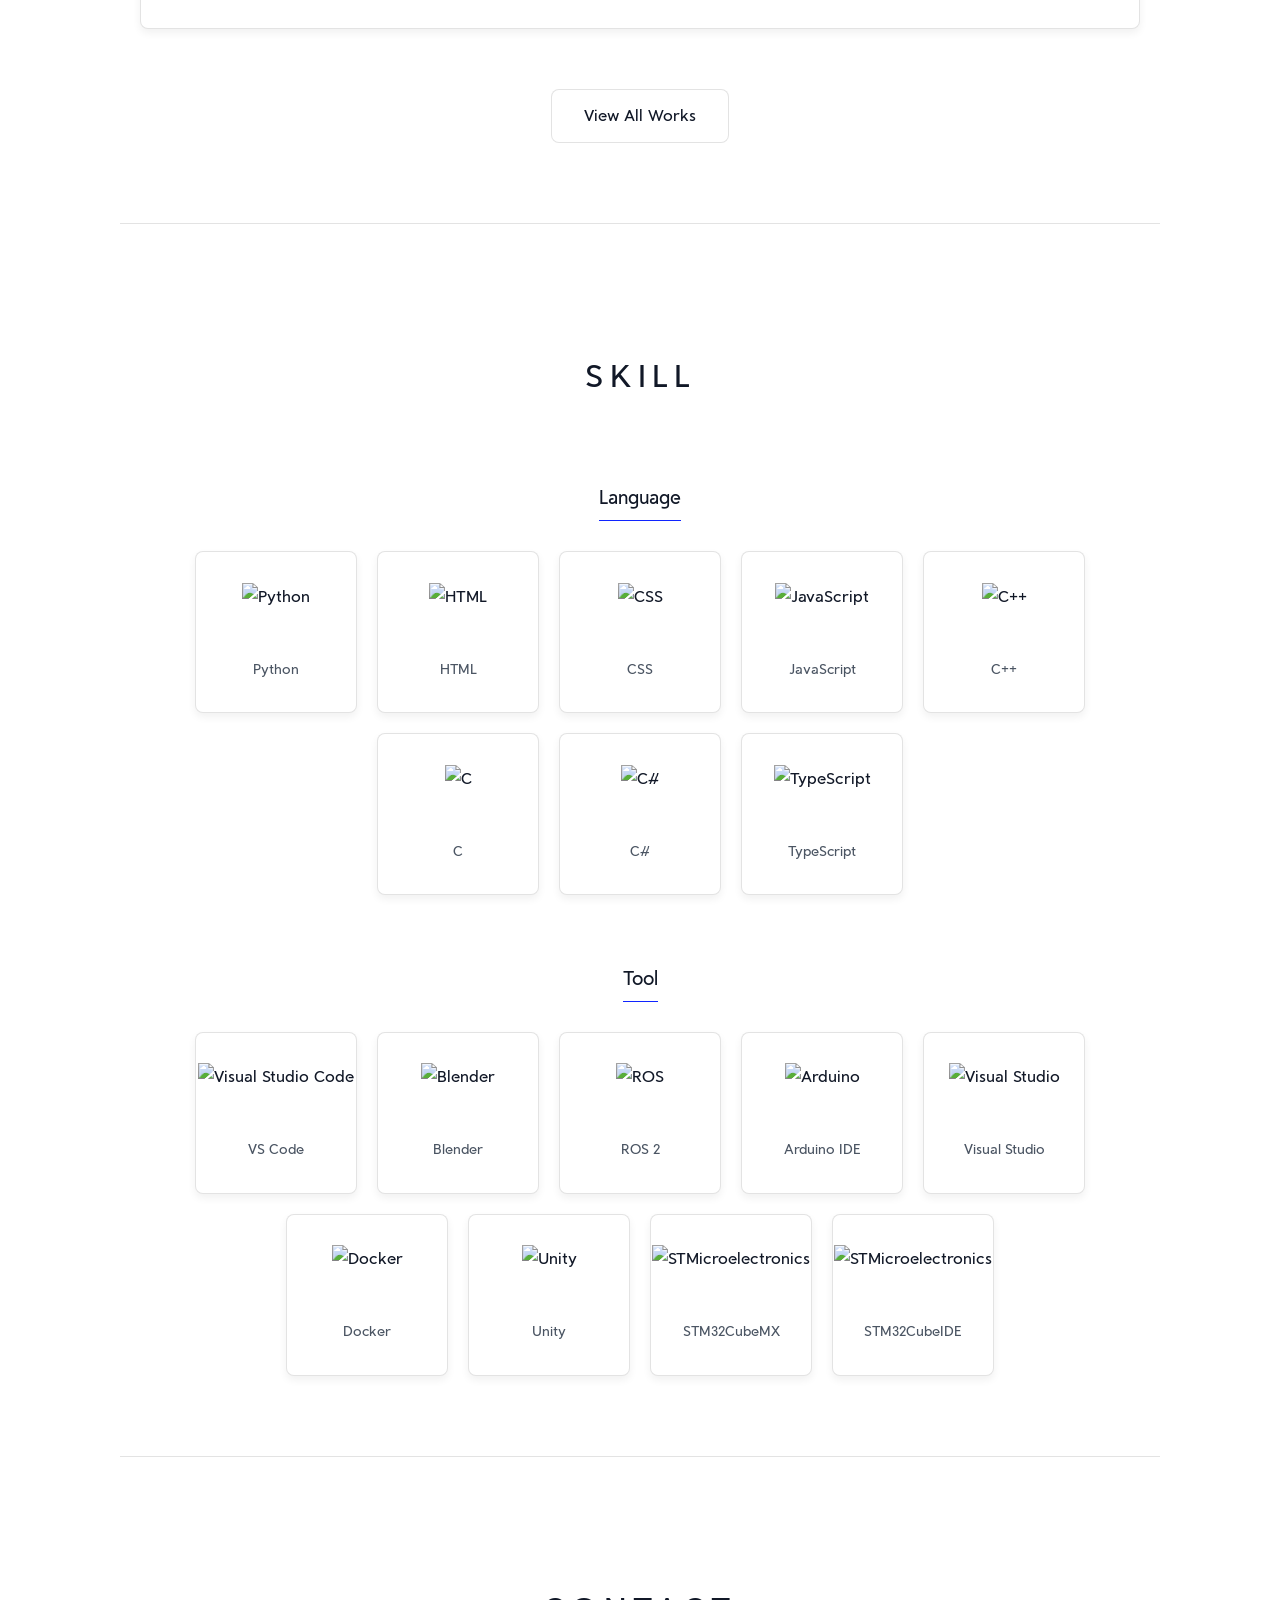
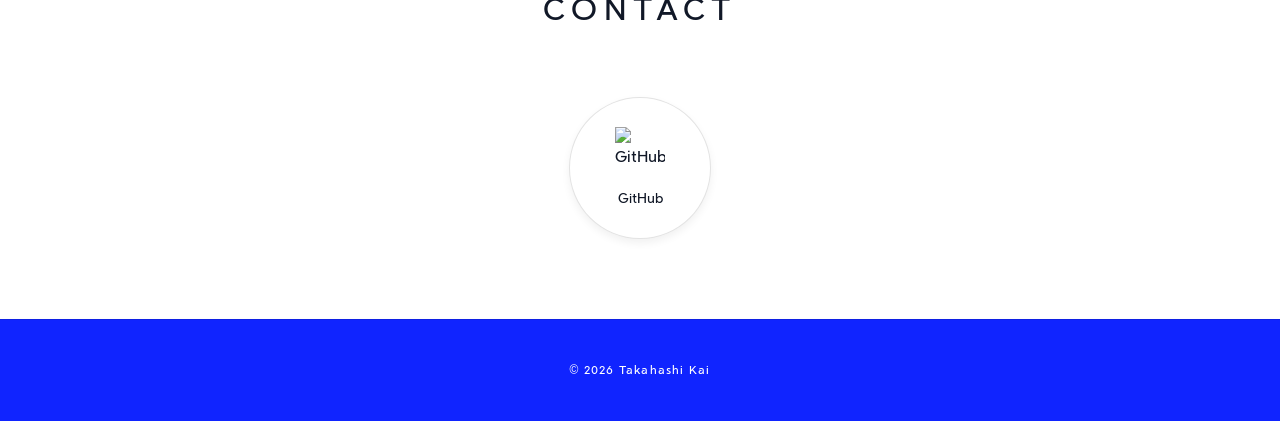
==== commit 535b9f65: "GitHubアイコンを新しいSVG形式に更新" ====
--- a/index.html
+++ b/index.html
@@ -284,7 +284,7 @@
             <div class="flex-container">
                 <div>
                     <a href="https://github.com/kai-1208" class="black-link">
-                        <img src="img/GitHub-Mark.png" alt="GitHub">
+                        <img src="https://cdn.jsdelivr.net/gh/devicons/devicon@latest/icons/github/github-original.svg" alt="GitHub">
                         <p>GitHub</p>
                     </a>
                 </div>
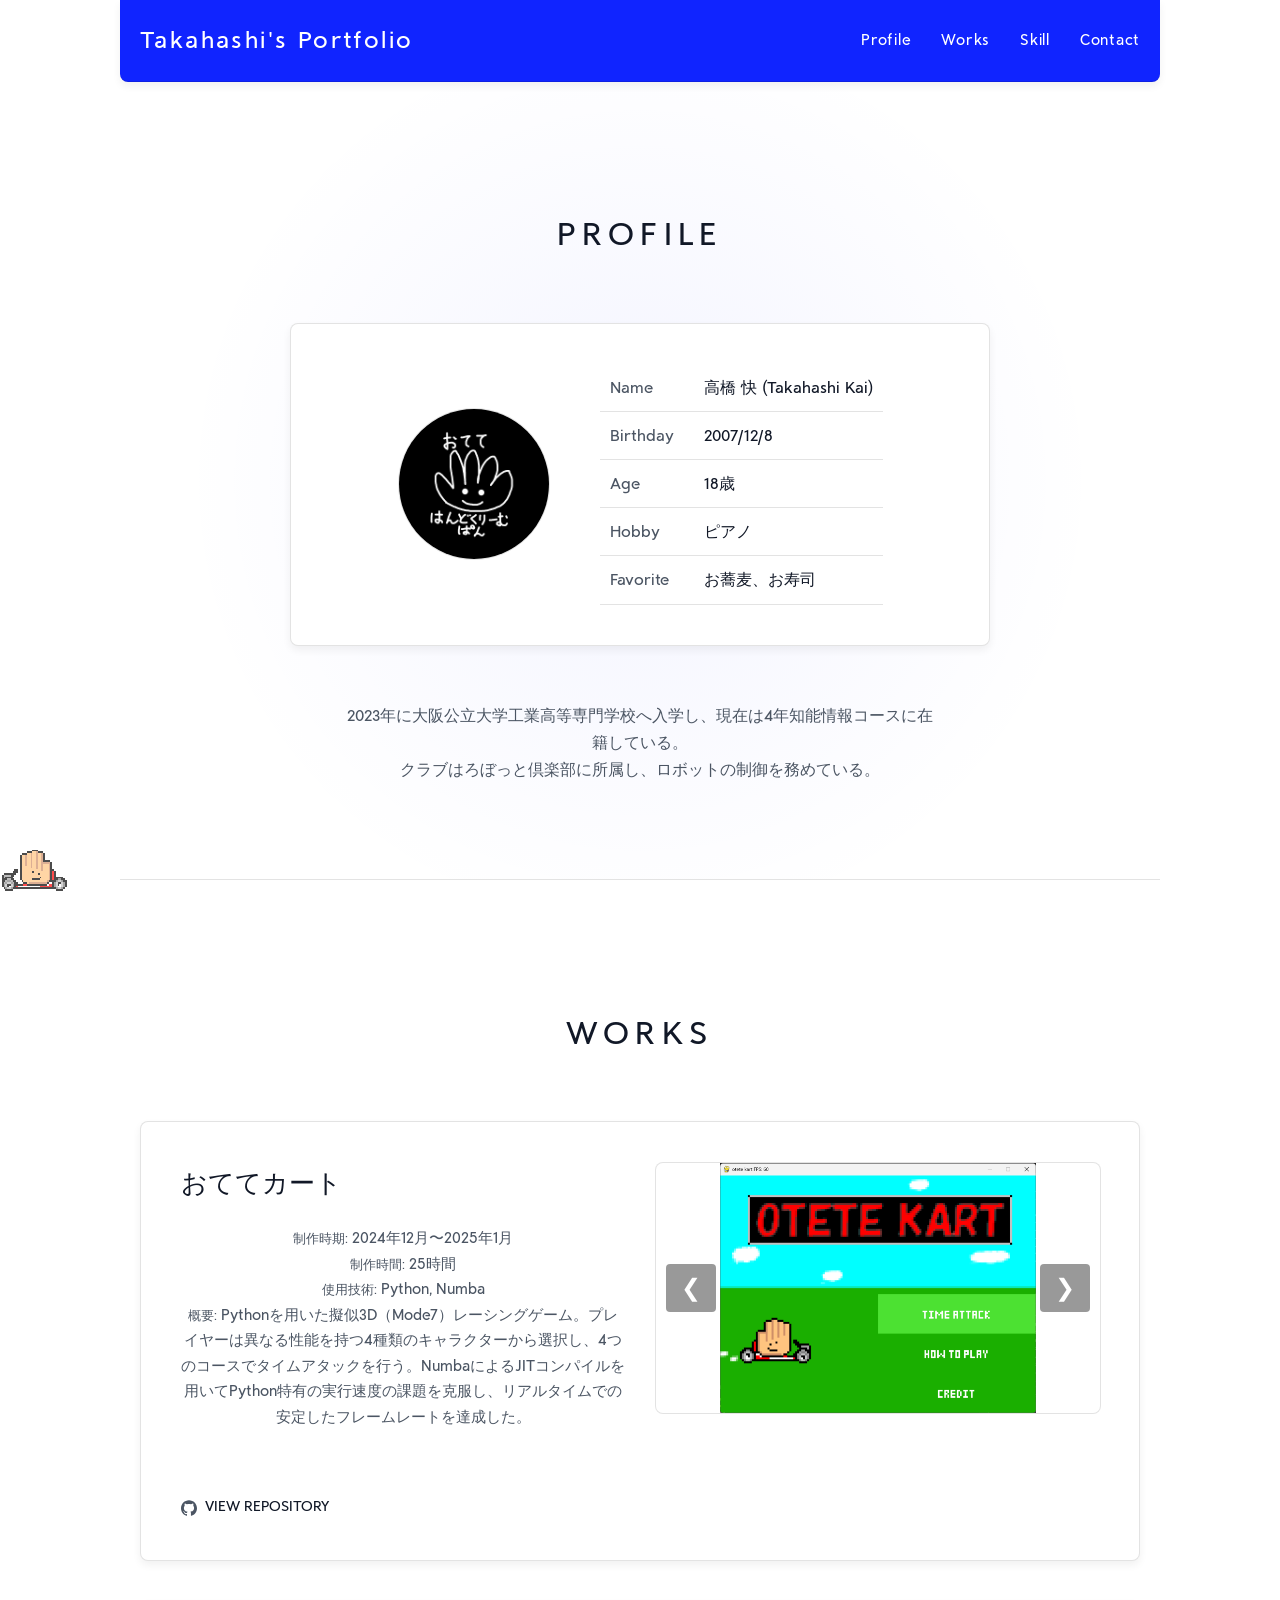
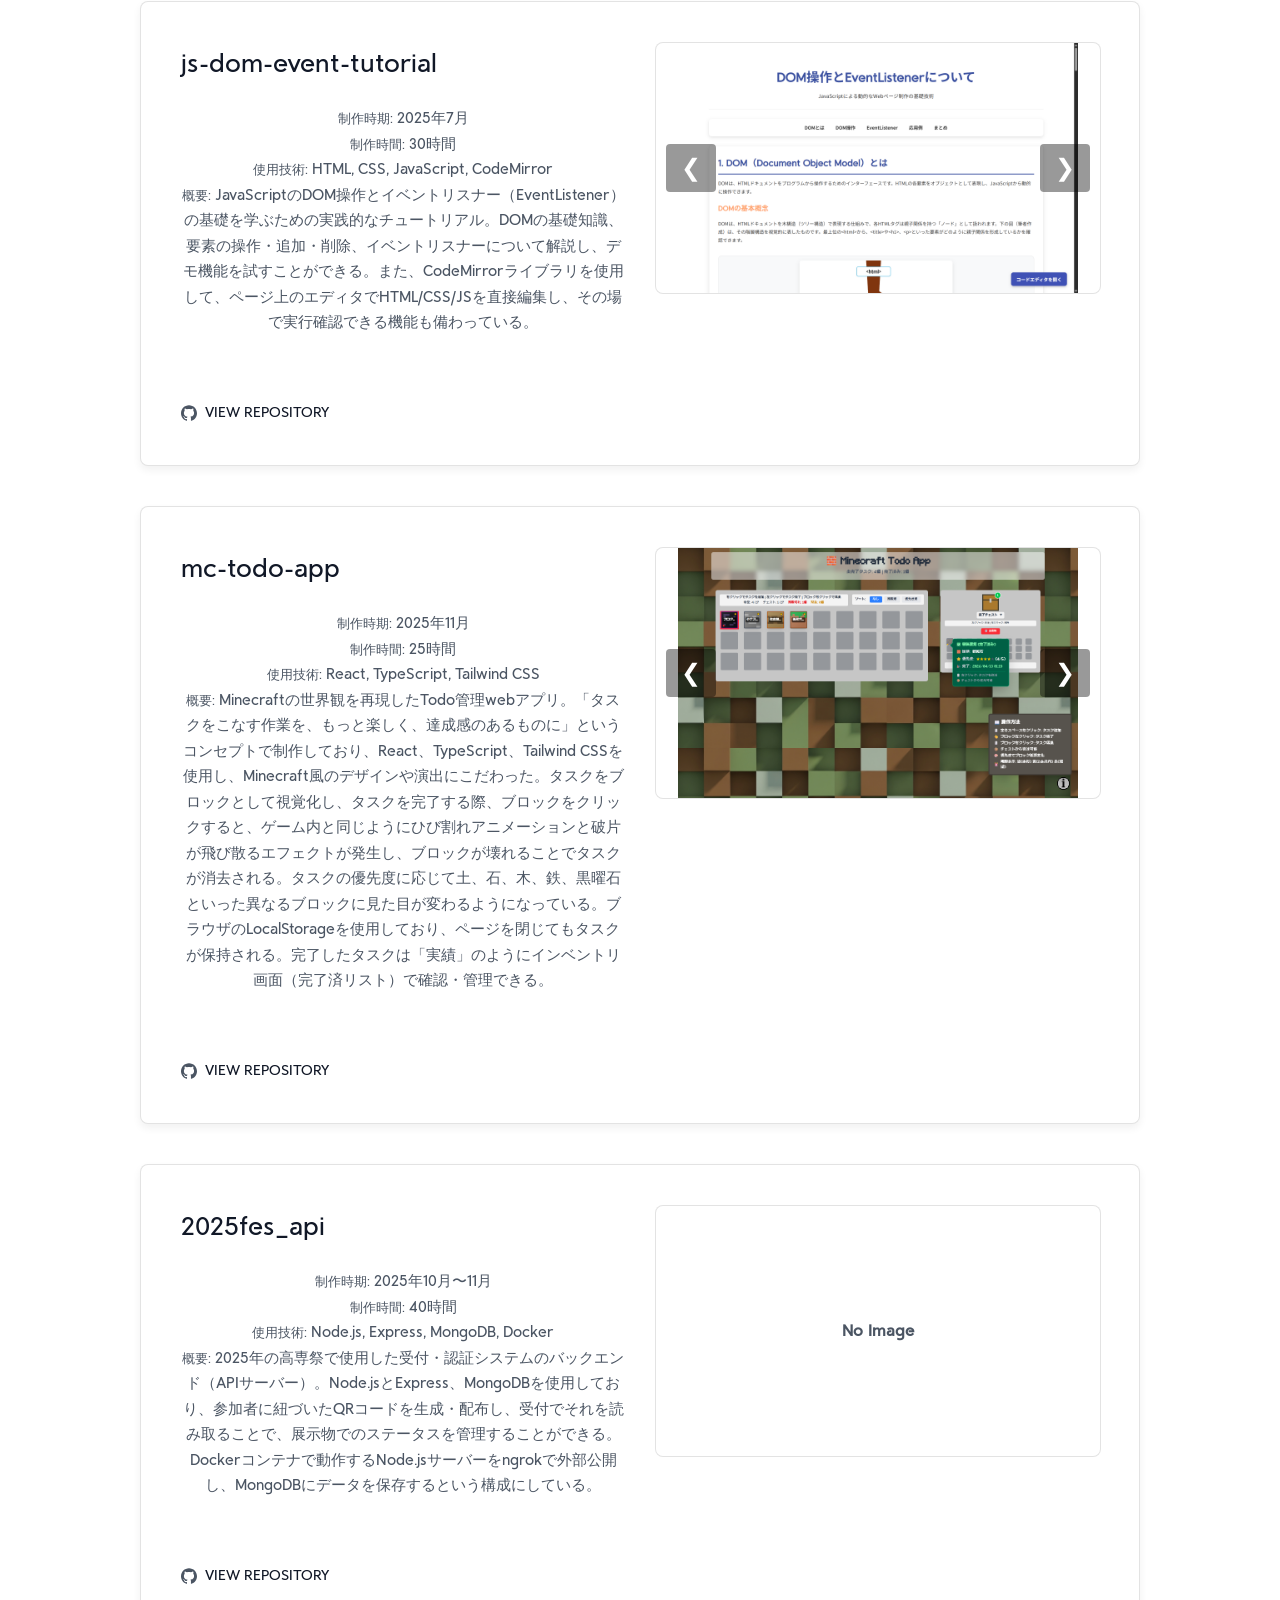
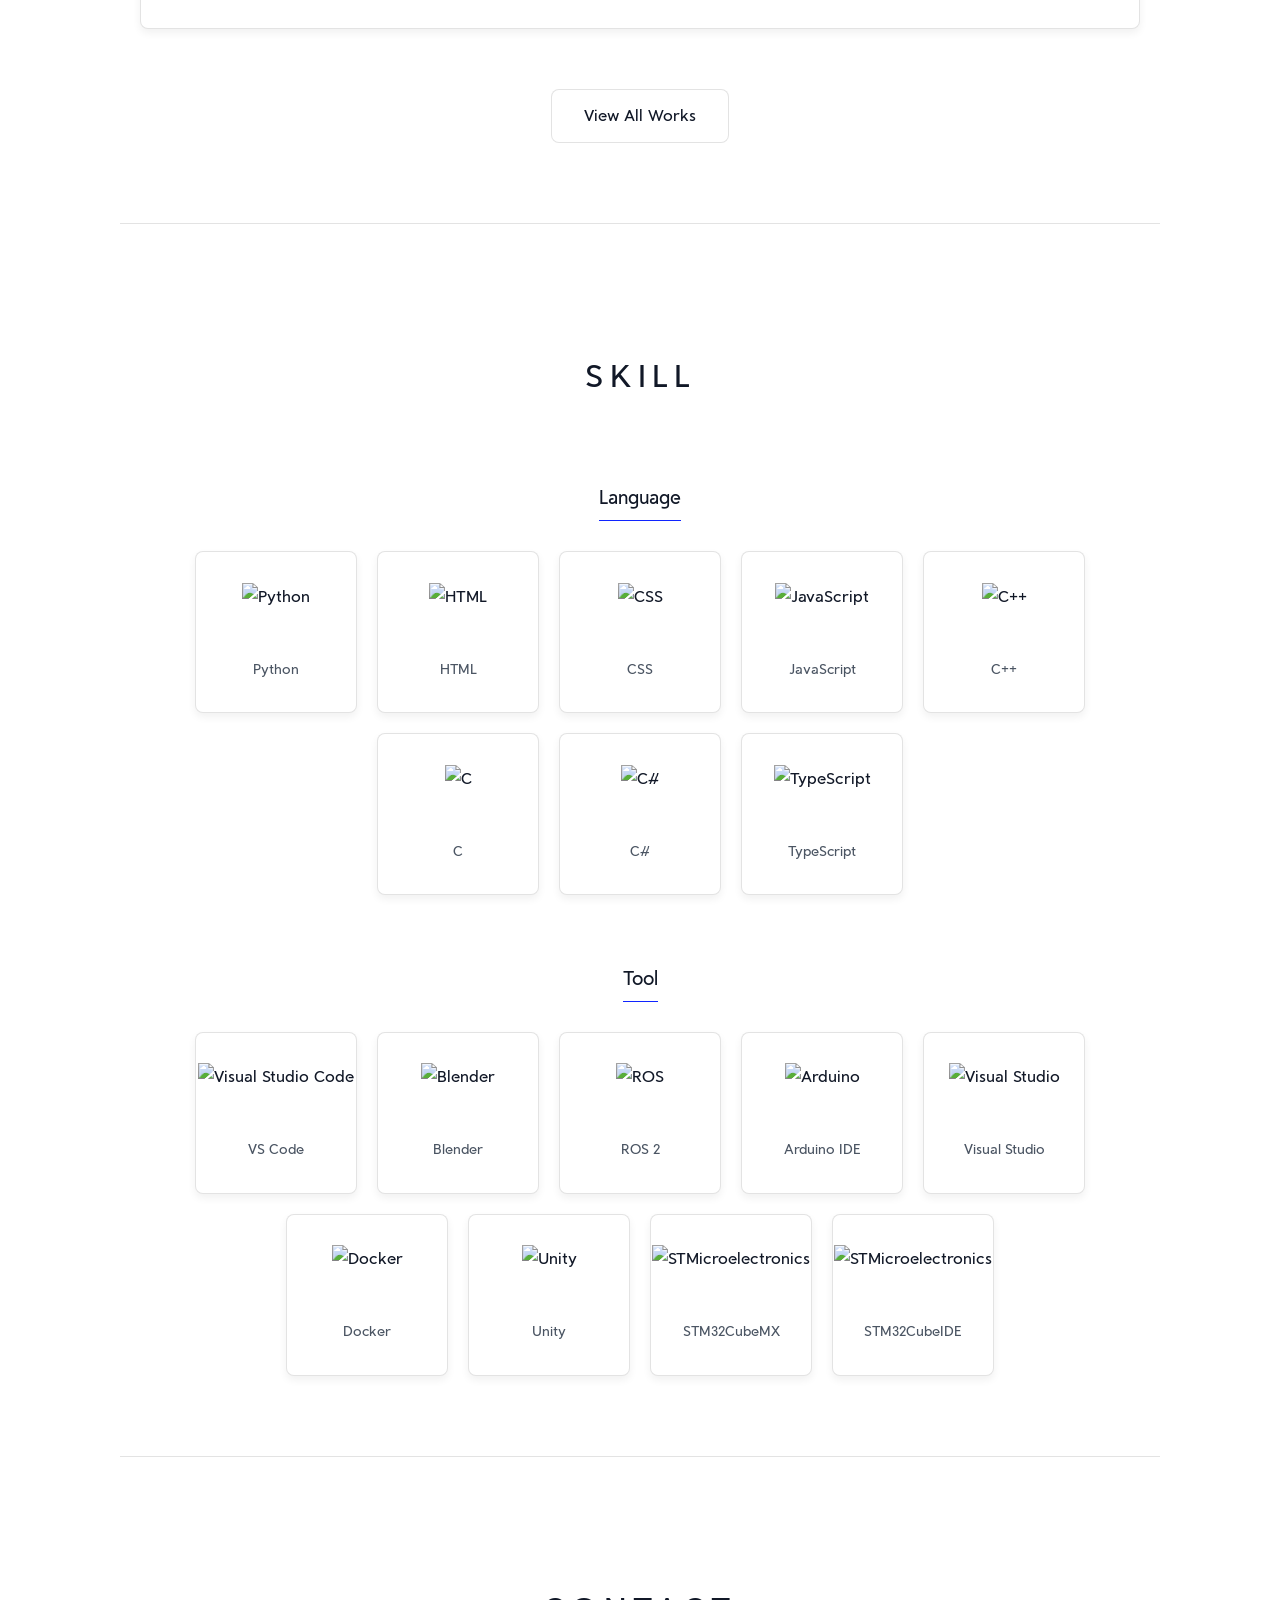
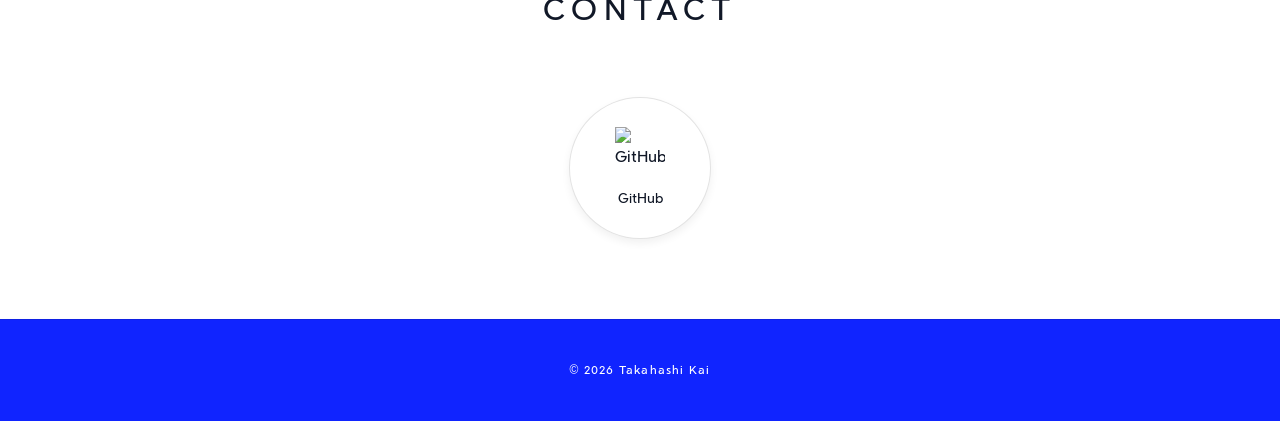
==== commit 164eed52: "mc-todo-appの概要を修正し、ページトップにスクロールする画像が、スクロール量によって左右に走るようにした。" ====
--- a/index.html
+++ b/index.html
@@ -141,7 +141,7 @@
                             <span class="mono-label">使用技術:</span> React, TypeScript, Tailwind CSS<br>
                             <span class="mono-label">概要:</span>
                             Minecraftの世界観を再現したTodo管理webアプリ。「タスクをこなす作業を、もっと楽しく、達成感のあるものに」というコンセプトで制作しており、React、TypeScript、Tailwind
-                            CSSを使用し、Minecraft風のデザインや演出にこだわりました。タスクをブロックとして視覚化し、タスクを完了する際、ブロックをクリックすると、ゲーム内と同じようにひび割れアニメーションと破片が飛び散るエフェクトが発生し、ブロックが壊れることでタスクが消去される。タスクの優先度に応じて土、石、木、鉄、黒曜石といった異なるブロックに見た目が変わるようになっている。ブラウザのLocalStorageを使用しており、ページを閉じてもタスクが保持される。完了したタスクは「実績」のようにインベントリ画面（完了済リスト）で確認・管理できる。
+                            CSSを使用し、Minecraft風のデザインや演出にこだわった。タスクをブロックとして視覚化し、タスクを完了する際、ブロックをクリックすると、ゲーム内と同じようにひび割れアニメーションと破片が飛び散るエフェクトが発生し、ブロックが壊れることでタスクが消去される。タスクの優先度に応じて土、石、木、鉄、黒曜石といった異なるブロックに見た目が変わるようになっている。ブラウザのLocalStorageを使用しており、ページを閉じてもタスクが保持される。完了したタスクは「実績」のようにインベントリ画面（完了済リスト）で確認・管理できる。
                         </p>
 
                         <a href="https://github.com/kai-1208/mc-todo-app" class="repo-link" target="_blank">
--- a/index.css
+++ b/index.css
@@ -559,10 +559,12 @@
    =================================== */
 #page-title {
     z-index: 1000;
-    bottom: 30px;
-    right: 30px;
+    bottom: 0;
+    left: 0;
     position: fixed;
     display: flex;
+    width: 90px;
+    height: 90px;
     cursor: pointer;
     opacity: 0.7;
     transition: opacity 0.3s ease;
@@ -575,6 +577,7 @@
 #page-title img#oteteKart {
     width: 90px;
     height: 90px;
+    image-rendering: pixelated;
 }
 
 #scrollToTop {
@@ -588,7 +591,9 @@
     font-family: 'Santello', 'Inter', 'Noto Sans JP', sans-serif;
     white-space: nowrap;
     border-radius: 4px;
-    transform: translateX(-120px) translateY(15px);
+    left: 0;
+    bottom: 100%;
+    transform: translateY(30px);
     transition: visibility 0.3s, opacity 0.3s;
 }
 
